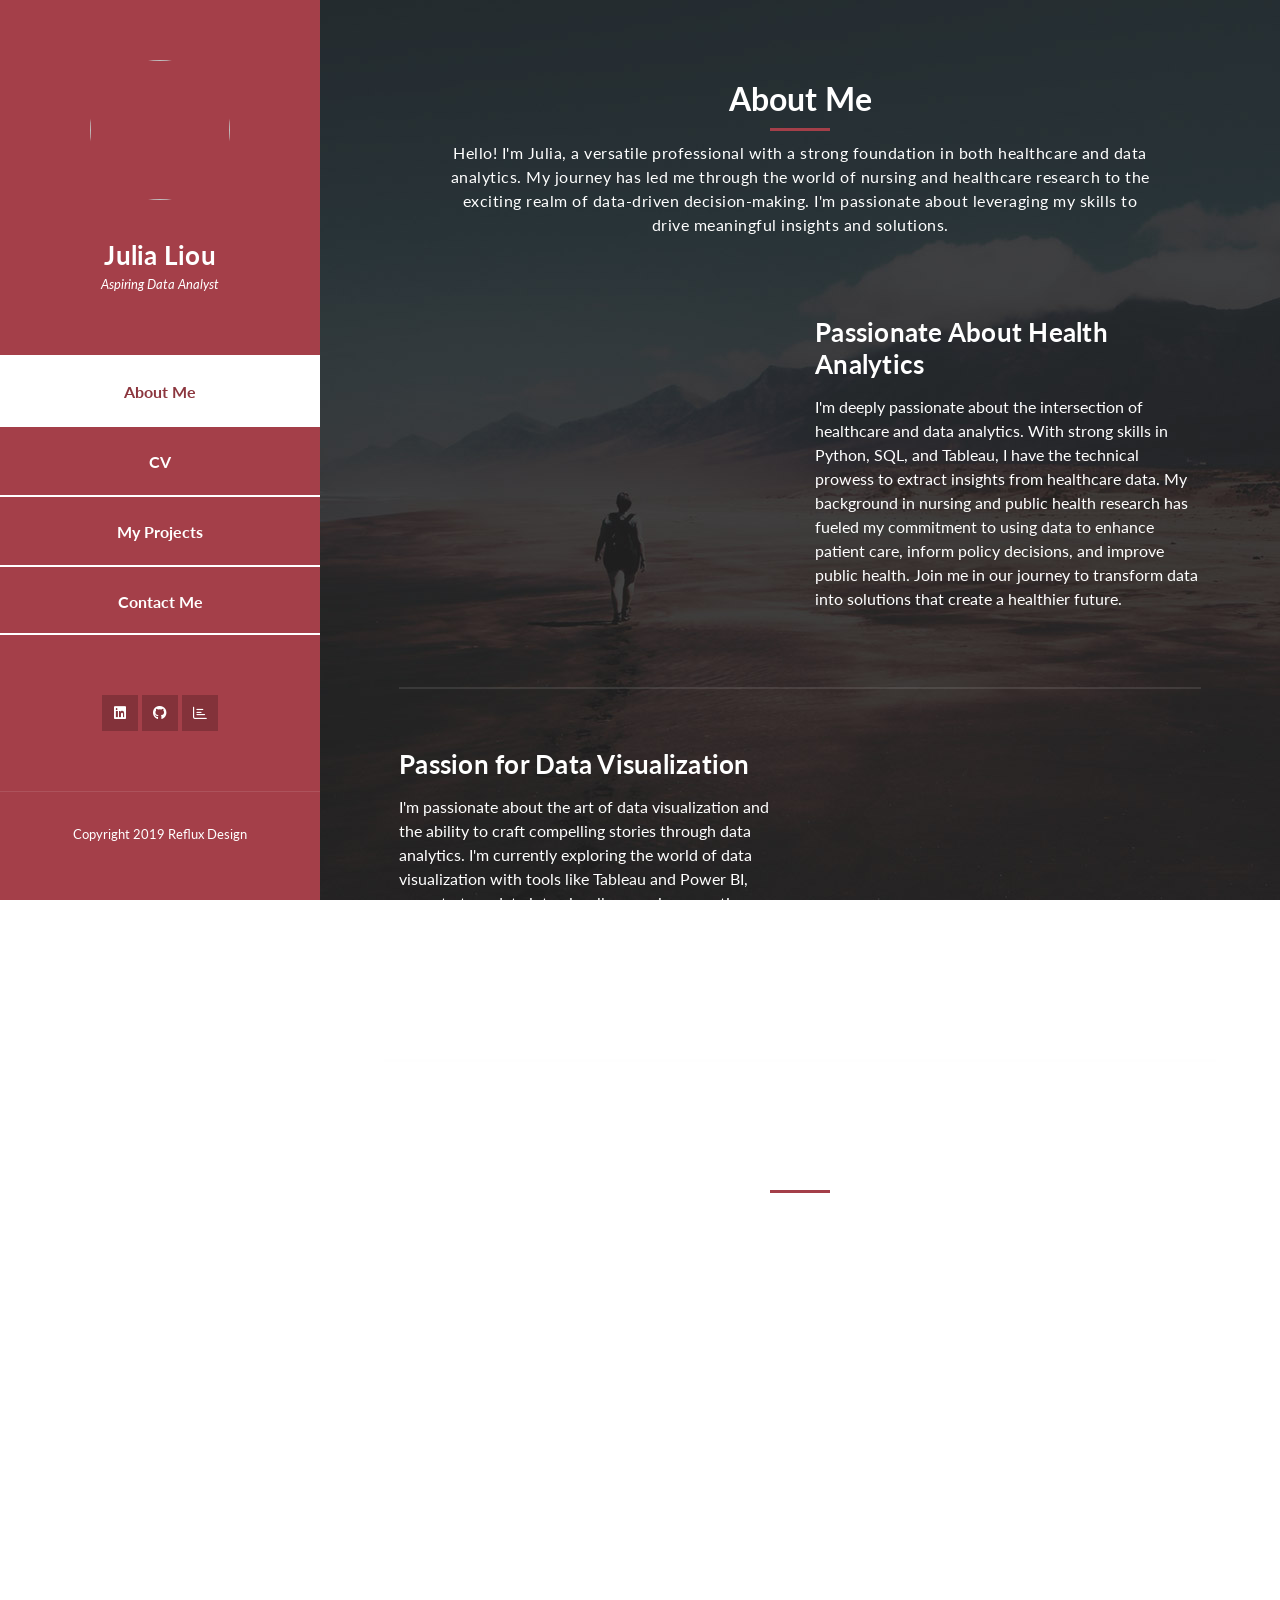
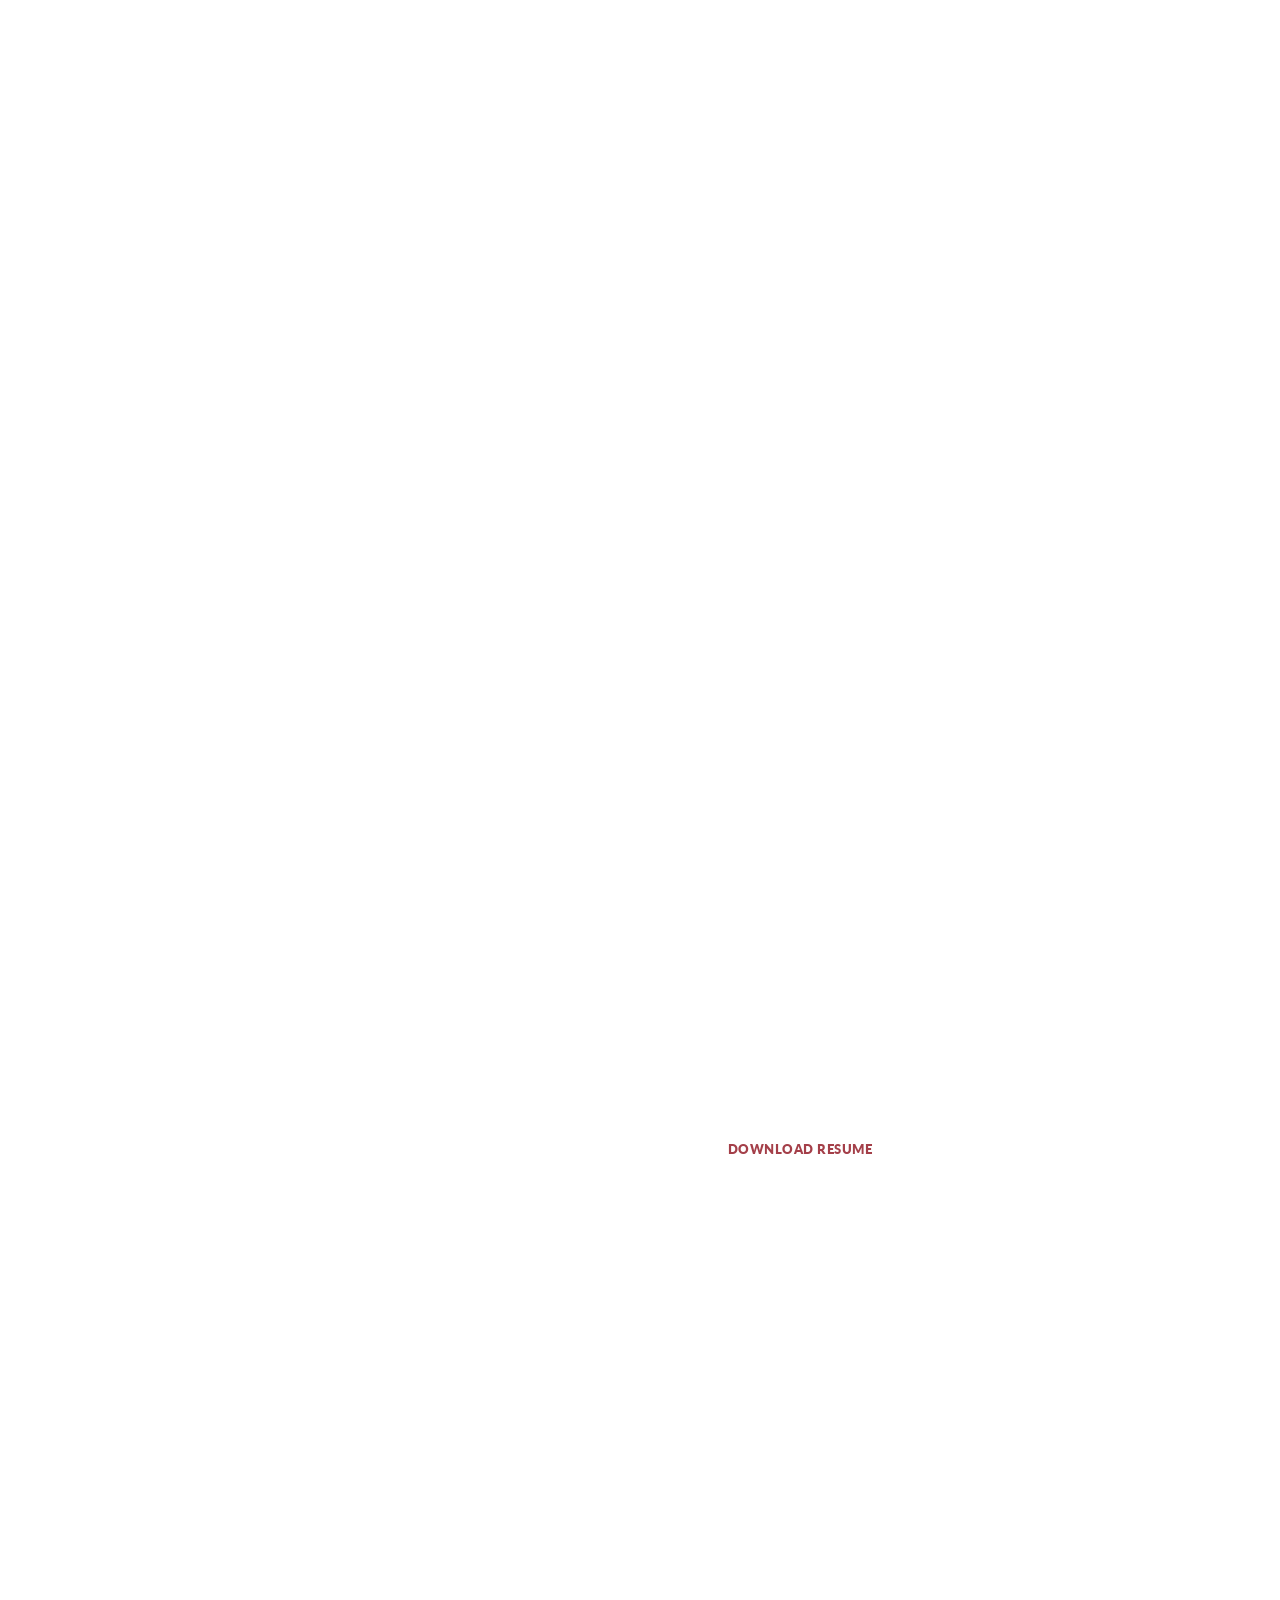
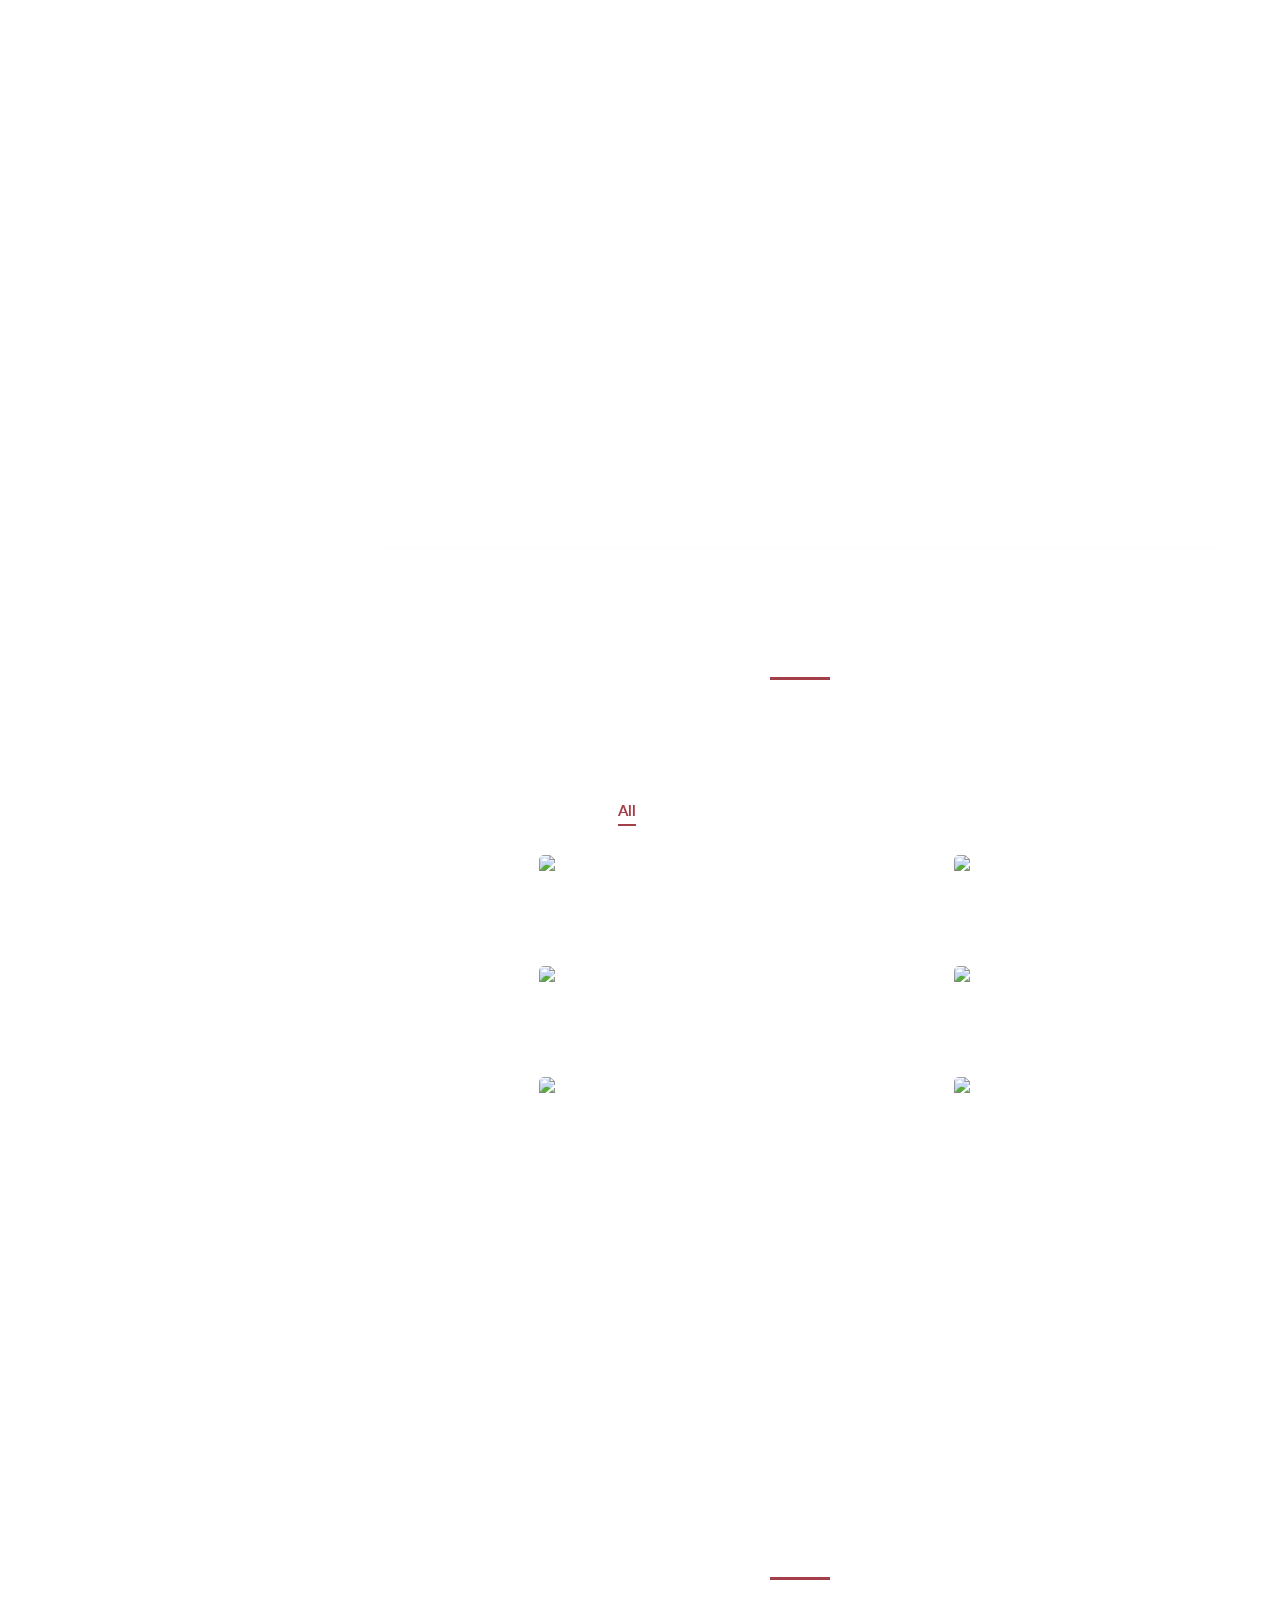
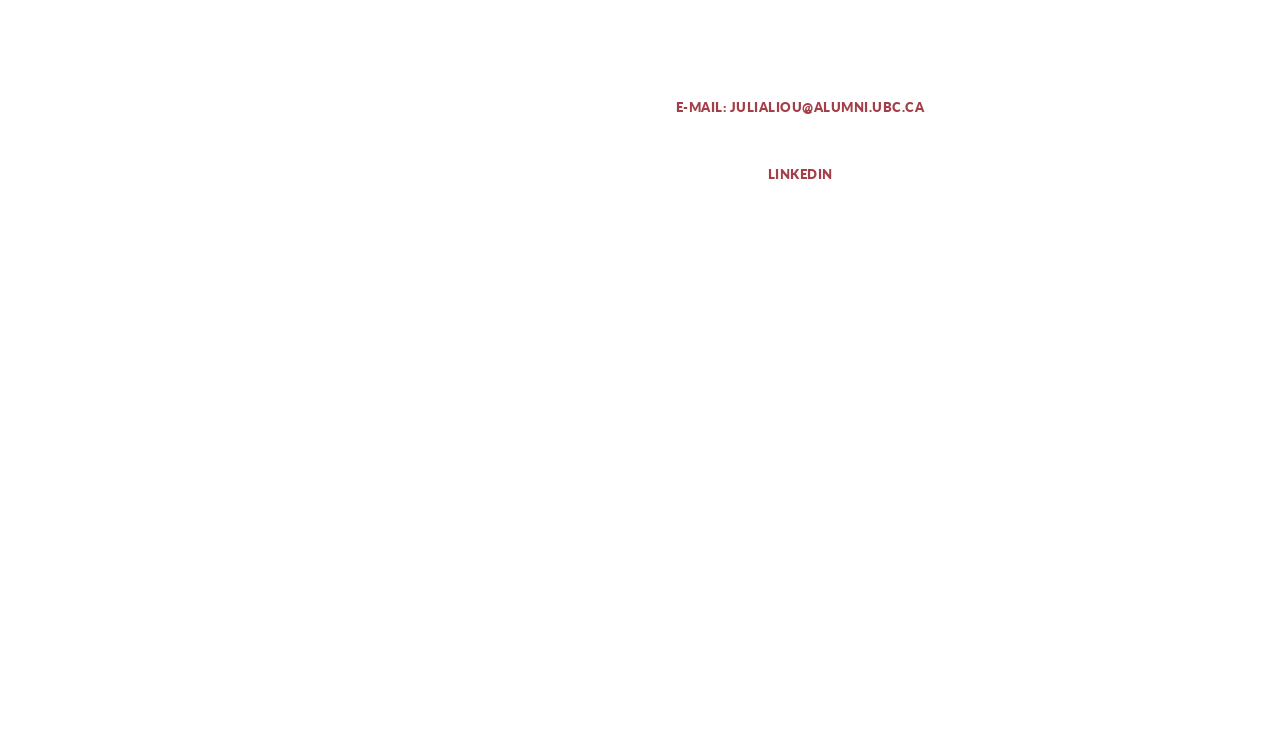
==== index.html @ 91b049cc "changes to index" ====
<!DOCTYPE html>
<html lang="en">
  <head>
    <meta charset="utf-8" />
    <meta
      name="viewport"
      content="width=device-width, initial-scale=1, shrink-to-fit=no"
    />
    <meta name="description" content="" />
    <meta name="author" content="" />
    <link
      href="https://fonts.googleapis.com/css?family=Lato:100,300,400,700,900"
      rel="stylesheet"
    />

    <title>Julia Liou's Portfolio</title>
<!--
Reflux Template
https://templatemo.com/tm-531-reflux
-->
    <!-- Bootstrap core CSS -->
    <link href="vendor/bootstrap/css/bootstrap.min.css" rel="stylesheet" />

    <!-- Additional CSS Files -->
    <link rel="stylesheet" href="assets/css/fontawesome.css" />
    <link rel="stylesheet" href="assets/css/templatemo-style.css" />
    <link rel="stylesheet" href="assets/css/owl.css" />
    <link rel="stylesheet" href="assets/css/lightbox.css" />
    <link rel="stylesheet" href="https://cdnjs.cloudflare.com/ajax/libs/font-awesome/6.4.2/css/all.min.css" />
  </head>

  <body>
    <div id="page-wraper">
      <!-- Sidebar Menu -->
      <div class="responsive-nav">
        <i class="fa fa-bars" id="menu-toggle"></i>
        <div id="menu" class="menu">
          <i class="fa fa-times" id="menu-close"></i>
          <div class="container">
            <div class="image">
              <a href="#"><img src="https://avatars.githubusercontent.com/u/121048381?v=4" alt="" /></a>
            </div>
            <div class="author-content">
              <h4>Julia Liou</h4>
              <span>Aspiring Data Analyst</span>
            </div>
            <nav class="main-nav" role="navigation">
              <ul class="main-menu">
                <li><a href="#section1">About Me</a></li>
                <li><a href="#section2">CV</a></li>
                <li><a href="#section3">My Projects</a></li>
                <li><a href="#section4">Contact Me</a></li>
              </ul>
            </nav>
            <div class="social-network">
              <ul class="soial-icons">
                <li>
                  <a href="https://www.linkedin.com/in/julia-liou/" title="LinkedIn Profile" target="_blank"><i class="fa-brands fa-linkedin"></i></a>
                </li>
                <li>
                  <a href="https://github.com/jnliou" title="GitHub" target="_blank"><i class="fab fa-github"></i></a>
                </li>
                <li>
                  <a href="https://public.tableau.com/app/profile/julia.liou6123/vizzes" title="Tableau" target="_blank"><i class="fa-regular fa-chart-bar"></i></a>
                </li>
              </ul>
            </div>
            <div class="copyright-text">
              <p>Copyright 2019 Reflux Design</p>
            </div>
          </div>
        </div>
      </div>

      <section class="section about-me" data-section="section1">
        <div class="container">
          <div class="section-heading">
            <h2>About Me</h2>
            <div class="line-dec"></div>
            <span
              >Hello! I'm Julia, a versatile professional with a strong foundation in both healthcare and data analytics. My journey has led me through the world of nursing and healthcare research to the exciting realm of data-driven decision-making. I'm passionate about leveraging my skills to drive meaningful insights and solutions.</span
            >
          </div>
          <div class="left-image-post">
            <div class="row">
              <div class="col-md-6">
                <div class="left-image">
                  <img src="https://i.imgur.com/QJJ3vU7.jpg" alt="" />
                </div>
              </div>
              <div class="col-md-6">
                <div class="right-text">
                  <h4>Passionate About Health Analytics</h4>
                  <p>
                    I'm deeply passionate about the intersection of healthcare and data analytics. With strong skills in Python, SQL, and Tableau, I have the technical prowess to extract insights from healthcare data. My background in nursing and public health research has fueled my commitment to using data to enhance patient care, inform policy decisions, and improve public health. Join me in our journey to transform data into solutions that create a healthier future.
                  </p>
                
                </div>
              </div>
            </div>
          </div>
          <div class="right-image-post">
            <div class="row">
              <div class="col-md-6">
                <div class="left-text">
                  <h4>Passion for Data Visualization</h4>
                  <p>
                    I'm passionate about the art of data visualization and the ability to craft compelling stories through data analytics. I'm currently exploring the world of data visualization with tools like Tableau and Power BI, eager to turn data into visually engaging narratives. Join me as I dive deeper into the world of data storytelling and bring insights to life.
                  </p>
                
                </div>
              </div>
              <div class="col-md-6">
                <div class="right-image">
                  <img src="https://i.imgur.com/ZSJoCTq.jpg" alt="" />
                </div>
              </div>
            </div>
          </div>
        </div>
      </section>

      <section class="section my-services" data-section="section2">
        <div class="container">
          <div class="section-heading">
            <h2>CV</h2>
            <div class="line-dec"></div>
            <span
              >
              <!DOCTYPE html>
              <html>
              <head>
                  <style>
                      /* Add your CSS styles here */
                  </style>
              </head>
              <body>
                  <section id="skills">
                      <h2>Skills</h2>
                      <ul>
                          <li><b>Languages:</b> Python, SQL, JavaScript, HTML, CSS, NoSQL, R</li>
                          <li><b>Applications:</b> Tableau, GitHub, MongoDB, SQLite, PostgreSQL, Flask, Command Line, Microsoft Power BI</li>
                          <li><b>Tools:</b> Excel, Databases, Pandas, Jupyter Notebook, Pandas, Seaborn, Scikit-learn, TensorFlow, VBA, Matplotlib</li>
                          <li><b>Soft Skills:</b> Communication, Collaboration, Attention-to-Detail, Problem-Solving, Time Management, Leadership</li><br>
                      </ul>
                  </section>
              
                  <section id="education">
                    <h2>Education</h2>
                    <ul>
                        <li>
                            <h5>University of Toronto, Toronto, ON</h5>
                            <strong>Certificate in Data Analytics Bootcamp</strong> (April 2023 - Oct 2023)
                            <ul>
                                <li>An intensive 24-week long bootcamp. Analytics with data from CSVs, API interactions, Web Scraping, and Google API using VBA, Python, SLQ, Javascript, R, and HTML/CSS.</li>
                                <li>SKILLS LEARNED:
                                    <ul>
                                        <li>Data Manipulation & Visualization: Pandas, Matplotlib, Leaflet.js, Tableau</li>
                                        <li>Machine Learning: Hadoop, tensorflow</li>
                                        <li>Database: SQL (PostgreSQL, SQLite), NoSQL (MongoDB)</li>
                                        <li>Other: GitHub, Google Collab, Flask, AWS, PySpark, command line</li>
                                        <li>Project Management Software: Trello, Miro, GitHub Projects</li> 
                                    </ul> 
                                </li> 
                            </ul>
                        </li><br>
                        
                           <br><li> <h5>University of British Columbia, Vancouver, BC</h5>
                            <strong>Bachelor of Science in Nursing</strong> (2018 - 2020)
                            <li><i>During my 20-month BSN program at the University of British Columbia (UBC), I undertook a rigorous curriculum that encompassed advanced nursing theory, clinical practice, and the latest healthcare technologies. Additionally, as the Communications Coordinator for the UBC Nursing Undergraduate Society, I served as a vital link between nursing students and faculty, demonstrating my leadership and communication skills. This role allowed me to facilitate effective collaboration, ensuring that student voices were heard and contributing to a more dynamic and engaging educational experience.</i></li>
                            <br><br>
                            <strong>Bachelor of Science in Biology & minor in Nutritional Sciences</strong> (2012 - 2016)
                            <li><i>During my time pursuing a BSc in Biology with a minor in Nutritional Sciences at the University of British Columbia (UBC), I immersed myself in diverse subjects, gaining in-depth knowledge in research methodologies, animal physiology, and nutritional science. As a Laboratory Volunteer and Directed Studies Student at the UBC Department of Zoology, I honed my research skills by conducting experiments, performing dissections, and maintaining precise records of data.</i></li>
                          </li> 
                    </ul>
                </section>
                
                  <section id="work-experience">
                    <br><h2>Work Experience</h2>
                      <ul>
                        <li>
                          <strong>North York General Hospital</strong>, Toronto, ON<br>
                          Registered Nurse (November 2022 - Present)<br>
                          <li>• Provided patient-centered care and collaborated with interdisciplinary teams.</li>
                         <li>• Conducted assessments and created care plans using Cerner - CST.</li> 
                      </li><br>
                      <br> <li>
                        <strong>BC Women’s Hospital </strong>, Vancouver, BC<br>
                        Registered Nurse (September 2020 - September 2022)<br>
                       <li> • Provide comprehensive assessments to Postpartum mothers and their newborns to ensure their health and safety are maintained.</li>
                        <li>• Plan, coordinate, and evaluate the care provided to Postpartum mothers at BCWH and their newborns in collaboration with the family, their health care provider, and the interdisciplinary team.</li>
                        <li>• Conducted assessments and created care plans using Cerner - CST.</li>
                    </li><br>
                    <br> <li>
                      <strong>BC Children's Hospital Research Institute - Vaccine Evaluation Center </strong>, Vancouver, BC<br>
                      Public Health Research Assistant (January 2015 - September 2019)<br>
                     <li>• Ability to follow detailed protocol and abide by research ethics when enrolling eligible participants onto research studies. </li>
                     <li>• Screened people to determine whether they are eligible for research studies based on their current health status.</li>  
                     <li>• Assisted with data collection and entry on study related materials.</li> 
                  </li>
                      </ul>
                  </section>
              </body>
              </html>

              <br><div class="white-button" data-aos="fade-up">
                <a href="https://github.com/jnliou/jnliou/blob/main/CV/Julia%20Liou%C2%A0%20-%20Resume%20-%20Data%20Analytics.pdf" target="_blank" class="btn btn--primary full-width" download="">Download Resume</a>
            </div>
              
              </span
            >
          </div>
          <div class="row">
            <div class="col-md-6">
              <div class="service-item">
                <div class="first-service-icon service-icon"></div>
                <h4>Javascript, HTML &amp; CSS</h4>
                <p>
                  I have the skills to utilize these front-end tools for the purpose of extracting data through web scraping and creating intricate custom dashboards for clear and concise data visualizations.
                </p>
              </div>
            </div>
            <div class="col-md-6">
              <div class="service-item">
                <div class="second-service-icon service-icon"></div>
                <h4>Python</h4>
                <p>
                  Proficient in the leading programming languages for data analytics, I am well-versed in libraries such as Pandas, Numpy, and Matplotlib, and machine learning concepts through TensorFlow and sklearn.
                </p>
              </div>
            </div>
            <div class="col-md-6">
              <div class="service-item">
                <div class="third-service-icon service-icon"></div>
                <h4>NoSQL, SQL, and SQLAlchemy</h4>
                <p>
                  Unlocking valuable insights from extensive datasets, I possess the expertise to navigate and harness information stored in structured, semi-structured, and raw data using SQL, NoSQL, and SQL Alchemy.
                </p>
              </div>
            </div>
            <div class="col-md-6">
              <div class="service-item">
                <div class="fourth-service-icon service-icon"></div>
                <h4>Data Visualizations</h4>
                <p>
                  Skilled in harnessing the power of industry-standard BI tools like Tableau and Power BI, I can seamlessly convert complex raw data into compelling visual narratives that drive informed decision-making.
                </p>
              </div>
            </div>
          </div>
        </div>
      </section>

      <section class="section my-work" data-section="section3">
        <div class="container">
          <div class="section-heading">
            <h2>My Projects</h2>
            <div class="line-dec"></div>
            <span
              >Explore my diverse portfolio showcasing projects ranging from Tableau visualizations to Machine Learning applications, demonstrating proficiency in JavaScript, Python, SQL, etc.</span
            >
          </div>
          <div class="row">
            <div class="isotope-wrapper">
              <form class="isotope-toolbar">
                <label
                  ><input
                    type="radio"
                    data-type="*"
                    checked=""
                    name="isotope-filter"
                  />
                  <span>all</span></label
                >
                <label
                  ><input
                    type="radio"
                    data-type="Data Visualizations"
                    name="isotope-filter"
                  />
                  <span>Data Visualizations</span></label
                >
                <label
                  ><input
                    type="radio"
                    data-type="Machine Learning"
                    name="isotope-filter"
                  />
                  <span>Machine Learning</span></label
                >
                <label
                  ><input
                    type="radio"
                    data-type="ETL"
                    name="isotope-filter"
                  />
                  <span>ETL</span></label
                >
              </form>
              <div class="isotope-box">
                <div class="isotope-item" data-type="Machine Learning">
                  <figure class="snip1321">
                    <img
                      src="https://i.imgur.com/6CK8r39.jpg"
                      alt="sq-sample26"
                    />
                    <figcaption>
                      <a
                        href="https://i.imgur.com/6CK8r39.jpg"
                        data-lightbox="image-1"
                        data-title="The primary aim of the project is to analyze cell image data of subjects that have malaria and subjects that do not have malaria and apply machine learning principles which will allow the machine to predict whether or not a subject has malaria. "
                        ><i class="fa fa-search"></i
                      ></a>
                      <h4>Malaria Cell Image Recognition</h4>
                      <a href ="https://github.com/jnliou/project4" target="_blank"> <span> Our project employed machine learning techniques using <b>Python libraries like CV2, TensorFlow, Matplotlib, with data management on S3.Bucket </b>.</span></figcaption></a>
                    </figcaption>
                  </figure>
                </div>

                <div class="isotope-item" data-type="Data Visualizations">
                  <figure class="snip1321">
                    <img
                      src="https://i.imgur.com/0i17O2v.png"
                      alt="sq-sample26"
                    />
                    <figcaption>
                      <a href="https://i.imgur.com/0i17O2v.png"
                        data-lightbox="image-1"
                        data-title="The primary aim of this project is to utilize data visualizations techniques on Tableau to make informed business decisions from the NYC Citibike Program datasets."
                        ><i class="fa fa-search"></i
                      ></a>
                      <h4>Tableau: Citi Bike Project</h4>
                      <a href ="https://github.com/jnliou/citibikenyc" target="_blank"> <span>This project delves into a comprehensive analysis of New York Citi Bike data spanning from July 2022 to July 2023, featuring a <b>Tableau </b>Dashboard that encompasses map insights, membership trends, rider types, and the top 15 bike stations.</span></figcaption></a>
                    </figcaption>
                  </figure>
                </div>

                <div class="isotope-item" data-type="ETL">
                  <figure class="snip1321">
                    <img
                      src="https://i.imgur.com/h56nj0Z.jpg"
                      alt="sq-sample26"
                    />
                    <figcaption>
                      <a
                        href="https://i.imgur.com/h56nj0Z.jpg"
                        data-lightbox="image-1"
                        data-title="Utilizing libraries in Python we were able to go through data cleaning, data visualizations, data analysis and statistical methods to investigate key factors such as medical personnel prevalence, immunization rates, GDP per capita, urbanization trends, and mortality rates worldwide. This analysis would assist in determining which countries may require more assistance or funding to improve their country's health and wellbeing."
                        ><i class="fa fa-search"></i
                      ></a>
                      <h4>Python, Matplotlib, Numpy, Scipy.Stats, API: Global Health Data</h4>
                      <a href ="https://github.com/jnliou/globalhealthdata" target="_blank"> <span>I utilized <b>Python, Jupyter Notebook, Matplotlib, Numpy, Scipy.Stats, GeoAplify API </b> for this comprehensive analysis of global health data. The project aims to identify regions needing assistance and exemplary health practices.</span></figcaption></a>
                    </figcaption>
                  </figure>
                </div>

                <div class="isotope-item" data-type="Data Visualization">
                  <figure class="snip1321">
                    <img
                      src="https://i.imgur.com/phDwArL.png"
                      alt="sq-sample26"
                    />
                    <figcaption>
                      <a
                        href="https://i.imgur.com/phDwArL.png"
                        data-lightbox="image-1"
                        data-title="The primary aim of the project is to analyze data and derive insights into the trends of crime rates in Portland, Oregon between 2019 and 2023. This analysis will be valuable for law enforcement to identify areas requiring enhanced patrolling and increased safety funding, as well as for the general public's awareness."
                        ><i class="fa fa-search"></i
                      ></a>
                      <h4> Python, SQL, FLASK, Javascript: Portland's Crime Analysis</h4>
<a href ="https://github.com/jnliou/crimeanalysis" target="_blank"> <span>This project analyzes Portland, Oregon's 2019-2023 crime rates using <b>Python, Flask, SQLite, HTML, CSS, JavaScript, D3.js </b>, and data from the Portland Police Bureau, benefiting law enforcement and public awareness.</span></figcaption></a>
                    </figcaption>
                  </figure>
                </div>

                <div class="isotope-item" data-type="ETL">
                  <figure class="snip1321">
                    <img
                      src="https://i.imgur.com/waWYb3T.jpg"
                      alt="sq-sample26"
                    />
                    <figcaption>
                      <a
                        href="https://i.imgur.com/waWYb3T.jpg"
                        data-lightbox="image-1"
                        data-title="This project is aimed to get a better understanding of the ETL pipeline. In this project we built an ETL pipeline utilizing Python, Pandas, and Python dictionary methods to extract and transform the data."
                        ><i class="fa fa-search"></i
                      ></a>
                      <h4>ETL & Database Creation for Crowdfunding</h4>
                      <a href ="https://github.com/jnliou/Crowdfunding_ETL" target="_blank"> <span> I employed a range of coding tools including <b>Python, Pandas, Numpy, PostGresSQL, QuickDBD, and pgAdmin4 </b>to extract, transform, and load data, as well as create an <b>ERD</b> and database schema. </span></figcaption></a>
                    </figcaption>
                  </figure>
                </div>

                <div class="isotope-item" data-type="Machine Learning">
                  <figure class="snip1321">
                    <img
                      src="https://i.imgur.com/3R555af.png"
                      alt="sq-sample26"
                    />
                    <figcaption>
                      <a
                        href="https://i.imgur.com/3R555af.png"
                        data-lightbox="image-1"
                        data-title="In this project, we are utilizing Python and applying unsupervised learning techniques to forecast the influence of 24-hour and 7-day price shifts on cryptocurrencies. To achieve this, we are conducting clustering using the K-means algorithm and further enhancing cluster performance through the utilization of Principal Component Analysis (PCA)."
                        ><i class="fa fa-search"></i
                      ></a>
                      <h4>Unveiling Crypto Clusters: Unsupervised Learning</h4>
                      <a href ="https://github.com/jnliou/CryptoClustering" target="_blank"> <span> In this project, I harnessed the power of Python, Jupyter Notebooks, and popular libraries such as <b>Pandas, NumPy, and scikit-learn </b> to perform data preparation, unsupervised learning, and visualization tasks in the realm of cryptocurrency clustering. </span></figcaption></a>
                    </figcaption>
                  </figure>
                </div>
              </div>
            </div>
          </div>
        </div>
      </section>

      <section class="section contact-me" data-section="section4">
        <div class="container">
          <div class="section-heading">
            <h2>Contact Me</h2>
            <div class="line-dec"></div>
            <span
              >Please do not hesitate to get in touch with me if you are interested in collaborating on projects, have inquiries, or wish to discuss potential job opportunities. I welcome the opportunity to connect and engage in meaningful discussions.</span
            ><br>

            <br><div class="white-button" data-aos="fade-up"><a href="mailto:julialiou@alumni.ubc.ca" target="_blank">E-mail: julialiou@alumni.ubc.ca </a></div><br>
          
          <div class="white-button" data-aos="fade-up"><a href="https://www.linkedin.com/in/julia-liou/" target="_blank">LinkedIn</a></div>
          </div>

    <!-- Scripts -->
    <!-- Bootstrap core JavaScript -->
    <script src="vendor/jquery/jquery.min.js"></script>
    <script src="vendor/bootstrap/js/bootstrap.bundle.min.js"></script>

    <script src="assets/js/isotope.min.js"></script>
    <script src="assets/js/owl-carousel.js"></script>
    <script src="assets/js/lightbox.js"></script>
    <script src="assets/js/custom.js"></script>
    <script>
      //according to loftblog tut
      $(".main-menu li:first").addClass("active");

      var showSection = function showSection(section, isAnimate) {
        var direction = section.replace(/#/, ""),
          reqSection = $(".section").filter(
            '[data-section="' + direction + '"]'
          ),
          reqSectionPos = reqSection.offset().top - 0;

        if (isAnimate) {
          $("body, html").animate(
            {
              scrollTop: reqSectionPos
            },
            800
          );
        } else {
          $("body, html").scrollTop(reqSectionPos);
        }
      };

      var checkSection = function checkSection() {
        $(".section").each(function() {
          var $this = $(this),
            topEdge = $this.offset().top - 80,
            bottomEdge = topEdge + $this.height(),
            wScroll = $(window).scrollTop();
          if (topEdge < wScroll && bottomEdge > wScroll) {
            var currentId = $this.data("section"),
              reqLink = $("a").filter("[href*=\\#" + currentId + "]");
            reqLink
              .closest("li")
              .addClass("active")
              .siblings()
              .removeClass("active");
          }
        });
      };

      $(".main-menu").on("click", "a", function(e) {
        e.preventDefault();
        showSection($(this).attr("href"), true);
      });

      $(window).scroll(function() {
        checkSection();
      });
    </script>
  </body>
</html>
---- assets/css/templatemo-style.css ----
/*

Reflux Template

https://templatemo.com/tm-531-reflux

*/

@import url(fontawesome.css);
@import url("https://fonts.googleapis.com/css?family=Lato:100,300,400,700,900");
body {
    font-family: 'Lato', sans-serif;
}

#page-wraper {
    background: url(../images/page-bg.jpg) no-repeat center center fixed;
    -webkit-background-size: cover;
    -moz-background-size: cover;
    -o-background-size: cover;
    background-size: cover;
    width: 100%;
}


/* Basic */

body {
    overflow-x: hidden;
}

input,
select,
textarea {
    outline: none;
}

a,
a:hover {
    text-decoration: none;
}

p {
    font-size: 16px;
    line-height: 24px;
    color: #fff;
}

h4 {
    font-size: 26px;
    font-weight: 700;
    color: #fff;
    letter-spacing: 0.25px;
}

img {
    width: 100%;
    overflow: hidden;
}

ul {
    padding: 0;
    margin: 0;
    list-style: none;
}

ul li {
    display: inline-block;
}

html {
    -webkit-box-sizing: border-box;
    -moz-box-sizing: border-box;
    box-sizing: border-box;
}

*,
*:before,
*:after {
    -webkit-box-sizing: inherit;
    -moz-box-sizing: inherit;
    box-sizing: inherit;
}

.clearfix {
    zoom: 1;
}

.clearfix:before,
.clearfix:after {
    content: "";
    display: table;
}

.clearfix:after {
    clear: both;
}

.container {
    margin: 0 auto;
}

.main-nav {
    text-align: center;
}

.main-nav li:last-child a {
    border-bottom: 2px solid #fff;
}

.main-nav li {
    display: block;
}

.main-nav li a {
    height: 70px;
    line-height: 70px;
    display: inline-block;
    font-size: 16px;
    font-weight: 700;
    color: #fff;
    width: 100%;
    transition: all 0.5s;
    border-top: 2px solid #fff;
}

.main-nav li:hover a,
.main-nav li.active a {
    background: #fff;
    color: #8c363e;
}

/* Sidebar Menu */

.menu .image {
    margin-top: 60px;
}

.menu .image img {
    width: 140px;
    height: 140px;
    border-radius: 50%;
    text-align: center;
}

.menu .author-content {
    margin: 40px 0px 60px 0px;
}

.menu .author-content h4 {
    margin-bottom: 0px;
}

.menu .author-content span {
    font-size: 13px;
    font-style: italic;
    color: #fff;
}

.menu .social-network {
    margin-top: 60px;
}

.menu .social-network ul li {
    margin: 0 3px;
}

.menu .social-network ul li a {
    width: 40px;
    height: 40px;
    display: inline-block;
    text-align: center;
    line-height: 40px;
    background-color: rgba(0, 0, 0, 0.2);
    color: #fff;
    font-size: 14px;
    transition: all 0.5s;
}

.menu .social-network ul li a:hover {
    background-color: #fff;
    color: #a43f49;
}

.menu .copyright-text {
    position: relative;
    margin-top: 60px;
}

.menu .copyright-text p {
    border-top: 1px solid rgba(250, 250, 250, 0.1);
    display: inline-block;
    width: 100%;
    padding-left: 30px;
    padding-right: 30px;
    padding-top: 30px;
    font-size: 13px;
}

.menu:before,
.menu:after {
    content: "";
    display: table;
}

.menu:after {
    clear: both;
}

.menu a {
    text-decoration: none;
    color: inherit;
}

.menu {
    text-align: center;
}

.menu::-webkit-scrollbar {
    display: none;
}

.menu {
    left: 10%;
  -webkit-transition: -webkit-transform 233ms cubic-bezier(0, 0, 0.21, 1);
  -webkit-overflow-scrolling: touch;
  background-color: #a43f49;
  box-sizing: border-box;
  height: 100vh;  
  max-height: 100vh !important;
  max-width: 80vw !important;
  min-width: 45px !important;
  outline: none;
  overflow-x: hidden !important;
  overflow-y: auto !important;
  padding: 0;
  position: fixed !important;
  top: calc(0px);  
  width: 20%;
  will-change: transform;
  z-index: 9999 !important;
}

.menu-toggle {
  color: #fff;
  cursor: pointer;
  font-size: 25px;
  position: fixed;
  right: 25px;
  top: 25px;
}

#menu-toggle {
    z-index: 999;
    cursor: pointer;
    position: fixed;
    top: 0;
    left: 0;
    color: #a43f49;
    background-color: #fff;
    width: 60px;
    height: 60px;
    text-align: center;
    display: inline-block;
    line-height: 60px;
}

.menu-close {
  cursor: pointer;
}

#menu-close {
    cursor: pointer;
    text-align: right;
    color: #a43f49;
    background-color: #fff;
    width: 100%;
    height: 60px;
    text-align: center;
    display: inline-block;
    line-height: 60px;
}


/* Section */

.section {
    color: #fff;
    width: 55%;
    right: 10%;
    left: 35%;
    position: relative;
    min-height: 100vh;
    padding-bottom: 80px;
    border-bottom: 3px solid rgba(250, 250, 250, 0.25);
}

.section-heading {
    text-align: center;
    padding: 80px 45px;
}

.section-heading h2 {
    font-size: 32px;
    font-weight: 700;
    color: #fff;
}

.section-heading .line-dec {
    width: 60px;
    height: 3px;
    background-color: #a43f49;
    margin: 10px auto;
}

.section-heading span {
    margin-top: 5px;
    font-size: 16px;
    color: #fff;
    letter-spacing: 0.5px;
}


/* Buttons */

.white-button a {
    display: inline-block;
    padding: 12px 20px;
    background-color: #fff;
    color: #a43f49;
    font-size: 13px;
    font-weight: 800;
    letter-spacing: 0.5px;
    text-transform: uppercase;
    transition: all 0.5s;
}

.white-button a:hover {
    background-color: #a43f49;
    color: #fff;
}

button {
    display: inline-block;
    padding: 10px 20px;
    background-color: #fff;
    color: #a43f49;
    font-size: 12px;
    font-weight: 800;
    letter-spacing: 0.5px;
    text-transform: uppercase;
    transition: all 0.5s;
    border: none;
    outline: none;
    cursor: pointer;
}

button:hover {
    outline: none;
    background-color: #a43f49;
    color: #fff;
}


/* Left & Right Post */

.right-image-post {
    margin-top: 60px;
    padding-top: 60px;
    border-top: 2px solid rgba(250, 250, 250, 0.1);
}

.left-image img,
.right-image img {
    border-radius: 5px;
}

.right-image-post h4,
.left-image-post h4 {
    margin-top: 30px;
}

.right-image-post p,
.left-image-post p {
    margin-top: 20px;
}

.right-image-post .white-button,
.left-image-post .white-button {
    margin-top: 30px;
}


/* Services */

.my-services .col-md-6 {
    padding-left: 5px;
    padding-right: 5px;
}

.service-item {
    margin-bottom: 10px;
    padding: 50px;
    background-color: rgba(250, 250, 250, 0.1);
    transition: all 0.5s;
}

.service-item h4 {
    transition: all 0.5s;
}

.service-item p {
    transition: all 0.5s;
}

.service-item:hover {
    background-color: rgba(250, 250, 250, 1);
}

.service-item:hover h4 {
    color: #1e1e1e;
}

.service-item:hover p {
    color: #4a4a4a;
}

.service-item .service-icon {
    width: 70px;
    height: 70px;
    display: inline-block;
    margin-bottom: 30px;
    background-size: cover;
    background-repeat: no-repeat;
    transition: all 0.5s;
}

.service-item .first-service-icon {
    background-image: url(../images/first-white-icon.png);
}

.service-item:hover .first-service-icon {
    background-image: url(../images/first-main-icon.png);
}

.service-item .second-service-icon {
    background-image: url(../images/second-white-icon.png);
}

.service-item:hover .second-service-icon {
    background-image: url(../images/second-main-icon.png);
}

.service-item .third-service-icon {
    background-image: url(../images/third-white-icon.png);
}

.service-item:hover .third-service-icon {
    background-image: url(../images/third-main-icon.png);
}

.service-item .fourth-service-icon {
    background-image: url(../images/fourth-white-icon.png);
}

.service-item:hover .fourth-service-icon {
    background-image: url(../images/fourth-main-icon.png);
}


/* My Work */

section.my-work .section-heading {
    text-align: center;
    padding: 80px 45px 50px 45px;
}

.isotope-wrapper {
    position: relative;
    width: 100%;
    margin: auto;
}

.isotope-toolbar input[type="radio"] {
    display: none;
}

.isotope-toolbar span {
    text-transform: capitalize;
    display: inline-block;
    margin-right: 15px;
    padding-bottom: 3px;
    font-size: 15px;
    font-weight: 700;
    border-bottom: 2px solid transparent;
    transform: ease-in-out 0.5s;
    cursor: pointer;
}

.isotope-toolbar input[type="radio"]:checked + span {
    color: #a43f49;
    border-bottom: 2px solid #a43f49;
}

.isotope-box {
    position: relative;
    width: 100%;
}

.isotope-toolbar {
    text-align: center;
    margin: 10px;
}

.isotope-toolbar p {
    border-top: 1px solid #fff;
    padding-top: 15px;
}

.isotope-toolbar a {
    color: #fff;
}

.isotope-item {
    position: relative;
    width: 48%;
    margin: 1%;
    border-bottom: 2px solid rgba(250,250,250,0.1);
    padding-bottom: 30px;
    margin-bottom: 30px;
}

.isotope-item img {
    top: 0;
    left: 0;
    width: 100%;
    height: 100%;
    border-radius: 5px;
}

.lazyload {
    background: #f7f7f7;
}

.lazyloading {
    background: #f7f7f7 url(//afarkas.github.io/lazysizes/assets/imgs/loader.gif) no-repeat center;
    min-height: 60px;
}

figure.snip1321 {
  overflow: hidden;
  text-align: center;
  -webkit-perspective: 50em;
  perspective: 50em;
}
figure.snip1321 * {
  -webkit-box-sizing: padding-box;
  box-sizing: padding-box;
  -webkit-transition: all 0.2s ease-out;
  transition: all 0.2s ease-out;
}
figure.snip1321 figcaption {
  top: 50%;
  left: 20px;
  right: 20px;
  position: absolute;
  opacity: 0;
  z-index: 1;
}
figure.snip1321 h4 {
    margin-top: 15px;
  margin-bottom: 5px;
  color: #232323;
}
figure.snip1321 span {
    font-size: 14px;
    font-style: italic;
    display: block;
    color: #7a7a7a;
}
figure.snip1321 i {
  position: relative!important;
  font-size: 18px;
  background-color: #a43f49;
  width: 40px;
  height: 40px;
  display: inline-block;
  text-align: center;
  line-height: 40px;
  border-radius: 5px;
  color: #fff;
}
figure.snip1321:after {
  background-color: #ffffff;
  position: absolute;
  content: "";
  display: block;
  top: 20px;
  left: 20px;
  right: 20px;
  bottom: 20px;
  -webkit-transition: all 0.4s ease-in-out;
  transition: all 0.4s ease-in-out;
  -webkit-transform: rotateX(-90deg);
  transform: rotateX(-90deg);
  -webkit-transform-origin: 50% 50%;
  -ms-transform-origin: 50% 50%;
  transform-origin: 50% 50%;
  opacity: 0;
}
figure.snip1321 a {
  left: 0;
  right: 0;
  top: 0;
  bottom: 0;
  z-index: 1;
}
figure.snip1321:hover figcaption,
figure.snip1321.hover figcaption {
  -webkit-transform: translateY(-50%);
  transform: translateY(-50%);
  opacity: 1;
  -webkit-transition-delay: 0.2s;
  transition-delay: 0.2s;
}
figure.snip1321:hover:after,
figure.snip1321.hover:after {
  -webkit-transform: rotateX(0);
  transform: rotateX(0);
  opacity: 0.9;
}


/* Contact Me */

section.contact-me {
    border-bottom: none;
}

#contact input {
    background-color: rgba(250,250,250,0.1);
    border: 1px solid rgba(250,250,250,1);
    border-radius: 0px;
    margin-bottom: 30px;
    color: #fff;
    font-size: 14px;
    height: 40px;
    line-height: 40px;
    width: 100%;
    padding-left: 15px;
}

#contact input:focus {
    outline: none;
    box-shadow: none;
}

#contact textarea {
    background-color: rgba(250,250,250,0.1);
    border: 1px solid rgba(250,250,250,1);
    border-radius: 0px;
    margin-bottom: 30px;
    color: #fff;
    font-size: 14px;
    height: 180px;
    max-height: 220px;
    line-height: 40px;
    width: 100%;
    padding-left: 15px;
}

#contact textarea:focus {
    outline: none;
    box-shadow: none;
}

#contact {
    text-align: center;
}

@media screen and (max-width: 1680px) {
    .menu {
        left: 5%;
    }

    .section {
        color: #fff;
        width: 65%;
        right: 5%;
        left: 30%;
    }
}

@media screen and (max-width: 1680px) and (min-width: 846px) { 
    .menu .social-network ul li a {
        width: 36px;
        height: 36px;
        line-height: 36px;
    }

    .menu .social-network ul li {
        margin: 0;
    }

    .menu .image {
        margin-top: 60px;
    }
}

@media screen and (max-width: 1280px) {
    .menu {
        left: 0%;
    }

    .right-image-post h4,
    .left-image-post h4 {
        margin-top: 0px;
    }

    .right-image-post p,
    .left-image-post p {
        margin-top: 15px;
    }

    .right-image-post .white-button,
    .left-image-post .white-button {
        margin-top: 25px;
    }

}

.menu .container {
    padding-left: 0;
    padding-right: 0;
}

@media screen and (max-width: 1280px) and (min-width: 846px) {
    .menu {
        width: 25%;
    }
}

#menu-toggle,
#menu-close {
    display: none;
}  

@media screen and (max-width: 845px) {        
    #menu-toggle,
    #menu-close {
        display: inline-block;
    }    

    .menu {        
        width: 320px;
        -webkit-transform: translateX(-100%) !important;
        transform: translateX(-100%) !important;
        transition: -webkit-transform 233ms cubic-bezier(0, 0, 0.21, 1);
        transition: transform 233ms cubic-bezier(0, 0, 0.21, 1);
        transition: transform 233ms cubic-bezier(0, 0, 0.21, 1), -webkit-transform 233ms cubic-bezier(0, 0, 0.21, 1);
    }

    .menu .image {
        margin-top: 40px;        
    }

    .menu .image img {
        width: 120px;
        height: 120px;
    }

    .menu .author-content {
        margin: 20px 0px 40px 0px;
    }

    .menu .container {
        padding-left: 15px;
        padding-right: 15px;
    }

    .menu.open {
        display: inline-block;
        -webkit-transform: translateX(0) !important;
                transform: translateX(0) !important;
    }

    .responsive-nav {
        display: inline-block;
    }
    .section {
        width: 94%;
        right: 3%;
        left: 3%;
    }
    .isotope-item {
        width: 94%;
        margin: 3%;
    }
    .left-image-post img {
        margin-bottom: 30px;
    }
    .right-image-post img {
        margin-top: 30px;
    }
    .isotope-item {
        border-bottom: none;
        text-align: center;
    }
    .isotope-toolbar {
        margin-bottom: 20px;
    }
}
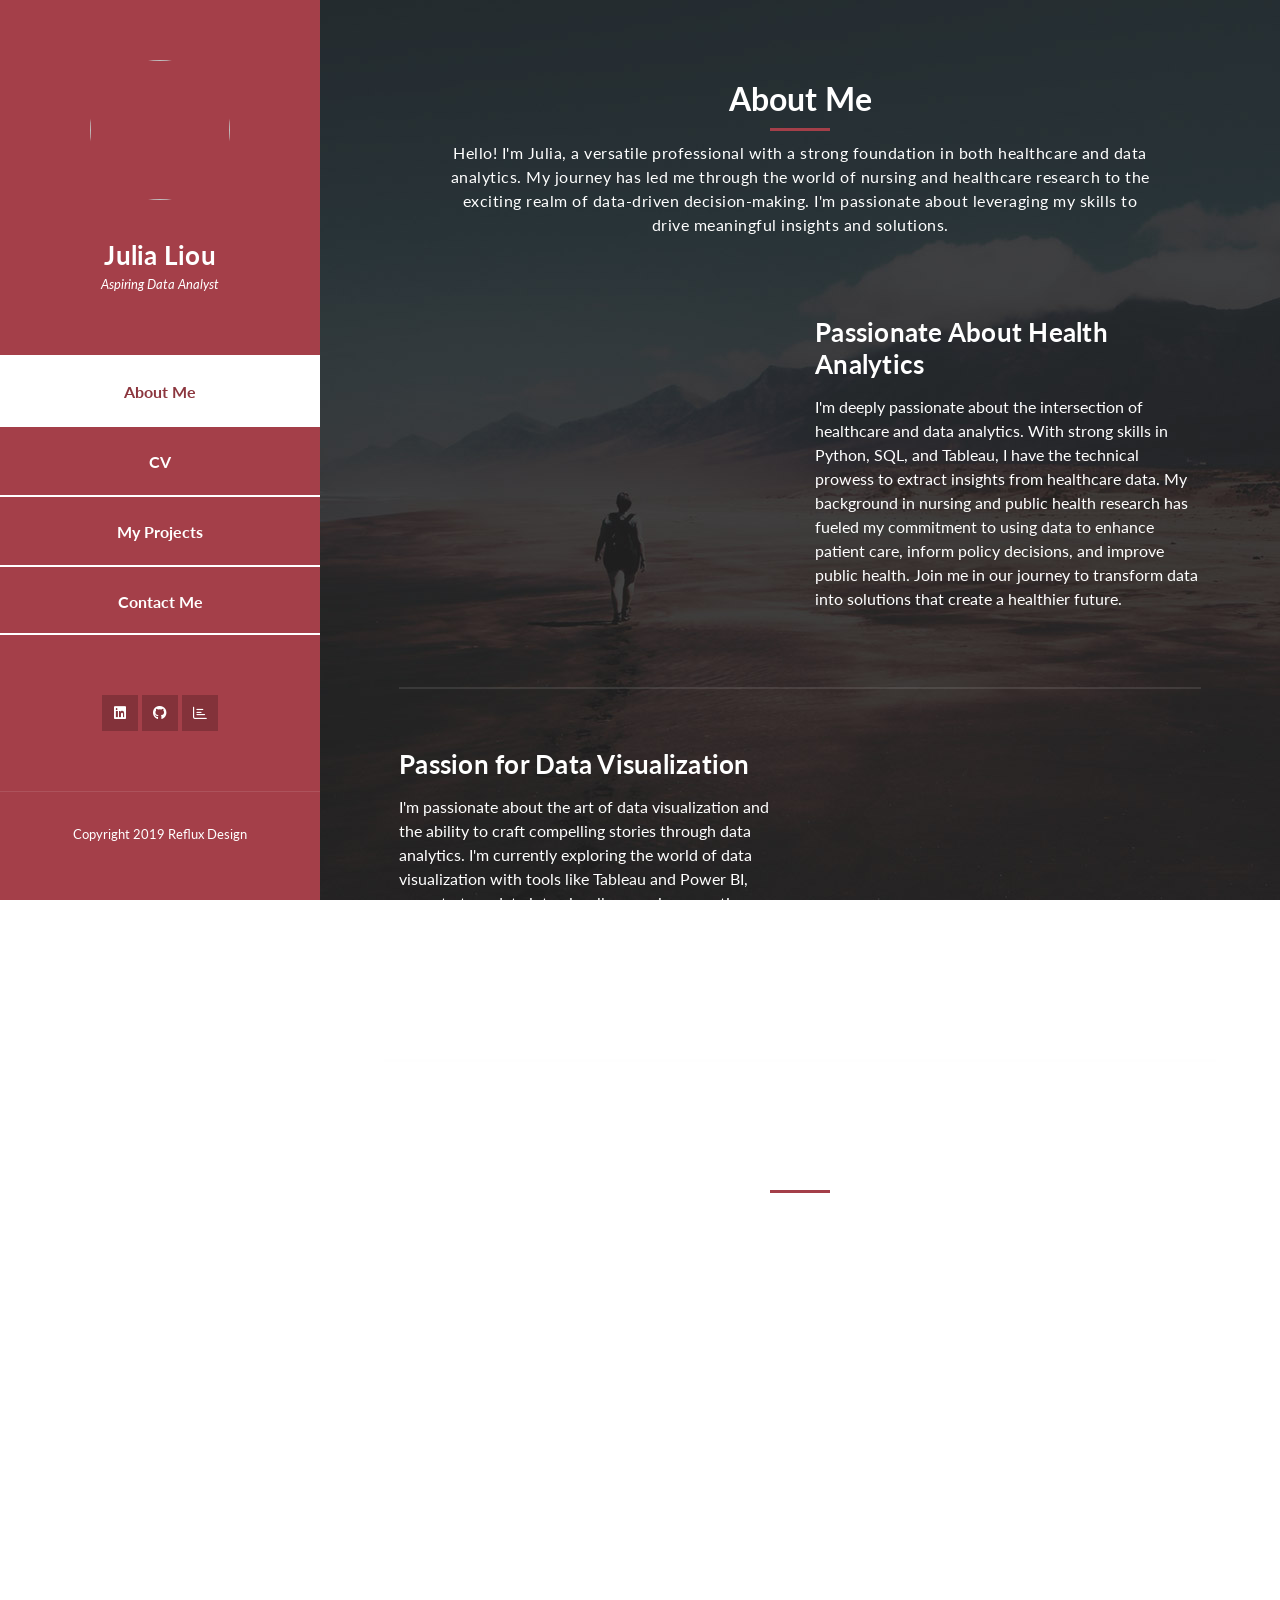
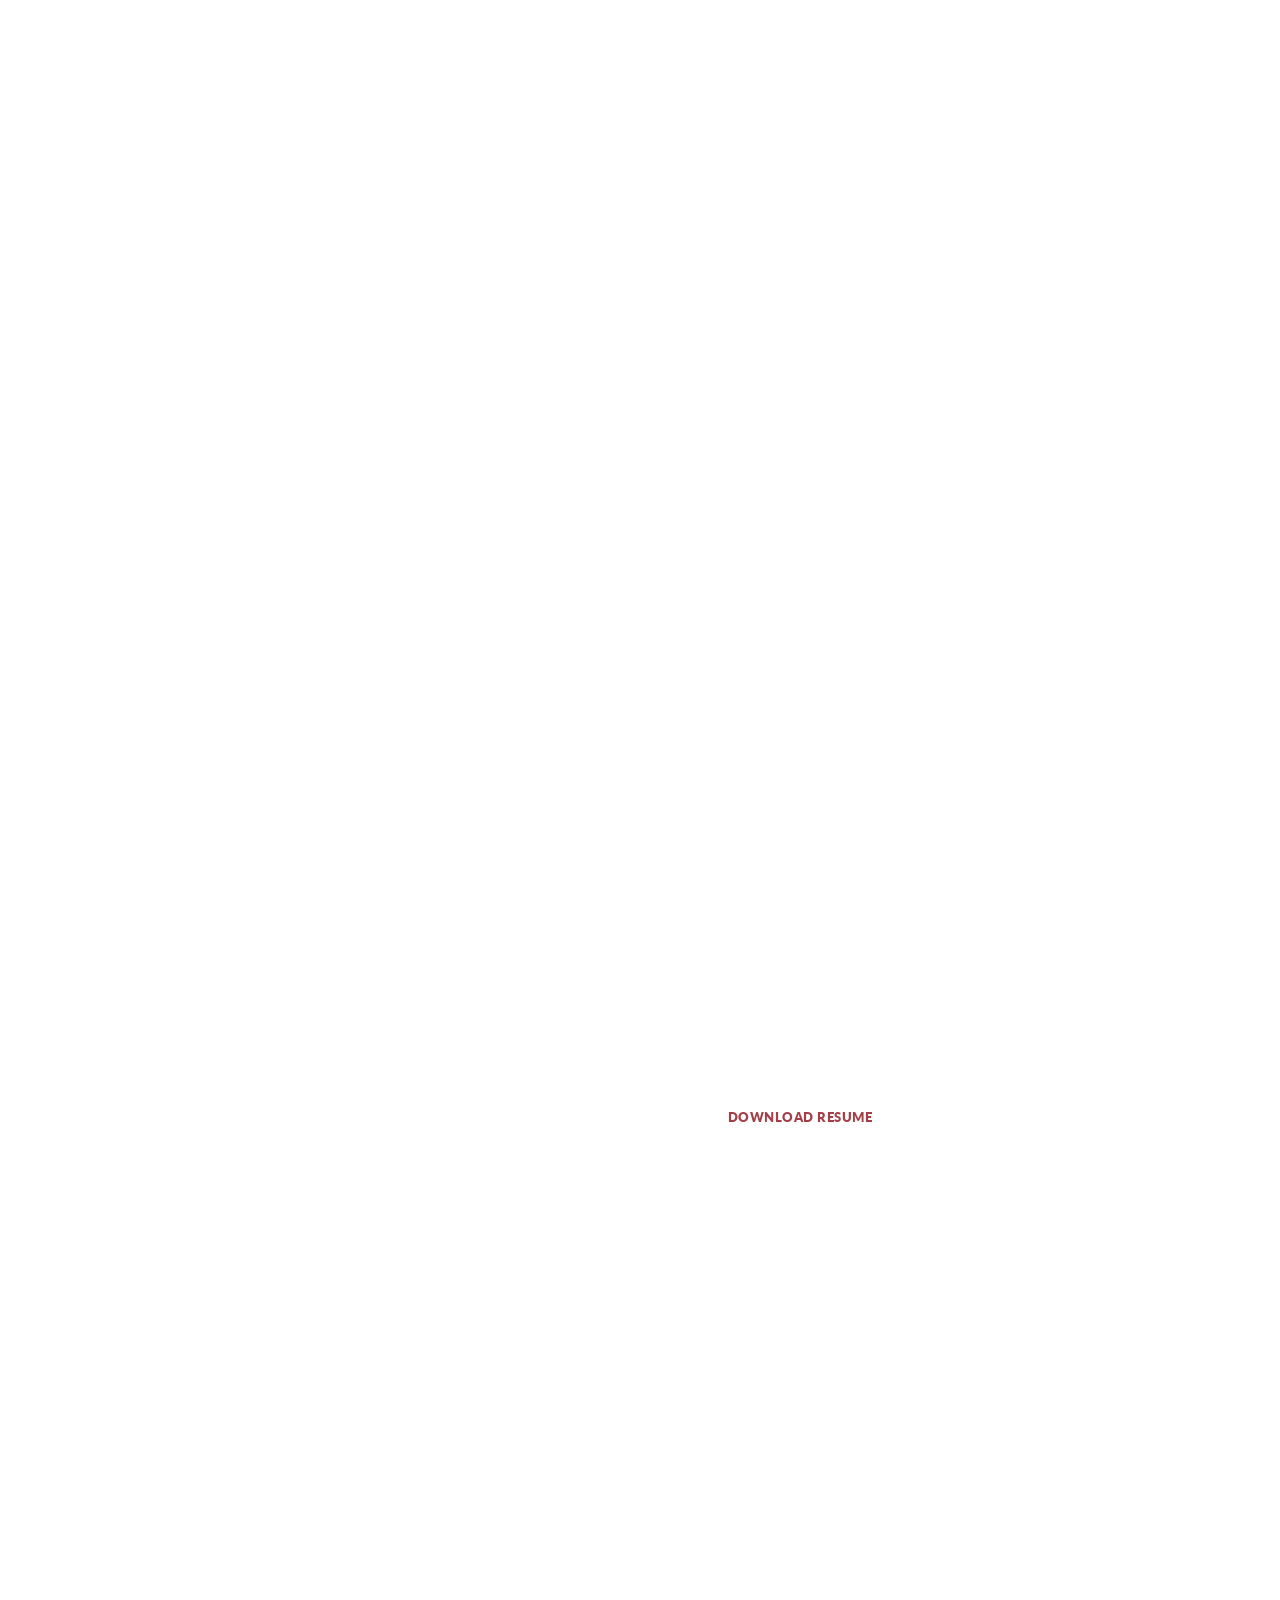
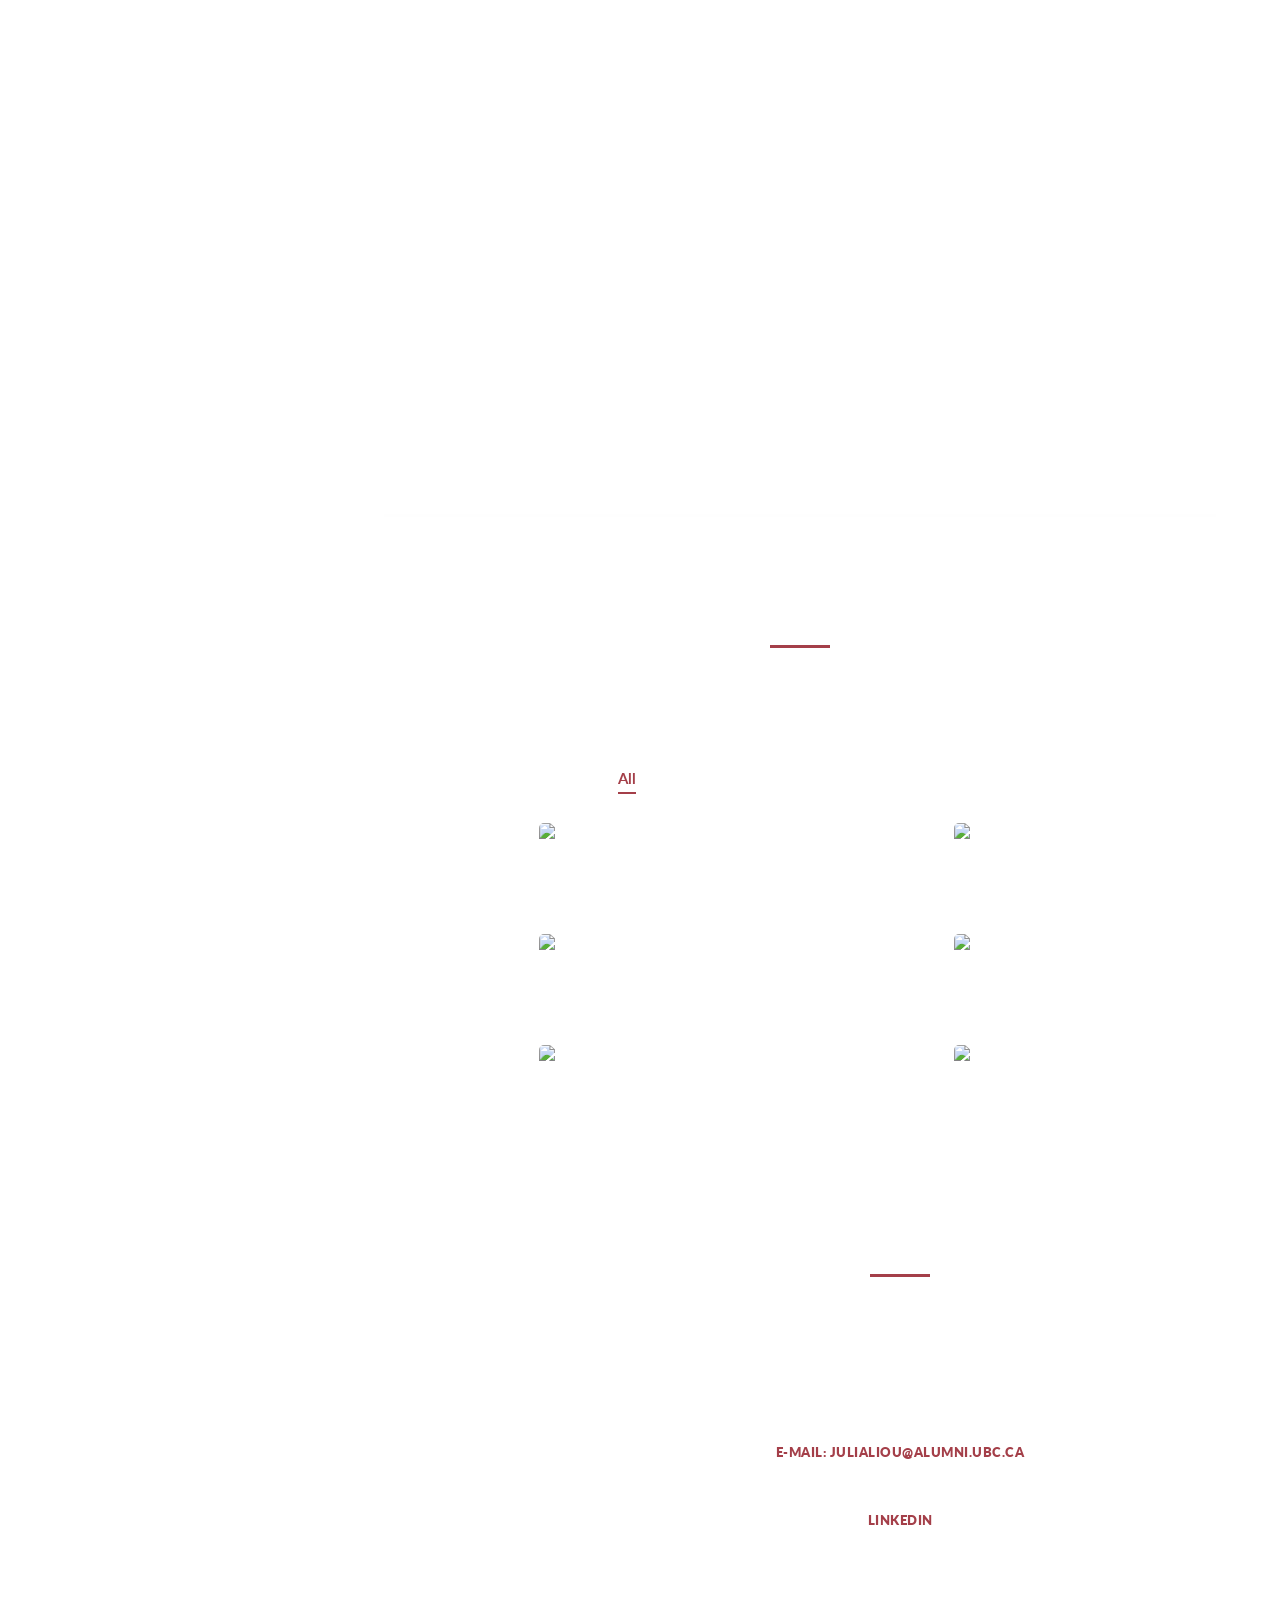
==== commit c762aa27: "update glitch" ====
--- a/index.html
+++ b/index.html
@@ -53,7 +53,7 @@
               </ul>
             </nav>
             <div class="social-network">
-              <ul class="soial-icons">
+              <ul class="social-icons">
                 <li>
                   <a href="https://www.linkedin.com/in/julia-liou/" title="LinkedIn Profile" target="_blank"><i class="fa-brands fa-linkedin"></i></a>
                 </li>
@@ -141,65 +141,80 @@
                           <li><b>Languages:</b> Python, SQL, JavaScript, HTML, CSS, NoSQL, R</li>
                           <li><b>Applications:</b> Tableau, GitHub, MongoDB, SQLite, PostgreSQL, Flask, Command Line, Microsoft Power BI</li>
                           <li><b>Tools:</b> Excel, Databases, Pandas, Jupyter Notebook, Pandas, Seaborn, Scikit-learn, TensorFlow, VBA, Matplotlib</li>
+                          <li><b>Project Management</b> Trello, Miro, Asana, GitHub Projects</li> 
                           <li><b>Soft Skills:</b> Communication, Collaboration, Attention-to-Detail, Problem-Solving, Time Management, Leadership</li><br>
                       </ul>
                   </section>
-              
                   <section id="education">
                     <h2>Education</h2>
-                    <ul>
-                        <li>
-                            <h5>University of Toronto, Toronto, ON</h5>
-                            <strong>Certificate in Data Analytics Bootcamp</strong> (April 2023 - Oct 2023)
-                            <ul>
-                                <li>An intensive 24-week long bootcamp. Analytics with data from CSVs, API interactions, Web Scraping, and Google API using VBA, Python, SLQ, Javascript, R, and HTML/CSS.</li>
-                                <li>SKILLS LEARNED:
-                                    <ul>
-                                        <li>Data Manipulation & Visualization: Pandas, Matplotlib, Leaflet.js, Tableau</li>
-                                        <li>Machine Learning: Hadoop, tensorflow</li>
-                                        <li>Database: SQL (PostgreSQL, SQLite), NoSQL (MongoDB)</li>
-                                        <li>Other: GitHub, Google Collab, Flask, AWS, PySpark, command line</li>
-                                        <li>Project Management Software: Trello, Miro, GitHub Projects</li> 
-                                    </ul> 
-                                </li> 
-                            </ul>
-                        </li><br>
-                        
-                           <br><li> <h5>University of British Columbia, Vancouver, BC</h5>
-                            <strong>Bachelor of Science in Nursing</strong> (2018 - 2020)
-                            <li><i>During my 20-month BSN program at the University of British Columbia (UBC), I undertook a rigorous curriculum that encompassed advanced nursing theory, clinical practice, and the latest healthcare technologies. Additionally, as the Communications Coordinator for the UBC Nursing Undergraduate Society, I served as a vital link between nursing students and faculty, demonstrating my leadership and communication skills. This role allowed me to facilitate effective collaboration, ensuring that student voices were heard and contributing to a more dynamic and engaging educational experience.</i></li>
-                            <br><br>
-                            <strong>Bachelor of Science in Biology & minor in Nutritional Sciences</strong> (2012 - 2016)
-                            <li><i>During my time pursuing a BSc in Biology with a minor in Nutritional Sciences at the University of British Columbia (UBC), I immersed myself in diverse subjects, gaining in-depth knowledge in research methodologies, animal physiology, and nutritional science. As a Laboratory Volunteer and Directed Studies Student at the UBC Department of Zoology, I honed my research skills by conducting experiments, performing dissections, and maintaining precise records of data.</i></li>
-                          </li> 
-                    </ul>
-                </section>
-                
+                    <div class="timeline">
+                      <div class="event">
+                        <div class="event-content">
+                          <h5>University of Toronto, Toronto, ON</h5>
+                          <strong>Certificate in Data Analytics Bootcamp</strong> (April 2023 - Oct 2023)
+                          <p>An intensive 24-week long bootcamp. Analytics with data from CSVs, API interactions, Web Scraping, and Google API using VBA, Python, SLQ, Javascript, R, and HTML/CSS.</p>
+                          <p class="skills-learned">Skills Learned:</p>
+                          <ul>
+                            <li>Data Manipulation & Visualization: Pandas, Matplotlib, Leaflet.js, Tableau</li>
+                            <li>Machine Learning: Hadoop, TensorFlow</li>
+                            <li>Database: SQL (PostgreSQL, SQLite), NoSQL (MongoDB)</li>
+                            <li>Other: GitHub, Google Colab, Flask, AWS, PySpark, Command Line</li>
+                          </ul>
+                        </div>
+                      </div>
+                  
+                      <div class="event">
+                        <div class="event-content">
+                          <h5>University of British Columbia, Vancouver, BC</h5>
+                          <strong>Bachelor of Science in Nursing</strong> (2018 - 2020)
+                          <p>During my 20-month BSN program at UBC, I undertook a rigorous curriculum that encompassed advanced nursing theory, clinical practice, and the latest healthcare technologies. Additionally, as the Communications Coordinator for the UBC Nursing Undergraduate Society, I served as a vital link between nursing students and faculty, demonstrating my leadership and communication skills. This role allowed me to facilitate effective collaboration, ensuring that student voices were heard and contributing to a more dynamic and engaging educational experience.</p>
+                          <strong>Bachelor of Science in Biology & minor in Nutritional Sciences</strong> (2012 - 2016)
+                          <p>During my time pursuing a BSc in Biology with a minor in Nutritional Sciences at the University of British Columbia (UBC), I immersed myself in diverse subjects, gaining in-depth knowledge in research methodologies, animal physiology, and nutritional science. As a Laboratory Volunteer and Directed Studies Student at the UBC Department of Zoology, I honed my research skills by conducting experiments, performing dissections, and maintaining precise records of data.</p>
+                        </div>
+                      </div>
+                    </div>
+                  </section>
+                  
                   <section id="work-experience">
-                    <br><h2>Work Experience</h2>
-                      <ul>
-                        <li>
-                          <strong>North York General Hospital</strong>, Toronto, ON<br>
-                          Registered Nurse (November 2022 - Present)<br>
-                          <li>• Provided patient-centered care and collaborated with interdisciplinary teams.</li>
-                         <li>• Conducted assessments and created care plans using Cerner - CST.</li> 
-                      </li><br>
-                      <br> <li>
-                        <strong>BC Women’s Hospital </strong>, Vancouver, BC<br>
-                        Registered Nurse (September 2020 - September 2022)<br>
-                       <li> • Provide comprehensive assessments to Postpartum mothers and their newborns to ensure their health and safety are maintained.</li>
-                        <li>• Plan, coordinate, and evaluate the care provided to Postpartum mothers at BCWH and their newborns in collaboration with the family, their health care provider, and the interdisciplinary team.</li>
-                        <li>• Conducted assessments and created care plans using Cerner - CST.</li>
-                    </li><br>
-                    <br> <li>
-                      <strong>BC Children's Hospital Research Institute - Vaccine Evaluation Center </strong>, Vancouver, BC<br>
-                      Public Health Research Assistant (January 2015 - September 2019)<br>
-                     <li>• Ability to follow detailed protocol and abide by research ethics when enrolling eligible participants onto research studies. </li>
-                     <li>• Screened people to determine whether they are eligible for research studies based on their current health status.</li>  
-                     <li>• Assisted with data collection and entry on study related materials.</li> 
-                  </li>
-                      </ul>
+                    <h2>Work Experience</h2>
+                    <div class="timeline">
+                      <div class="event">
+                        <div class="event-content">
+                          <strong>North York General Hospital</strong>, Toronto, ON
+                          <p>Registered Nurse (November 2022 - Present)</p>
+                          <ul>
+                            <li>Provided patient-centered care and collaborated with interdisciplinary teams.</li>
+                            <li>Conducted assessments and created care plans using Cerner - CST.</li>
+                          </ul>
+                        </div>
+                      </div>
+                  
+                      <div class="event">
+                        <div class="event-content">
+                          <strong>BC Women’s Hospital</strong>, Vancouver, BC
+                          <p>Registered Nurse (September 2020 - September 2022)</p>
+                          <ul>
+                            <li>Provided comprehensive assessments to Postpartum mothers and their newborns.</li>
+                            <li>Planned, coordinated, and evaluated the care provided to Postpartum mothers and newborns in collaboration with the family, their health care provider, and the interdisciplinary team.</li>
+                            <li>Conducted assessments and created care plans using Cerner - CST.</li>
+                          </ul>
+                        </div>
+                      </div>
+                  
+                      <div class="event">
+                        <div class="event-content">
+                          <strong>BC Children's Hospital Research Institute - Vaccine Evaluation Center</strong>, Vancouver, BC
+                          <p>Public Health Research Assistant (January 2015 - September 2019)</p>
+                          <ul>
+                            <li>Ability to follow detailed protocol and abide by research ethics when enrolling eligible participants onto research studies.</li>
+                            <li>Screened people to determine whether they are eligible for research studies based on their current health status.</li>
+                            <li>Assisted with data collection and entry on study-related materials.</li>
+                          </ul>
+                        </div>
+                      </div>
+                    </div>
                   </section>
+                  
               </body>
               </html>
 
@@ -263,158 +278,105 @@
           <div class="row">
             <div class="isotope-wrapper">
               <form class="isotope-toolbar">
-                <label
-                  ><input
-                    type="radio"
-                    data-type="*"
-                    checked=""
-                    name="isotope-filter"
-                  />
-                  <span>all</span></label
-                >
-                <label
-                  ><input
-                    type="radio"
-                    data-type="Data Visualizations"
-                    name="isotope-filter"
-                  />
-                  <span>Data Visualizations</span></label
-                >
-                <label
-                  ><input
-                    type="radio"
-                    data-type="Machine Learning"
-                    name="isotope-filter"
-                  />
-                  <span>Machine Learning</span></label
-                >
-                <label
-                  ><input
-                    type="radio"
-                    data-type="ETL"
-                    name="isotope-filter"
-                  />
-                  <span>ETL</span></label
-                >
+                <label>
+                  <input type="radio" data-type="*" checked="" name="isotope-filter" />
+                  <span>all</span>
+                </label>
+                <label>
+                  <input type="radio" data-type="Data Visualizations" name="isotope-filter" />
+                  <span>Data Visualizations</span>
+                </label>
+                <label>
+                  <input type="radio" data-type="Machine Learning" name="isotope-filter" />
+                  <span>Machine Learning</span>
+                </label>
+                <label>
+                  <input type="radio" data-type="ETL" name="isotope-filter" />
+                  <span>ETL</span>
+                </label>
               </form>
               <div class="isotope-box">
                 <div class="isotope-item" data-type="Machine Learning">
                   <figure class="snip1321">
-                    <img
-                      src="https://i.imgur.com/6CK8r39.jpg"
-                      alt="sq-sample26"
-                    />
-                    <figcaption>
-                      <a
-                        href="https://i.imgur.com/6CK8r39.jpg"
-                        data-lightbox="image-1"
-                        data-title="The primary aim of the project is to analyze cell image data of subjects that have malaria and subjects that do not have malaria and apply machine learning principles which will allow the machine to predict whether or not a subject has malaria. "
-                        ><i class="fa fa-search"></i
-                      ></a>
-                      <h4>Malaria Cell Image Recognition</h4>
-                      <a href ="https://github.com/jnliou/project4" target="_blank"> <span> Our project employed machine learning techniques using <b>Python libraries like CV2, TensorFlow, Matplotlib, with data management on S3.Bucket </b>.</span></figcaption></a>
-                    </figcaption>
-                  </figure>
-                </div>
-
+                    <img src="https://i.imgur.com/6CK8r39.jpg" alt="sq-sample26" />
+                    <figcaption>
+                      <h5 style="color:#CB2906;">Malaria Cell Image Recognition</h5>
+                      <a href="https://github.com/jnliou/project4" target="_blank">
+                        <span> Our project employed machine learning techniques using <b>Python libraries like CV2, TensorFlow, Matplotlib, with data management on S3.Bucket</b>.</span>
+                        <a href="https://github.com/jnliou/project4" target="_blank" style="color:#91240C;" title="Github Link"><i class="fab fa-github"></i></a>
+                      </a>
+                    </figcaption>
+                  </figure>
+                </div>
+          
                 <div class="isotope-item" data-type="Data Visualizations">
                   <figure class="snip1321">
-                    <img
-                      src="https://i.imgur.com/0i17O2v.png"
-                      alt="sq-sample26"
-                    />
-                    <figcaption>
-                      <a href="https://i.imgur.com/0i17O2v.png"
-                        data-lightbox="image-1"
-                        data-title="The primary aim of this project is to utilize data visualizations techniques on Tableau to make informed business decisions from the NYC Citibike Program datasets."
-                        ><i class="fa fa-search"></i
-                      ></a>
-                      <h4>Tableau: Citi Bike Project</h4>
-                      <a href ="https://github.com/jnliou/citibikenyc" target="_blank"> <span>This project delves into a comprehensive analysis of New York Citi Bike data spanning from July 2022 to July 2023, featuring a <b>Tableau </b>Dashboard that encompasses map insights, membership trends, rider types, and the top 15 bike stations.</span></figcaption></a>
-                    </figcaption>
-                  </figure>
-                </div>
-
+                    <img src="https://i.imgur.com/0i17O2v.png" alt="sq-sample26" />
+                    <figcaption>
+                      <h5 style="color:#CB2906;">Tableau: Citi Bike Project</h5>
+                      <a href="https://github.com/jnliou/citibikenyc" target="_blank">
+                        <span>This project delves into a comprehensive analysis of New York Citi Bike data spanning from July 2022 to July 2023, featuring a <b>Tableau</b> Dashboard that encompasses map insights, membership trends, rider types, and the top 15 bike stations.</span>
+                        <a href="https://github.com/jnliou/citibikenyc" target="_blank" title="Github Link"><i class="fab fa-github"></i></a>
+                      </a>
+                    </figcaption>
+                  </figure>
+                </div>
+          
                 <div class="isotope-item" data-type="ETL">
                   <figure class="snip1321">
-                    <img
-                      src="https://i.imgur.com/h56nj0Z.jpg"
-                      alt="sq-sample26"
-                    />
-                    <figcaption>
-                      <a
-                        href="https://i.imgur.com/h56nj0Z.jpg"
-                        data-lightbox="image-1"
-                        data-title="Utilizing libraries in Python we were able to go through data cleaning, data visualizations, data analysis and statistical methods to investigate key factors such as medical personnel prevalence, immunization rates, GDP per capita, urbanization trends, and mortality rates worldwide. This analysis would assist in determining which countries may require more assistance or funding to improve their country's health and wellbeing."
-                        ><i class="fa fa-search"></i
-                      ></a>
-                      <h4>Python, Matplotlib, Numpy, Scipy.Stats, API: Global Health Data</h4>
-                      <a href ="https://github.com/jnliou/globalhealthdata" target="_blank"> <span>I utilized <b>Python, Jupyter Notebook, Matplotlib, Numpy, Scipy.Stats, GeoAplify API </b> for this comprehensive analysis of global health data. The project aims to identify regions needing assistance and exemplary health practices.</span></figcaption></a>
-                    </figcaption>
-                  </figure>
-                </div>
-
+                    <img src="https://i.imgur.com/h56nj0Z.jpg" alt="sq-sample26" />
+                    <figcaption>
+                      <h5 style="color:#CB2906;">Python, Matplotlib, Numpy, Scipy.Stats, API: Global Health Data</h5>
+                      <a href="https://github.com/jnliou/globalhealthdata" target="_blank">
+                        <span>I utilized <b>Python, Jupyter Notebook, Matplotlib, Numpy, Scipy.Stats, GeoAplify API</b> for this comprehensive analysis of global health data. The project aims to identify regions needing assistance and exemplary health practices.</span>
+                        <a href="https://github.com/jnliou/globalhealthdata" target="_blank" title="Github Link"><i class="fab fa-github"></i></a>
+                      </a>
+                    </figcaption>
+                  </figure>
+                </div>
+          
                 <div class="isotope-item" data-type="Data Visualization">
                   <figure class="snip1321">
-                    <img
-                      src="https://i.imgur.com/phDwArL.png"
-                      alt="sq-sample26"
-                    />
-                    <figcaption>
-                      <a
-                        href="https://i.imgur.com/phDwArL.png"
-                        data-lightbox="image-1"
-                        data-title="The primary aim of the project is to analyze data and derive insights into the trends of crime rates in Portland, Oregon between 2019 and 2023. This analysis will be valuable for law enforcement to identify areas requiring enhanced patrolling and increased safety funding, as well as for the general public's awareness."
-                        ><i class="fa fa-search"></i
-                      ></a>
-                      <h4> Python, SQL, FLASK, Javascript: Portland's Crime Analysis</h4>
-<a href ="https://github.com/jnliou/crimeanalysis" target="_blank"> <span>This project analyzes Portland, Oregon's 2019-2023 crime rates using <b>Python, Flask, SQLite, HTML, CSS, JavaScript, D3.js </b>, and data from the Portland Police Bureau, benefiting law enforcement and public awareness.</span></figcaption></a>
-                    </figcaption>
-                  </figure>
-                </div>
-
+                    <img src="https://i.imgur.com/phDwArL.png" alt="sq-sample26" />
+                    <figcaption>
+                      <h5 style="color:#CB2906;"> Python, FLASK, Javascript: Portland's Crime Analysis</h5>
+                      <a href="https://github.com/jnliou/crimeanalysis" target="_blank">
+                        <span>This project analyzes Portland, Oregon's 2019-2023 crime rates using <b>Python, Flask, SQLite, HTML, CSS, JavaScript, D3.js</b>, and data from the Portland Police Bureau, benefiting law enforcement and public awareness.</span>
+                        <a href="https://github.com/jnliou/crimeanalysis" target="_blank" title="Github Link"><i class="fab fa-github"></i></a>
+                      </a>
+                    </figcaption>
+                  </figure>
+                </div>
+          
                 <div class="isotope-item" data-type="ETL">
                   <figure class="snip1321">
-                    <img
-                      src="https://i.imgur.com/waWYb3T.jpg"
-                      alt="sq-sample26"
-                    />
-                    <figcaption>
-                      <a
-                        href="https://i.imgur.com/waWYb3T.jpg"
-                        data-lightbox="image-1"
-                        data-title="This project is aimed to get a better understanding of the ETL pipeline. In this project we built an ETL pipeline utilizing Python, Pandas, and Python dictionary methods to extract and transform the data."
-                        ><i class="fa fa-search"></i
-                      ></a>
-                      <h4>ETL & Database Creation for Crowdfunding</h4>
-                      <a href ="https://github.com/jnliou/Crowdfunding_ETL" target="_blank"> <span> I employed a range of coding tools including <b>Python, Pandas, Numpy, PostGresSQL, QuickDBD, and pgAdmin4 </b>to extract, transform, and load data, as well as create an <b>ERD</b> and database schema. </span></figcaption></a>
-                    </figcaption>
-                  </figure>
-                </div>
-
+                    <img src="https://i.imgur.com/waWYb3T.jpg" alt="sq-sample26" />
+                    <figcaption>
+                      <h5 style="color:#CB2906;">ETL & Database Creation for Crowdfunding</h5>
+                      <a href="https://github.com/jnliou/Crowdfunding_ETL" target="_blank">
+                        <span> I employed a range of coding tools including <b>Python, Pandas, Numpy, PostGresSQL, QuickDBD, and pgAdmin4</b> to extract, transform, and load data, as well as create an <b>ERD</b> and database schema.</span>
+                        <a href="https://github.com/jnliou/Crowdfunding_ETL" target="_blank" title="Github Link"><i class="fab fa-github"></i></a>
+                      </a>
+                    </figcaption>
+                  </figure>
+                </div>
+          
                 <div class="isotope-item" data-type="Machine Learning">
                   <figure class="snip1321">
-                    <img
-                      src="https://i.imgur.com/3R555af.png"
-                      alt="sq-sample26"
-                    />
-                    <figcaption>
-                      <a
-                        href="https://i.imgur.com/3R555af.png"
-                        data-lightbox="image-1"
-                        data-title="In this project, we are utilizing Python and applying unsupervised learning techniques to forecast the influence of 24-hour and 7-day price shifts on cryptocurrencies. To achieve this, we are conducting clustering using the K-means algorithm and further enhancing cluster performance through the utilization of Principal Component Analysis (PCA)."
-                        ><i class="fa fa-search"></i
-                      ></a>
-                      <h4>Unveiling Crypto Clusters: Unsupervised Learning</h4>
-                      <a href ="https://github.com/jnliou/CryptoClustering" target="_blank"> <span> In this project, I harnessed the power of Python, Jupyter Notebooks, and popular libraries such as <b>Pandas, NumPy, and scikit-learn </b> to perform data preparation, unsupervised learning, and visualization tasks in the realm of cryptocurrency clustering. </span></figcaption></a>
-                    </figcaption>
-                  </figure>
-                </div>
-              </div>
-            </div>
-          </div>
-        </div>
-      </section>
+                    <img src="https://i.imgur.com/3R555af.png" alt="sq-sample26" />
+                    <figcaption>
+                      <h5 style="color:#CB2906;">Crypto Clusters: Unsupervised Learning</h5>
+                      <a href="https://github.com/jnliou/CryptoClustering" target="_blank">
+                        <span> In this project, I harnessed the power of Python, Jupyter Notebooks, and popular libraries such as <b>Pandas, NumPy, and scikit-learn</b> to perform data preparation, unsupervised learning, and visualization tasks in the realm of cryptocurrency clustering.</span>
+                        <a href="https://github.com/jnliou/CryptoClustering" target="_blank" title="Github Link"><i class="fab fa-github"></i></a>
+                      </a>
+                    </figcaption>
+                  </figure>
+                </div>
+              </div>
+            </div>
+          </div>
+          
 
       <section class="section contact-me" data-section="section4">
         <div class="container">
@@ -490,4 +452,4 @@
       });
     </script>
   </body>
-</html>
+</html>
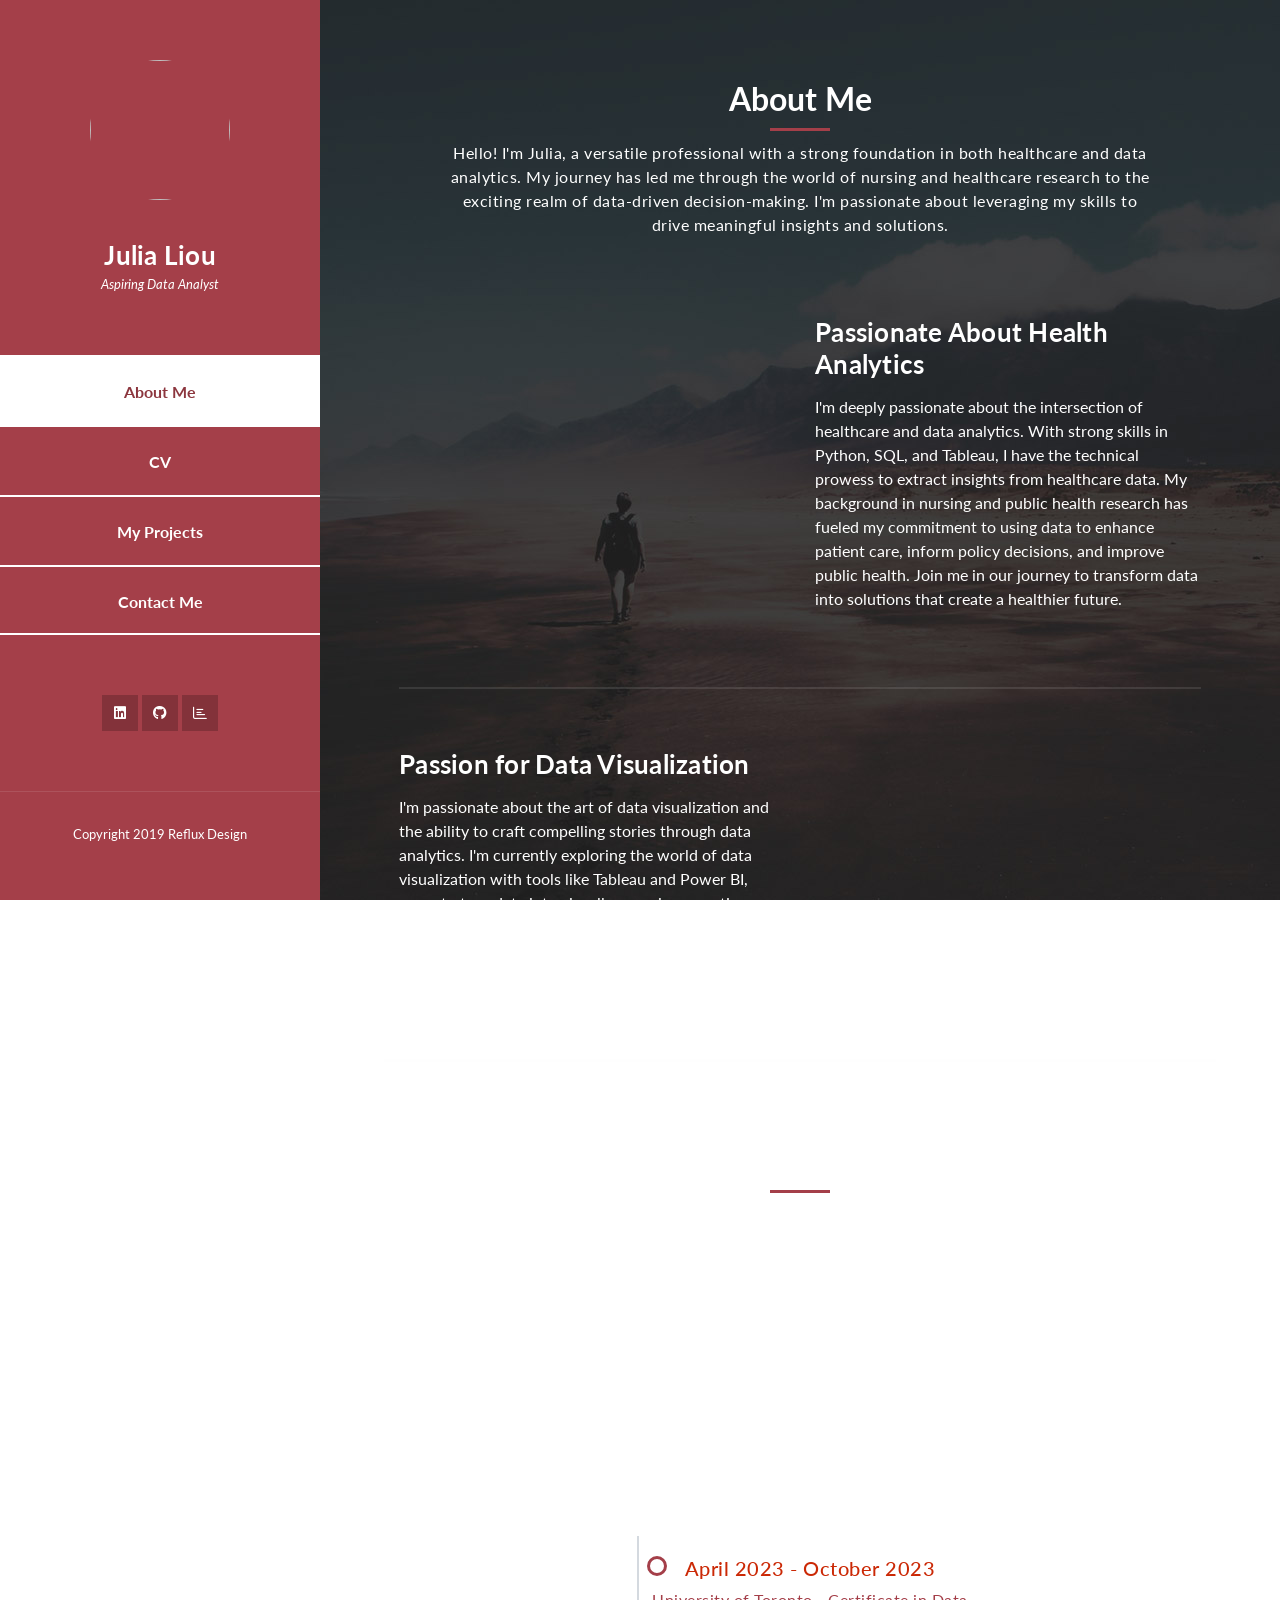
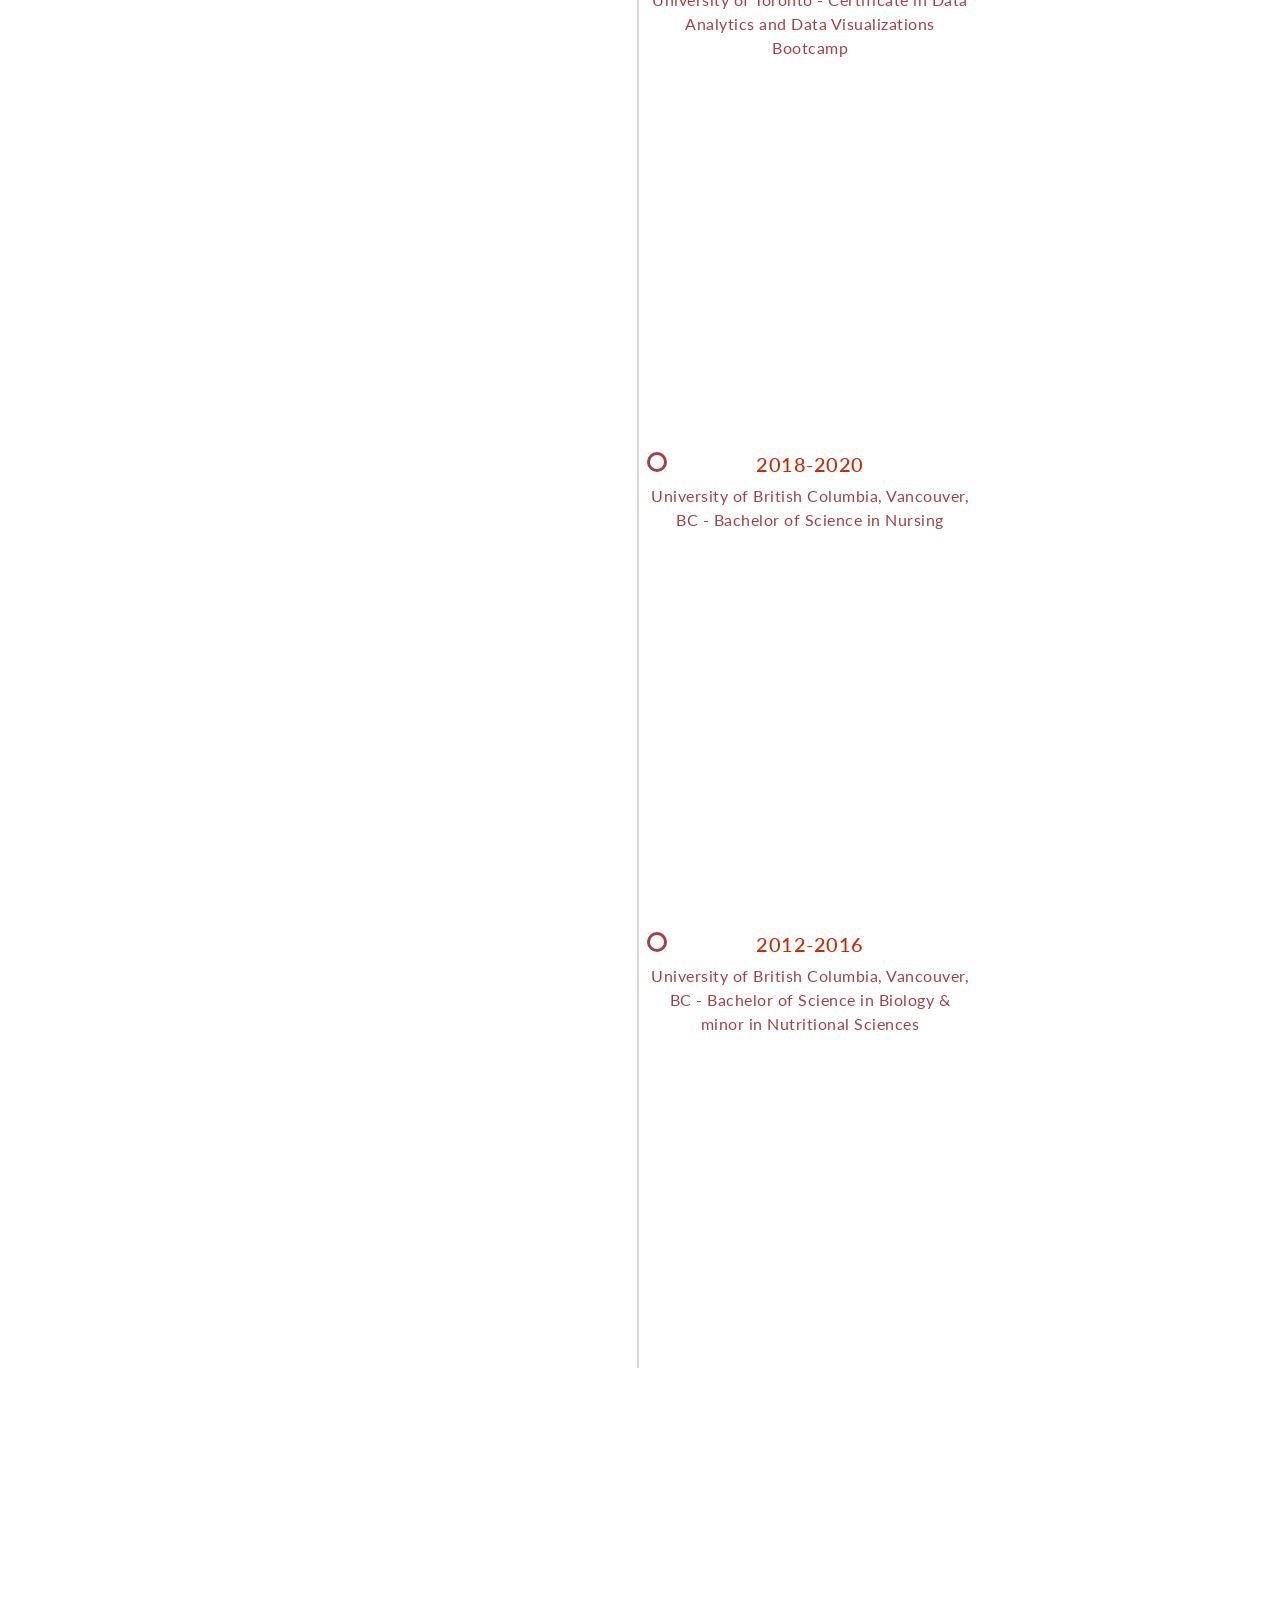
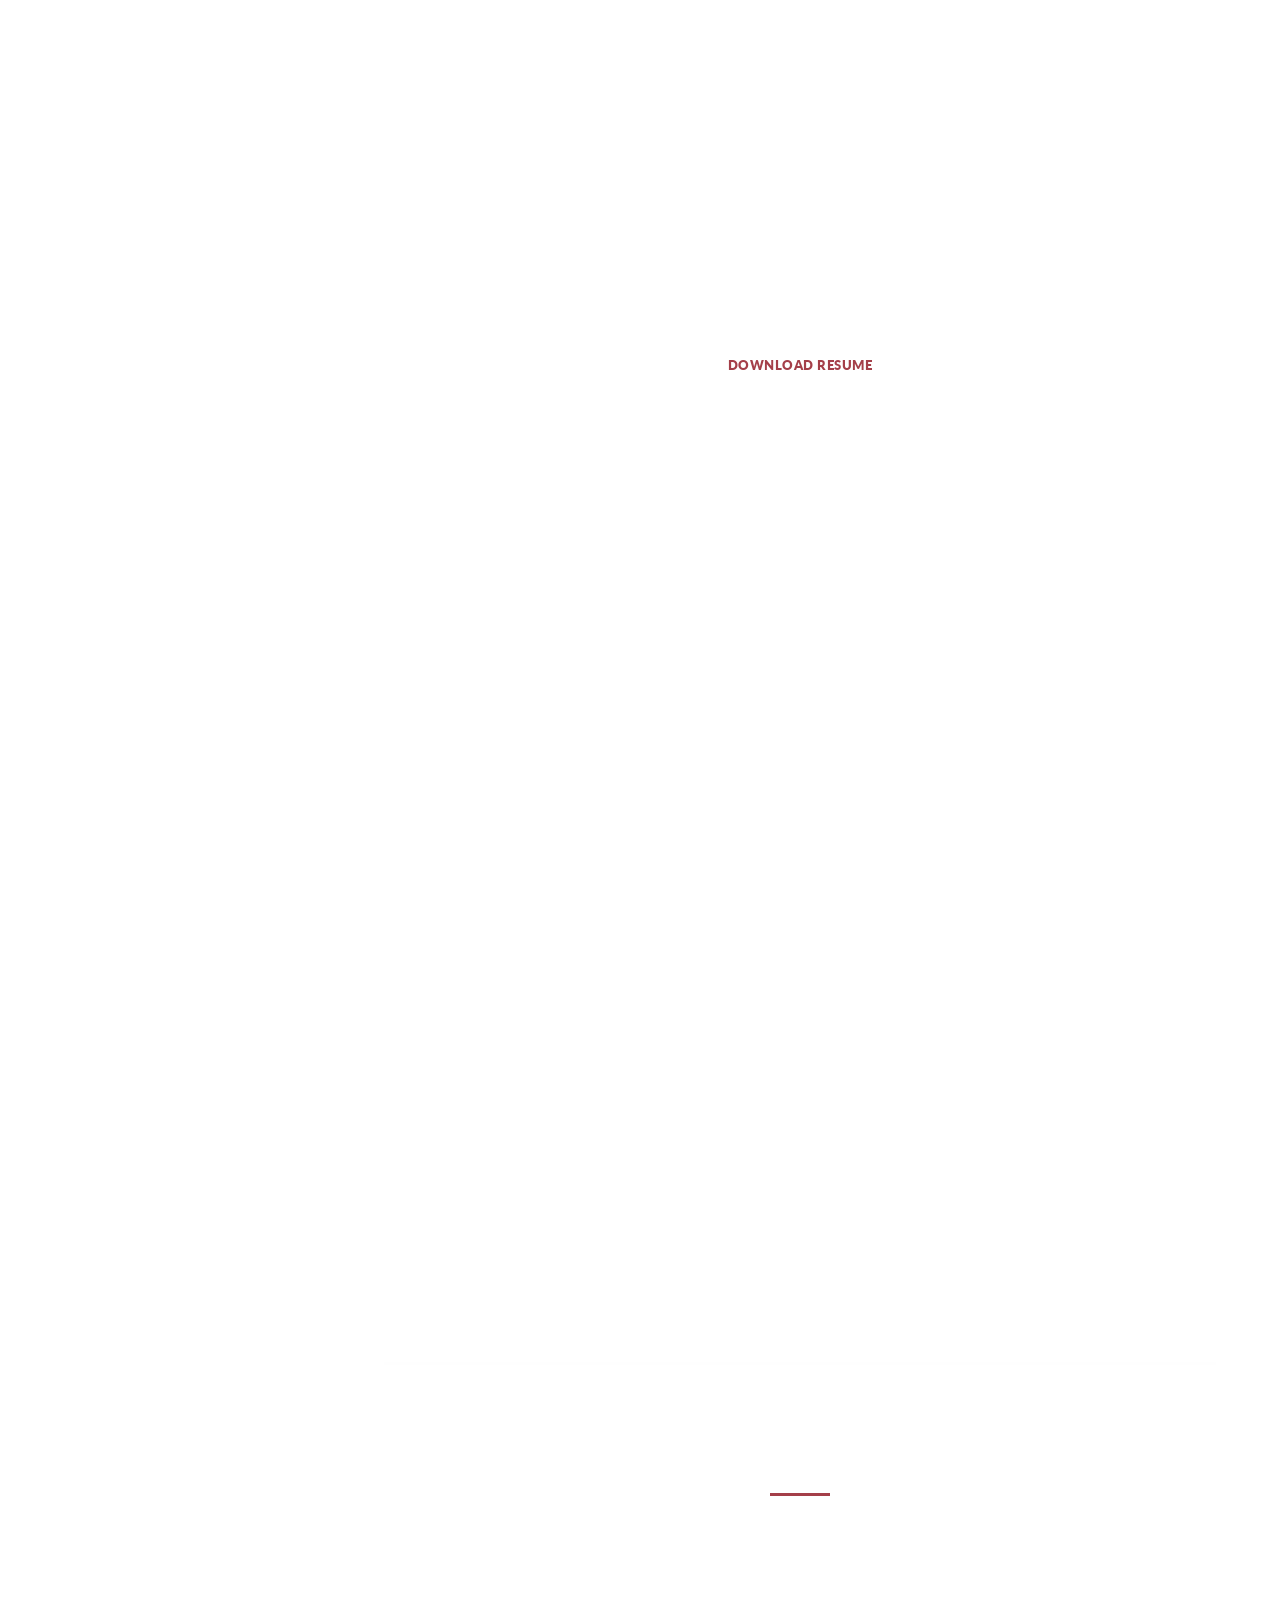
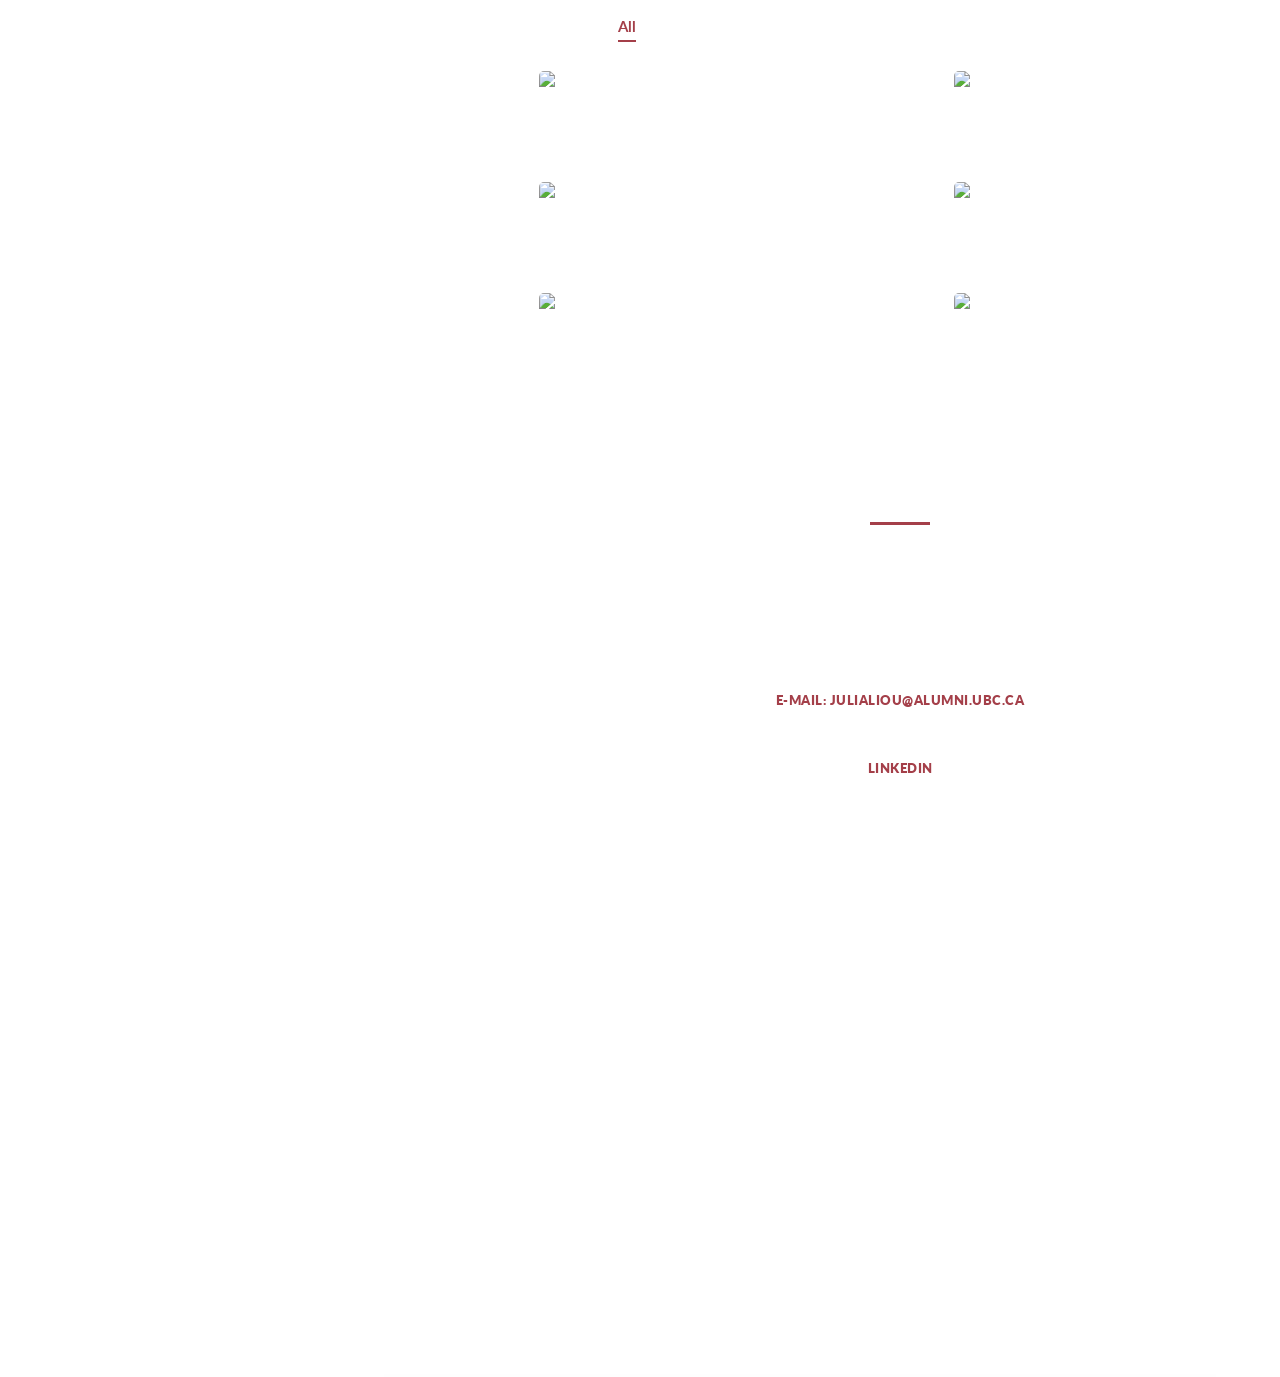
==== commit 1b82eca9: "added timeline" ====
--- a/index.html
+++ b/index.html
@@ -27,6 +27,40 @@
     <link rel="stylesheet" href="assets/css/owl.css" />
     <link rel="stylesheet" href="assets/css/lightbox.css" />
     <link rel="stylesheet" href="https://cdnjs.cloudflare.com/ajax/libs/font-awesome/6.4.2/css/all.min.css" />
+    <style>ul.timeline-3 {
+      list-style-type: none;
+      position: relative;
+    }
+    ul.timeline-3:before {
+      content: " ";
+      background: #d4d9df;
+      display: inline-block;
+      position: absolute;
+      left: 10px;
+      width: 2px;
+      height: 100%;
+      z-index: 400;
+    }
+    ul.timeline-3 > li {
+      margin: 20px 0;
+      padding-left: 20px;
+    }
+    ul.timeline-3 > li:before {
+      content: " ";
+      background: white;
+      display: inline-block;
+      position: absolute;
+      border-radius: 50%;
+      border: 3px solid #a43f49;
+      left: 20px;
+      width: 20px;
+      height: 20px;
+      z-index: 400;
+    }
+    .contact-me .section-heading h2 {
+    text-align: center;
+  }
+    </style>
   </head>
 
   <body>
@@ -145,76 +179,83 @@
                           <li><b>Soft Skills:</b> Communication, Collaboration, Attention-to-Detail, Problem-Solving, Time Management, Leadership</li><br>
                       </ul>
                   </section>
-                  <section id="education">
-                    <h2>Education</h2>
-                    <div class="timeline">
-                      <div class="event">
-                        <div class="event-content">
-                          <h5>University of Toronto, Toronto, ON</h5>
-                          <strong>Certificate in Data Analytics Bootcamp</strong> (April 2023 - Oct 2023)
-                          <p>An intensive 24-week long bootcamp. Analytics with data from CSVs, API interactions, Web Scraping, and Google API using VBA, Python, SLQ, Javascript, R, and HTML/CSS.</p>
-                          <p class="skills-learned">Skills Learned:</p>
-                          <ul>
-                            <li>Data Manipulation & Visualization: Pandas, Matplotlib, Leaflet.js, Tableau</li>
-                            <li>Machine Learning: Hadoop, TensorFlow</li>
-                            <li>Database: SQL (PostgreSQL, SQLite), NoSQL (MongoDB)</li>
-                            <li>Other: GitHub, Google Colab, Flask, AWS, PySpark, Command Line</li>
-                          </ul>
-                        </div>
-                      </div>
-                  
-                      <div class="event">
-                        <div class="event-content">
-                          <h5>University of British Columbia, Vancouver, BC</h5>
-                          <strong>Bachelor of Science in Nursing</strong> (2018 - 2020)
-                          <p>During my 20-month BSN program at UBC, I undertook a rigorous curriculum that encompassed advanced nursing theory, clinical practice, and the latest healthcare technologies. Additionally, as the Communications Coordinator for the UBC Nursing Undergraduate Society, I served as a vital link between nursing students and faculty, demonstrating my leadership and communication skills. This role allowed me to facilitate effective collaboration, ensuring that student voices were heard and contributing to a more dynamic and engaging educational experience.</p>
-                          <strong>Bachelor of Science in Biology & minor in Nutritional Sciences</strong> (2012 - 2016)
-                          <p>During my time pursuing a BSc in Biology with a minor in Nutritional Sciences at the University of British Columbia (UBC), I immersed myself in diverse subjects, gaining in-depth knowledge in research methodologies, animal physiology, and nutritional science. As a Laboratory Volunteer and Directed Studies Student at the UBC Department of Zoology, I honed my research skills by conducting experiments, performing dissections, and maintaining precise records of data.</p>
-                        </div>
-                      </div>
-                    </div>
-                  </section>
-                  
-                  <section id="work-experience">
-                    <h2>Work Experience</h2>
-                    <div class="timeline">
-                      <div class="event">
-                        <div class="event-content">
-                          <strong>North York General Hospital</strong>, Toronto, ON
-                          <p>Registered Nurse (November 2022 - Present)</p>
-                          <ul>
-                            <li>Provided patient-centered care and collaborated with interdisciplinary teams.</li>
-                            <li>Conducted assessments and created care plans using Cerner - CST.</li>
-                          </ul>
-                        </div>
-                      </div>
-                  
-                      <div class="event">
-                        <div class="event-content">
-                          <strong>BC Women’s Hospital</strong>, Vancouver, BC
-                          <p>Registered Nurse (September 2020 - September 2022)</p>
-                          <ul>
-                            <li>Provided comprehensive assessments to Postpartum mothers and their newborns.</li>
-                            <li>Planned, coordinated, and evaluated the care provided to Postpartum mothers and newborns in collaboration with the family, their health care provider, and the interdisciplinary team.</li>
-                            <li>Conducted assessments and created care plans using Cerner - CST.</li>
-                          </ul>
-                        </div>
-                      </div>
-                  
-                      <div class="event">
-                        <div class="event-content">
-                          <strong>BC Children's Hospital Research Institute - Vaccine Evaluation Center</strong>, Vancouver, BC
-                          <p>Public Health Research Assistant (January 2015 - September 2019)</p>
-                          <ul>
-                            <li>Ability to follow detailed protocol and abide by research ethics when enrolling eligible participants onto research studies.</li>
-                            <li>Screened people to determine whether they are eligible for research studies based on their current health status.</li>
-                            <li>Assisted with data collection and entry on study-related materials.</li>
-                          </ul>
-                        </div>
-                      </div>
-                    </div>
-                  </section>
-                  
+              <section id="education">
+
+<div class="container my-5">
+  <div class="row">
+    <div class="col-md-6 offset-md-3">
+      <h2 style="margin-left: 1.2rem;">Education</h2>
+      <ul class="timeline-3">
+        <li>
+          <h5 style="color: #CB2906;">April 2023 - October 2023</h5>
+          <h7 style = "color: #a43f49">University of Toronto - Certificate in Data Analytics and Data Visualizations Bootcamp</h7>
+          <p class="mt-2">An intensive 24-week long bootcamp. Analytics with data from CSVs, API interactions, Web Scraping, and Google API using VBA, Python, SLQ, Javascript, R, and HTML/CSS.</p>
+          <p class="skills-learned">Skills Learned:</p>
+          <ul>
+            <li><strong>Data Manipulation & Visualization:</strong> Pandas, Matplotlib, Leaflet.js, Tableau</li>
+            <li><strong>Machine Learning: </strong> Hadoop, TensorFlow</li>
+            <li><strong>Database: </strong>SQL (PostgreSQL, SQLite), NoSQL (MongoDB)</li>
+            <li><strong>Other:</strong> GitHub, Google Colab, Flask, AWS, PySpark, Command Line</li>
+          </ul>
+        </li>
+        <li>
+          <h5 style="color: #CB2906;">2018-2020</h5>
+          <h7 style = "color: #a43f49">University of British Columbia, Vancouver, BC -  Bachelor of Science in Nursing</h7>
+          <p class="mt-2">During my 20-month BSN program at UBC, I undertook a rigorous curriculum that encompassed advanced nursing theory, clinical practice, and the latest healthcare technologies. Additionally, as the Communications Coordinator for the UBC Nursing Undergraduate Society, I served as a vital link between nursing students and faculty, demonstrating my leadership and communication skills. This role allowed me to facilitate effective collaboration, ensuring that student voices were heard and contributing to a more dynamic and engaging educational experience.</p>
+        </li>
+        <li>
+          <h5 style="color: #CB2906;">2012-2016</h5>
+          <h7 style = "color: #a43f49">University of British Columbia, Vancouver, BC - Bachelor of Science in Biology & minor in Nutritional Sciences</h7>
+          <p class="mt-2">During my time pursuing a BSc in Biology with a minor in Nutritional Sciences at the University of British Columbia (UBC), I immersed myself in diverse subjects, gaining in-depth knowledge in research methodologies, animal physiology, and nutritional science. As a Laboratory Volunteer and Directed Studies Student at the UBC Department of Zoology, I honed my research skills by conducting experiments, performing dissections, and maintaining precise records of data.</p>
+        </li>
+      </ul>
+    </div>
+  </div>
+</div>
+
+</section>
+
+
+<section id="work-experience">
+  <h2>Work Experience</h2>
+  <div class="timeline">
+    <div class="event">
+      <div class="event-content">
+        <strong>North York General Hospital</strong>, Toronto, ON
+        <p>Registered Nurse (November 2022 - Present)</p>
+        <ul>
+          <li>Provided patient-centered care and collaborated with interdisciplinary teams.</li>
+          <li>Conducted assessments and created care plans using Cerner - CST.</li>
+        </ul>
+      </div>
+    </div>
+
+    <div class="event">
+      <div class="event-content">
+        <strong>BC Women’s Hospital</strong>, Vancouver, BC
+        <p>Registered Nurse (September 2020 - September 2022)</p>
+        <ul>
+          <li>Provided comprehensive assessments to Postpartum mothers and their newborns.</li>
+          <li>Planned, coordinated, and evaluated the care provided to Postpartum mothers and newborns in collaboration with the family, their health care provider, and the interdisciplinary team.</li>
+          <li>Conducted assessments and created care plans using Cerner - CST.</li>
+        </ul>
+      </div>
+    </div>
+
+    <div class="event">
+      <div class="event-content">
+        <strong>BC Children's Hospital Research Institute - Vaccine Evaluation Center</strong>, Vancouver, BC
+        <p>Public Health Research Assistant (January 2015 - September 2019)</p>
+        <ul>
+          <li>Ability to follow detailed protocol and abide by research ethics when enrolling eligible participants onto research studies.</li>
+          <li>Screened people to determine whether they are eligible for research studies based on their current health status.</li>
+          <li>Assisted with data collection and entry on study-related materials.</li>
+        </ul>
+      </div>
+    </div>
+  </div>
+</section>
+
               </body>
               </html>
 
@@ -378,19 +419,24 @@
           </div>
           
 
-      <section class="section contact-me" data-section="section4">
-        <div class="container">
-          <div class="section-heading">
-            <h2>Contact Me</h2>
-            <div class="line-dec"></div>
-            <span
-              >Please do not hesitate to get in touch with me if you are interested in collaborating on projects, have inquiries, or wish to discuss potential job opportunities. I welcome the opportunity to connect and engage in meaningful discussions.</span
-            ><br>
-
-            <br><div class="white-button" data-aos="fade-up"><a href="mailto:julialiou@alumni.ubc.ca" target="_blank">E-mail: julialiou@alumni.ubc.ca </a></div><br>
-          
-          <div class="white-button" data-aos="fade-up"><a href="https://www.linkedin.com/in/julia-liou/" target="_blank">LinkedIn</a></div>
-          </div>
+          <section class="section contact-me text-center" data-section="section4">
+            <div class="container">
+              <div class="section-heading">
+                <h2>Contact Me</h2>
+                <div class="line-dec"></div>
+                <span>
+                  Please do not hesitate to get in touch with me if you are interested in collaborating on projects, have inquiries, or wish to discuss potential job opportunities. I welcome the opportunity to connect and engage in meaningful discussions.
+                </span>
+                <br>
+          
+                <br>
+                <div class="white-button" data-aos="fade-up"><a href="mailto:julialiou@alumni.ubc.ca" target="_blank">E-mail: julialiou@alumni.ubc.ca </a></div><br>
+          
+                <div class="white-button" data-aos="fade-up"><a href="https://www.linkedin.com/in/julia-liou/" target="_blank">LinkedIn</a></div>
+              </div>
+            </div>
+          </section>
+          
 
     <!-- Scripts -->
     <!-- Bootstrap core JavaScript -->
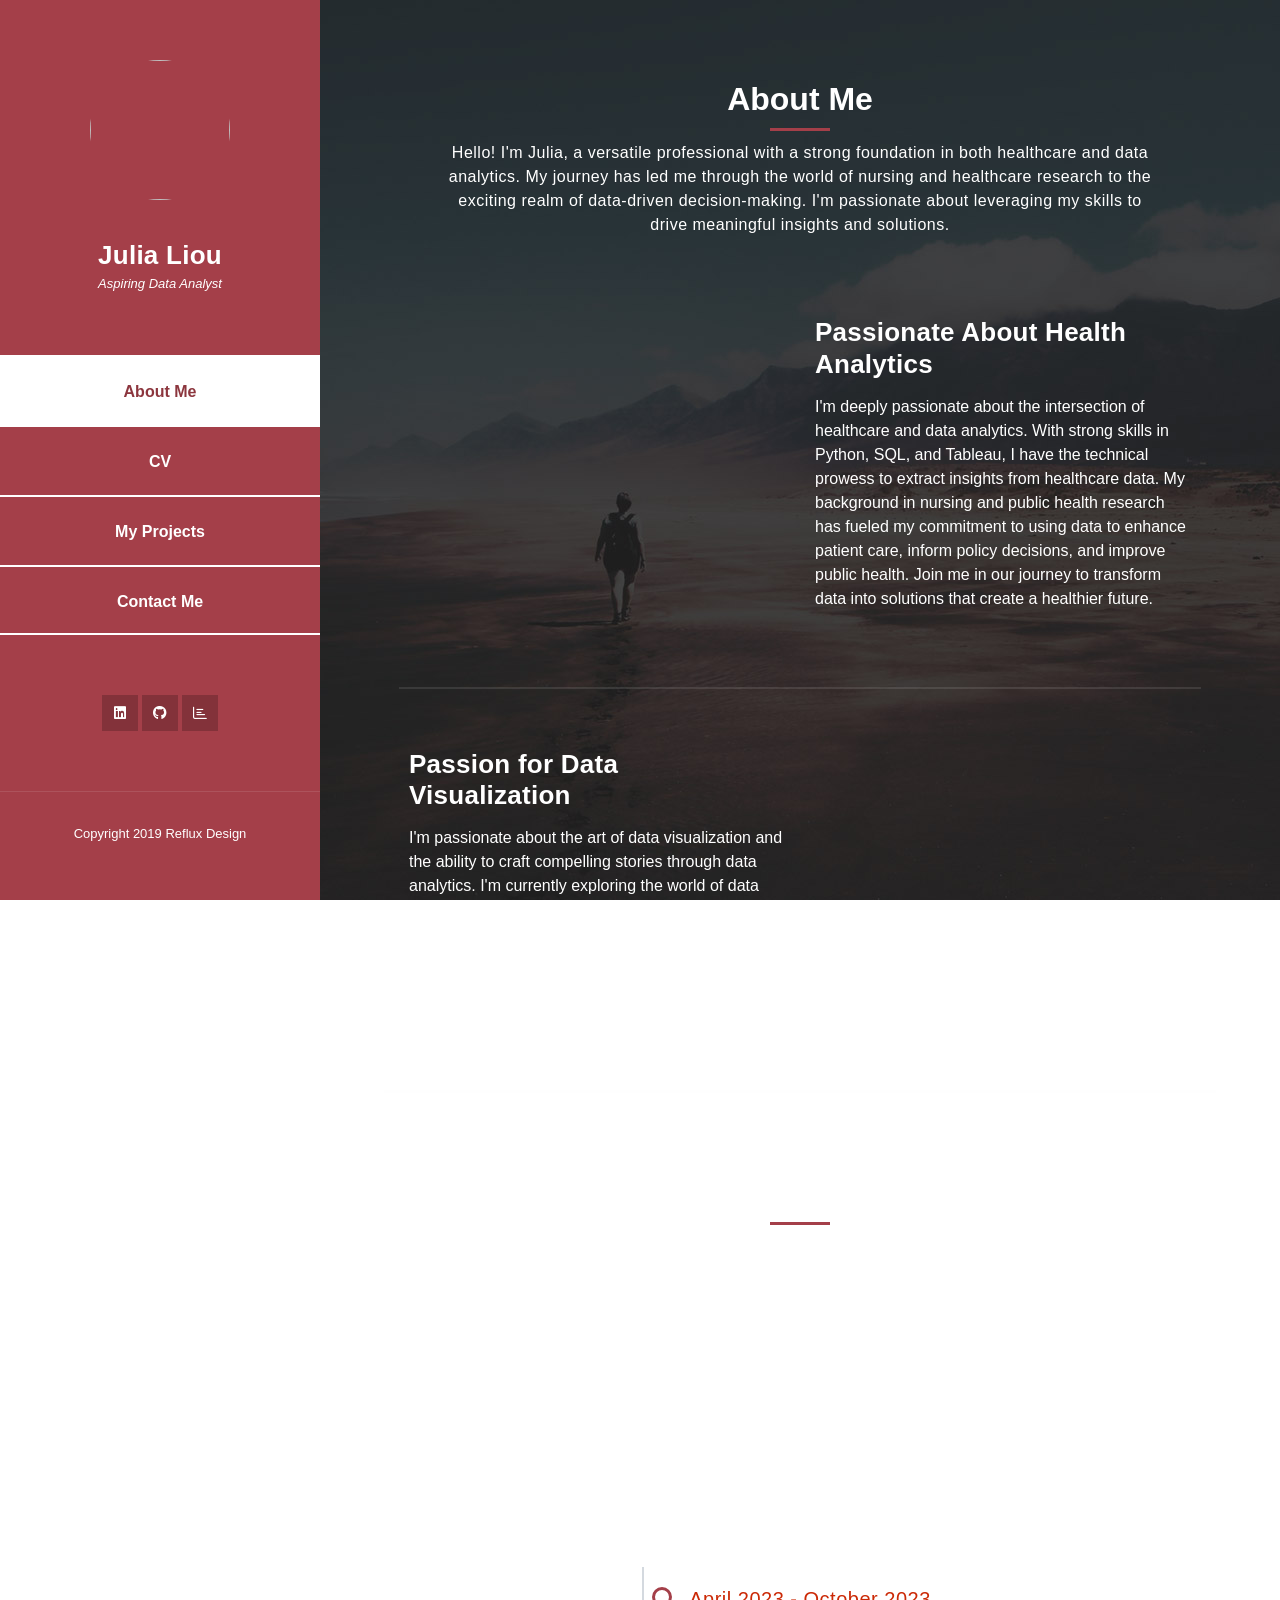
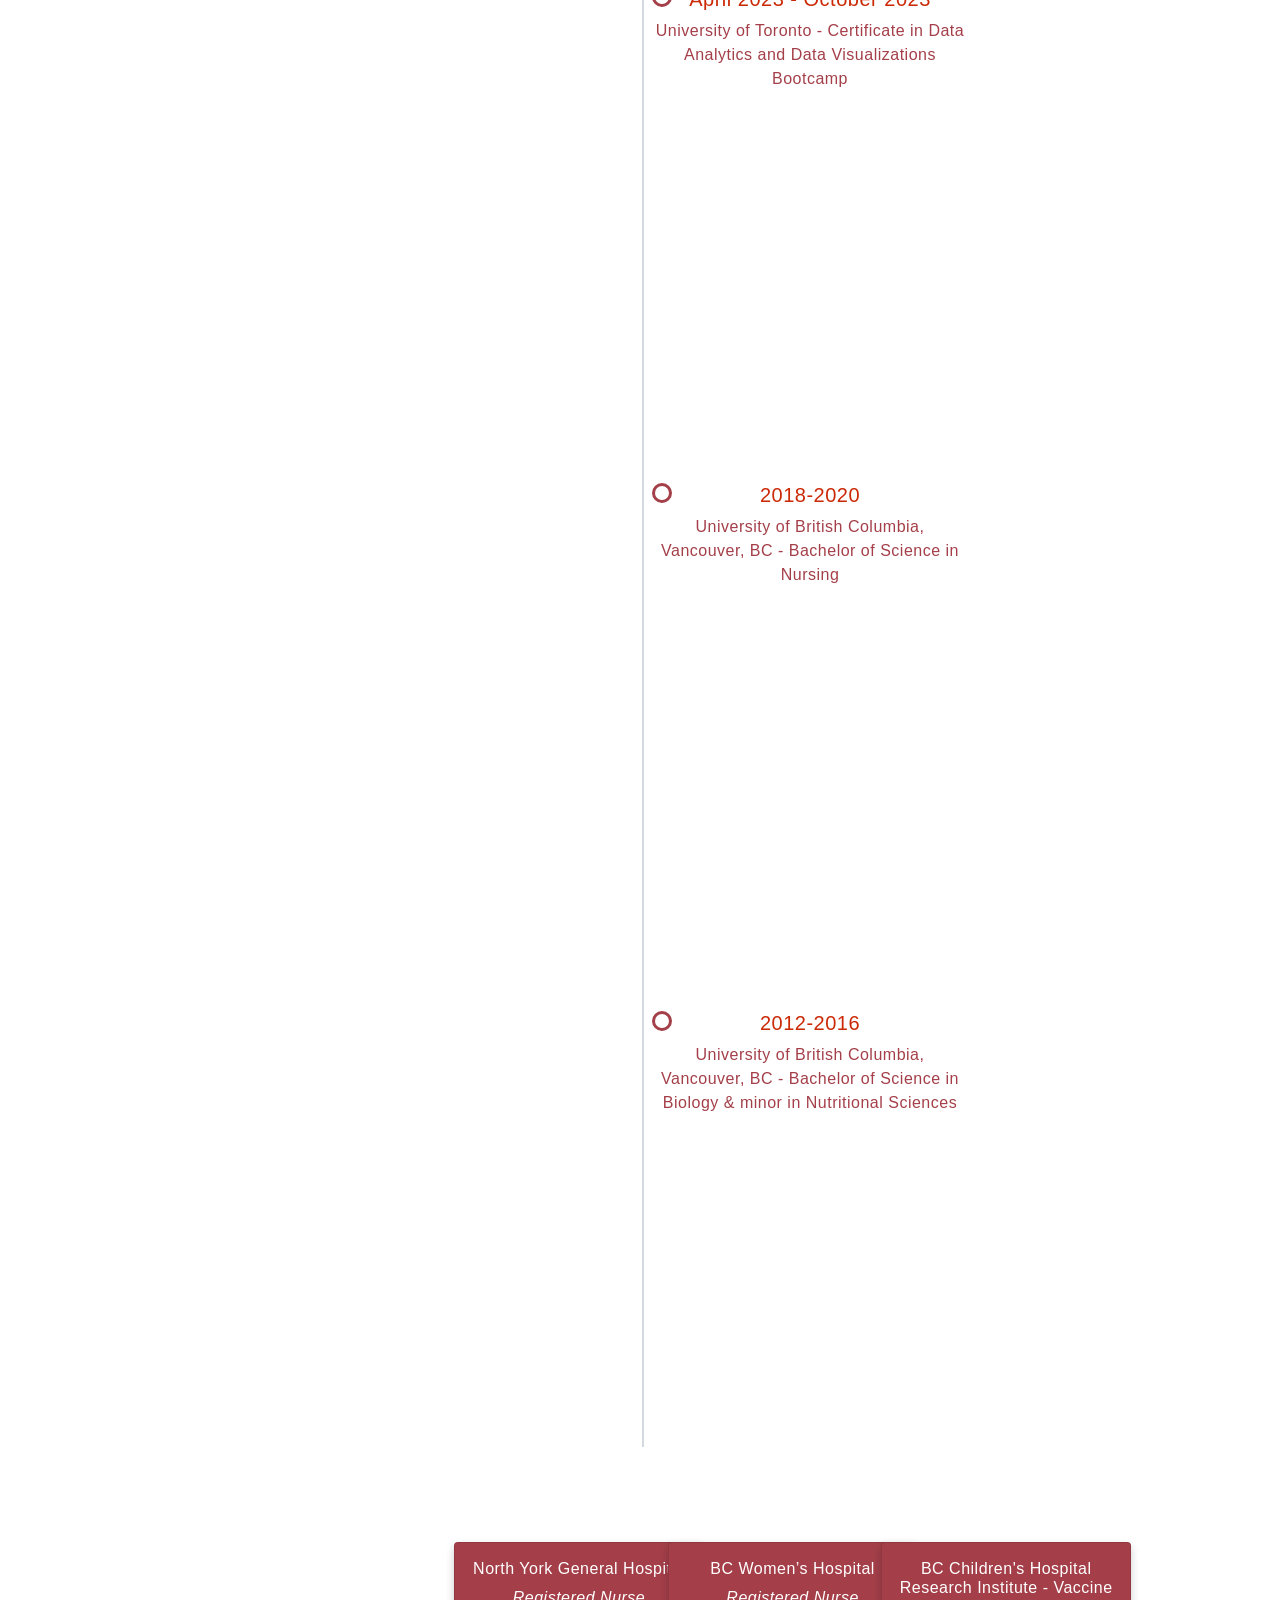
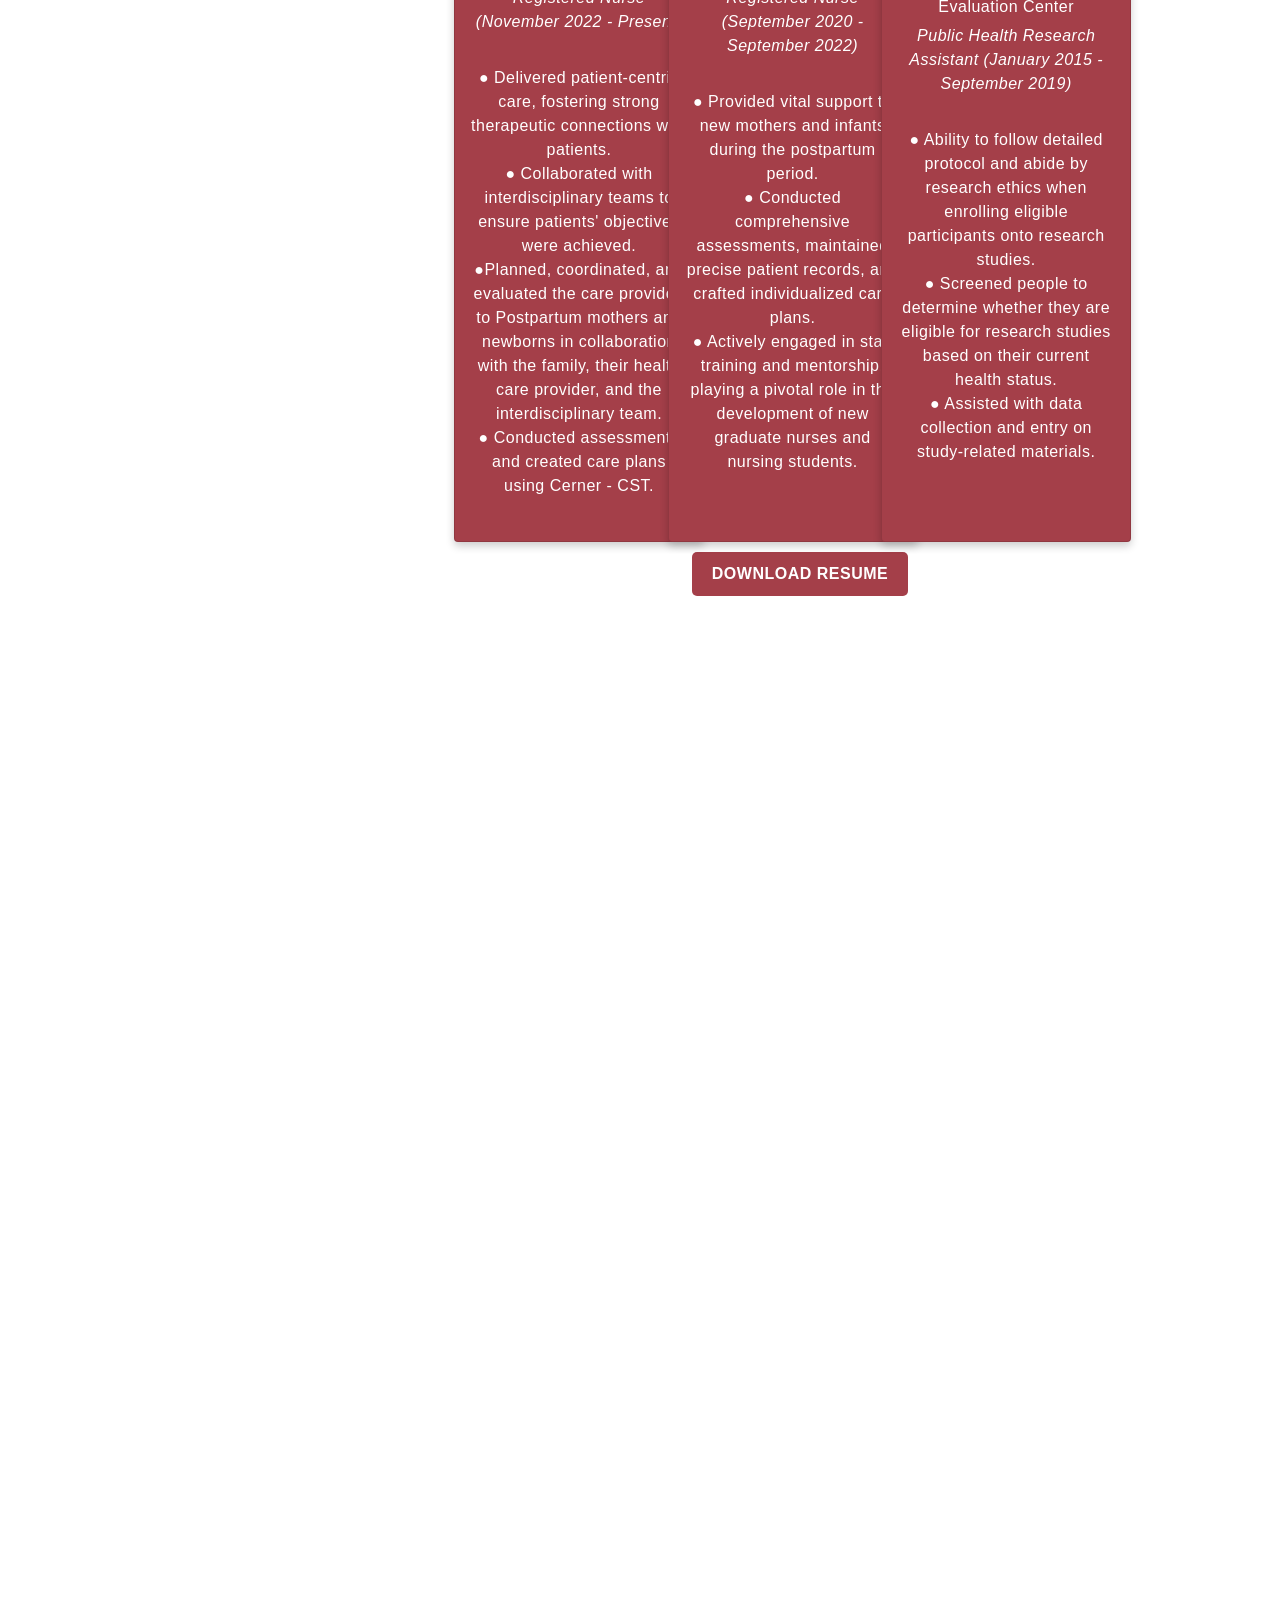
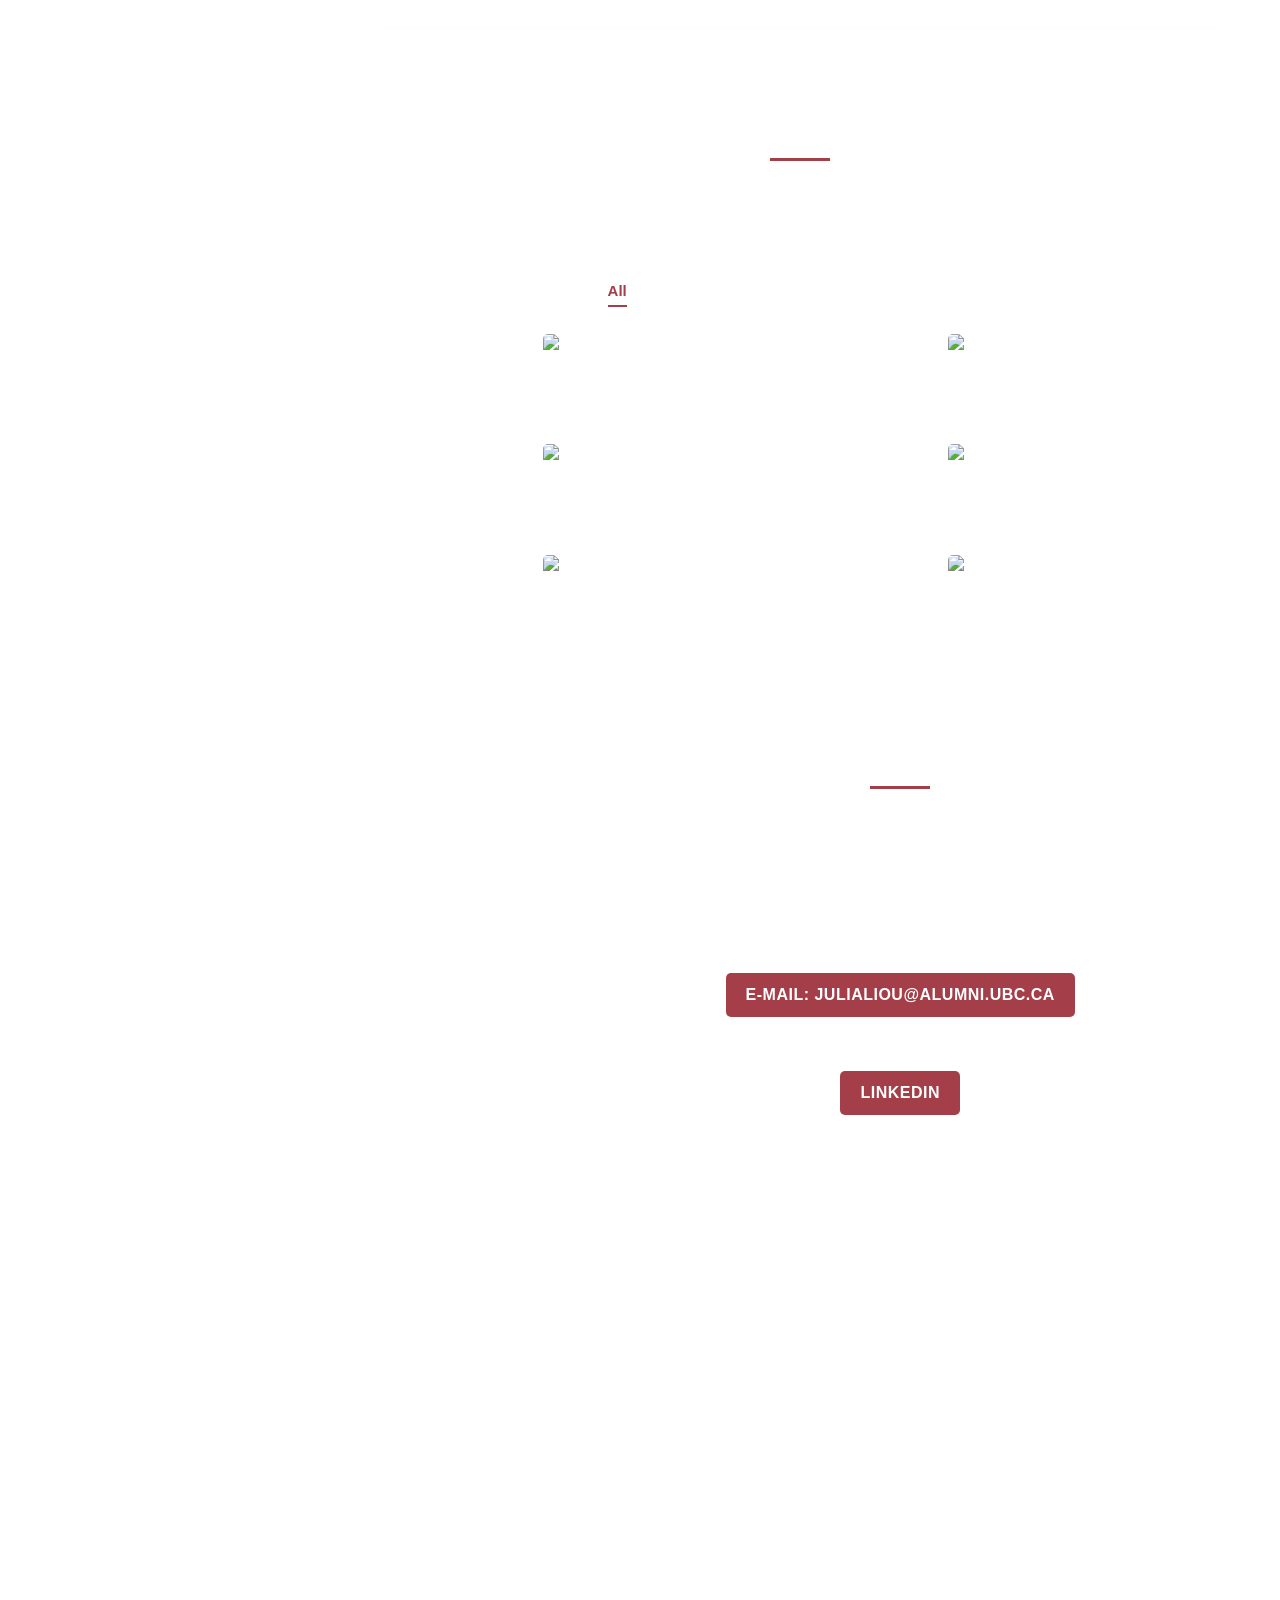
==== commit e5aa5900: "work experience change" ====
--- a/index.html
+++ b/index.html
@@ -60,6 +60,78 @@
     .contact-me .section-heading h2 {
     text-align: center;
   }
+  * {
+  box-sizing: border-box;
+}
+
+body {
+  font-family: Arial, Helvetica, sans-serif;
+}
+
+/* Float four columns side by side */
+.column {
+  float: left;
+  width: 30%;
+  padding: 0 10px;
+  transition: transform 0.2s; 
+}
+
+/* Remove extra left and right margins, due to padding */
+.row {margin: 0 -5px;}
+
+/* Clear floats after the columns */
+.row:after {
+  content: "";
+  display: table;
+  clear: both;
+}
+
+/* Responsive columns */
+@media screen and (max-width: 600px) {
+  .column {
+    width: 100%;
+    display: block;
+    margin-bottom: 20px;
+  }
+}
+
+/* Style the counter cards */
+.card {
+  box-shadow: 0 4px 8px 0 rgba(0, 0, 0, 0.2);
+  padding: 16px;
+  text-align: center;
+  background-color: #a43f49;
+  width: 250px;
+  height: 600px;
+}
+
+.column:hover {
+  transform: scale(1.05); /* Scale the column to 105% on hover */
+}
+
+/* Change background color when hovering over */
+.card:hover {background-color: #A72004;}
+/* Add margin or padding to the bottom of the "Download Resume" section */
+.white-button {
+  margin-top: 20px; /* You can adjust this value to control the gap */
+}
+
+/* Additional styles for the "Download Resume" button */
+.white-button a {
+  text-decoration: none;
+  color: #ffffff;
+  padding: 10px 20px;
+  background-color: #a43f49;
+  border: none;
+  border-radius: 5px;
+  display: inline-block;
+  font-size: 16px;
+  margin-top: 10px;
+}
+
+.white-button a:hover {
+  background-color: #A72004;
+}
     </style>
   </head>
 
@@ -219,47 +291,49 @@
 <section id="work-experience">
   <h2>Work Experience</h2>
   <div class="timeline">
-    <div class="event">
-      <div class="event-content">
-        <strong>North York General Hospital</strong>, Toronto, ON
-        <p>Registered Nurse (November 2022 - Present)</p>
-        <ul>
-          <li>Provided patient-centered care and collaborated with interdisciplinary teams.</li>
-          <li>Conducted assessments and created care plans using Cerner - CST.</li>
-        </ul>
-      </div>
-    </div>
-
-    <div class="event">
-      <div class="event-content">
-        <strong>BC Women’s Hospital</strong>, Vancouver, BC
-        <p>Registered Nurse (September 2020 - September 2022)</p>
-        <ul>
-          <li>Provided comprehensive assessments to Postpartum mothers and their newborns.</li>
-          <li>Planned, coordinated, and evaluated the care provided to Postpartum mothers and newborns in collaboration with the family, their health care provider, and the interdisciplinary team.</li>
-          <li>Conducted assessments and created care plans using Cerner - CST.</li>
-        </ul>
-      </div>
-    </div>
-
-    <div class="event">
-      <div class="event-content">
-        <strong>BC Children's Hospital Research Institute - Vaccine Evaluation Center</strong>, Vancouver, BC
-        <p>Public Health Research Assistant (January 2015 - September 2019)</p>
-        <ul>
-          <li>Ability to follow detailed protocol and abide by research ethics when enrolling eligible participants onto research studies.</li>
-          <li>Screened people to determine whether they are eligible for research studies based on their current health status.</li>
-          <li>Assisted with data collection and entry on study-related materials.</li>
-        </ul>
-      </div>
+
+  <div class="column">
+    <div class="card">
+      <h6>North York General Hospital</h6>
+      <p><i>Registered Nurse (November 2022 - Present)</i></p>
+      <p><ul>
+        <li>●	Delivered patient-centric care, fostering strong therapeutic connections with patients.</li>
+        <li>● Collaborated with interdisciplinary teams to ensure patients' objectives were achieved.</li>
+        <li>●Planned, coordinated, and evaluated the care provided to Postpartum mothers and newborns in collaboration with the family, their health care provider, and the interdisciplinary team.</li>
+        <li>● Conducted assessments and created care plans using Cerner - CST.</li>
+      </ul></p>
     </div>
   </div>
+  
+
+  <div class="column">
+    <div class="card">
+      <h6>BC Women’s Hospital</h6>
+      <p><i>Registered Nurse (September 2020 - September 2022)</i></p>
+      <p> <ul>
+        <li>● Provided vital support to new mothers and infants during the postpartum period.</li>
+        <li>● Conducted comprehensive assessments, maintained precise patient records, and crafted individualized care plans.</li>
+        <li>● Actively engaged in staff training and mentorship, playing a pivotal role in the development of new graduate nurses and nursing students.</li>
+      </ul>
+         </p>
+    </div>
+  </div>
+  
+  <div class="column">
+    <div class="card">
+      <h6>BC Children's Hospital Research Institute - Vaccine Evaluation Center</h6>
+      <p><i>Public Health Research Assistant (January 2015 - September 2019)</i></p>
+      <p>  <ul>
+        <li>● Ability to follow detailed protocol and abide by research ethics when enrolling eligible participants onto research studies.</li>
+        <li>● Screened people to determine whether they are eligible for research studies based on their current health status.</li>
+        <li>● Assisted with data collection and entry on study-related materials.</li>
+      </ul></p>
+    </div>
+  </div>
+  
 </section>
 
-              </body>
-              </html>
-
-              <br><div class="white-button" data-aos="fade-up">
+              <div class="white-button" data-aos="fade-up">
                 <a href="https://github.com/jnliou/jnliou/blob/main/CV/Julia%20Liou%C2%A0%20-%20Resume%20-%20Data%20Analytics.pdf" target="_blank" class="btn btn--primary full-width" download="">Download Resume</a>
             </div>
               
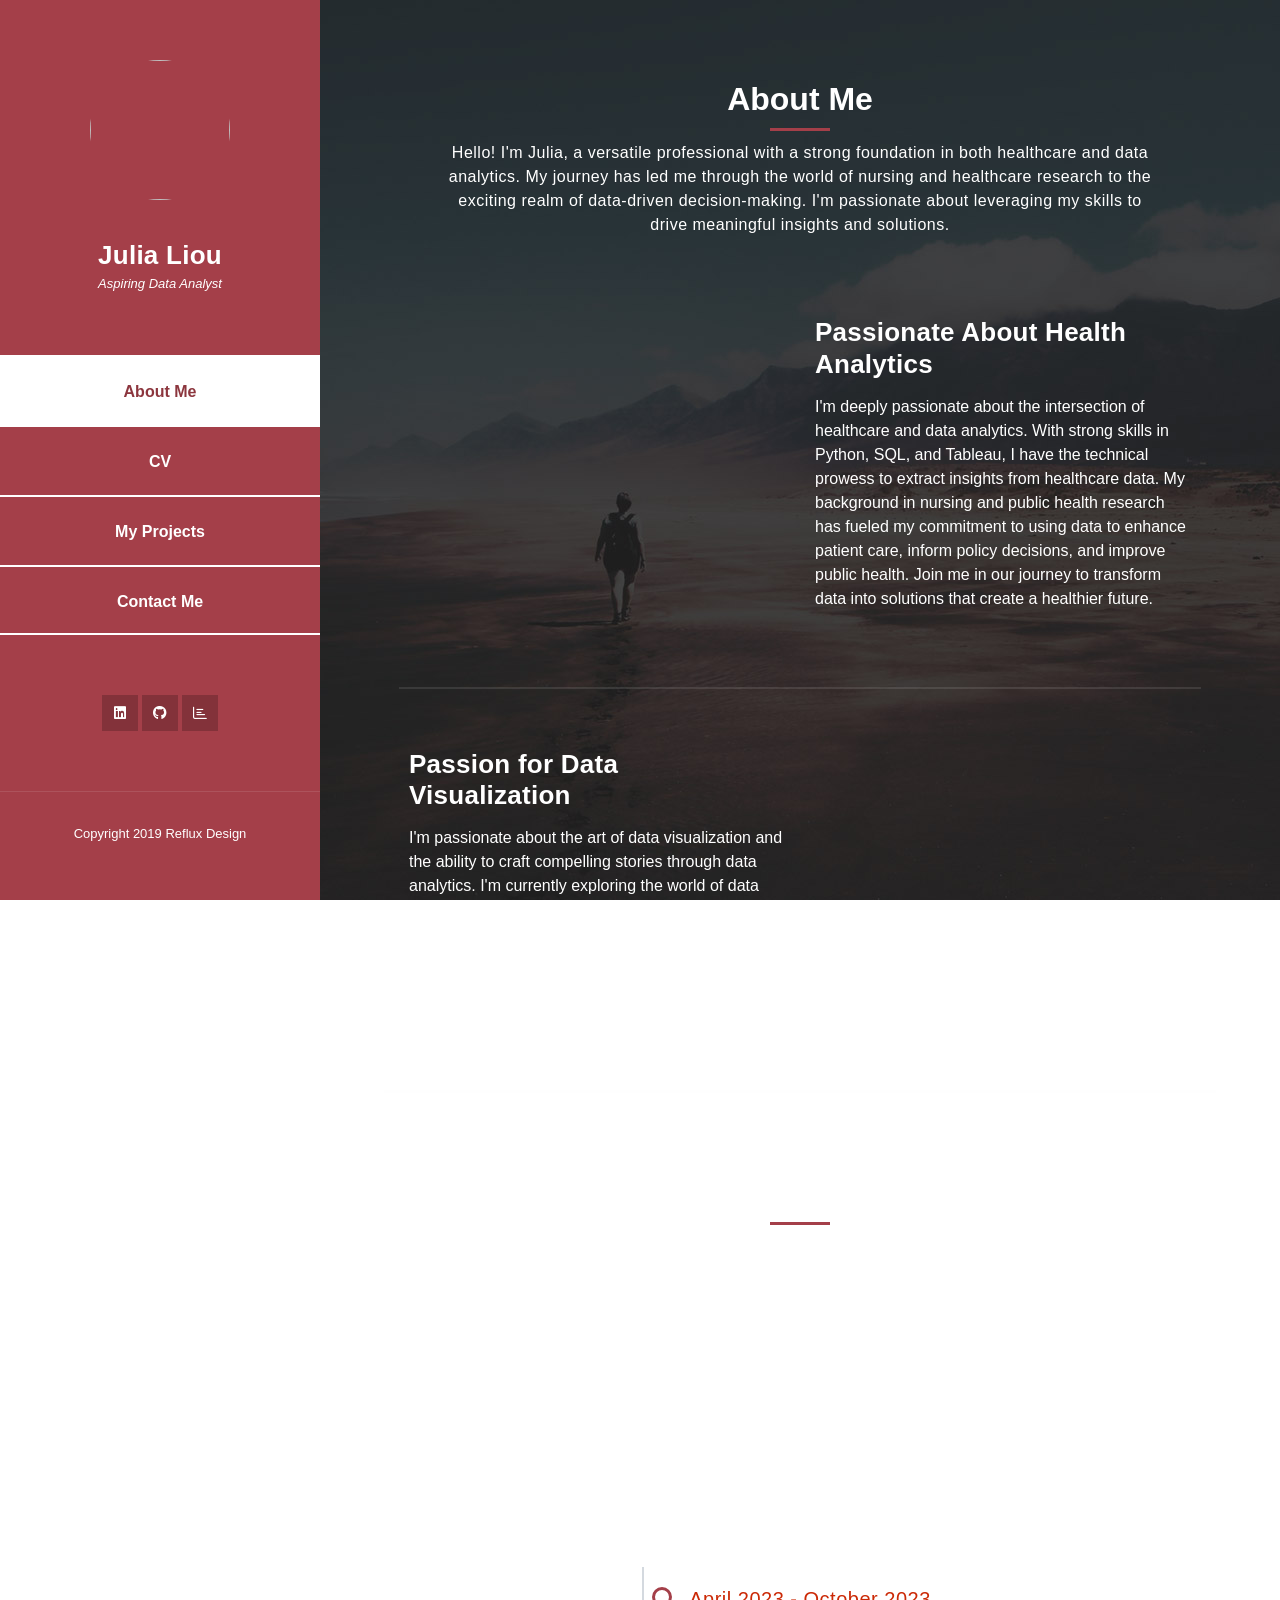
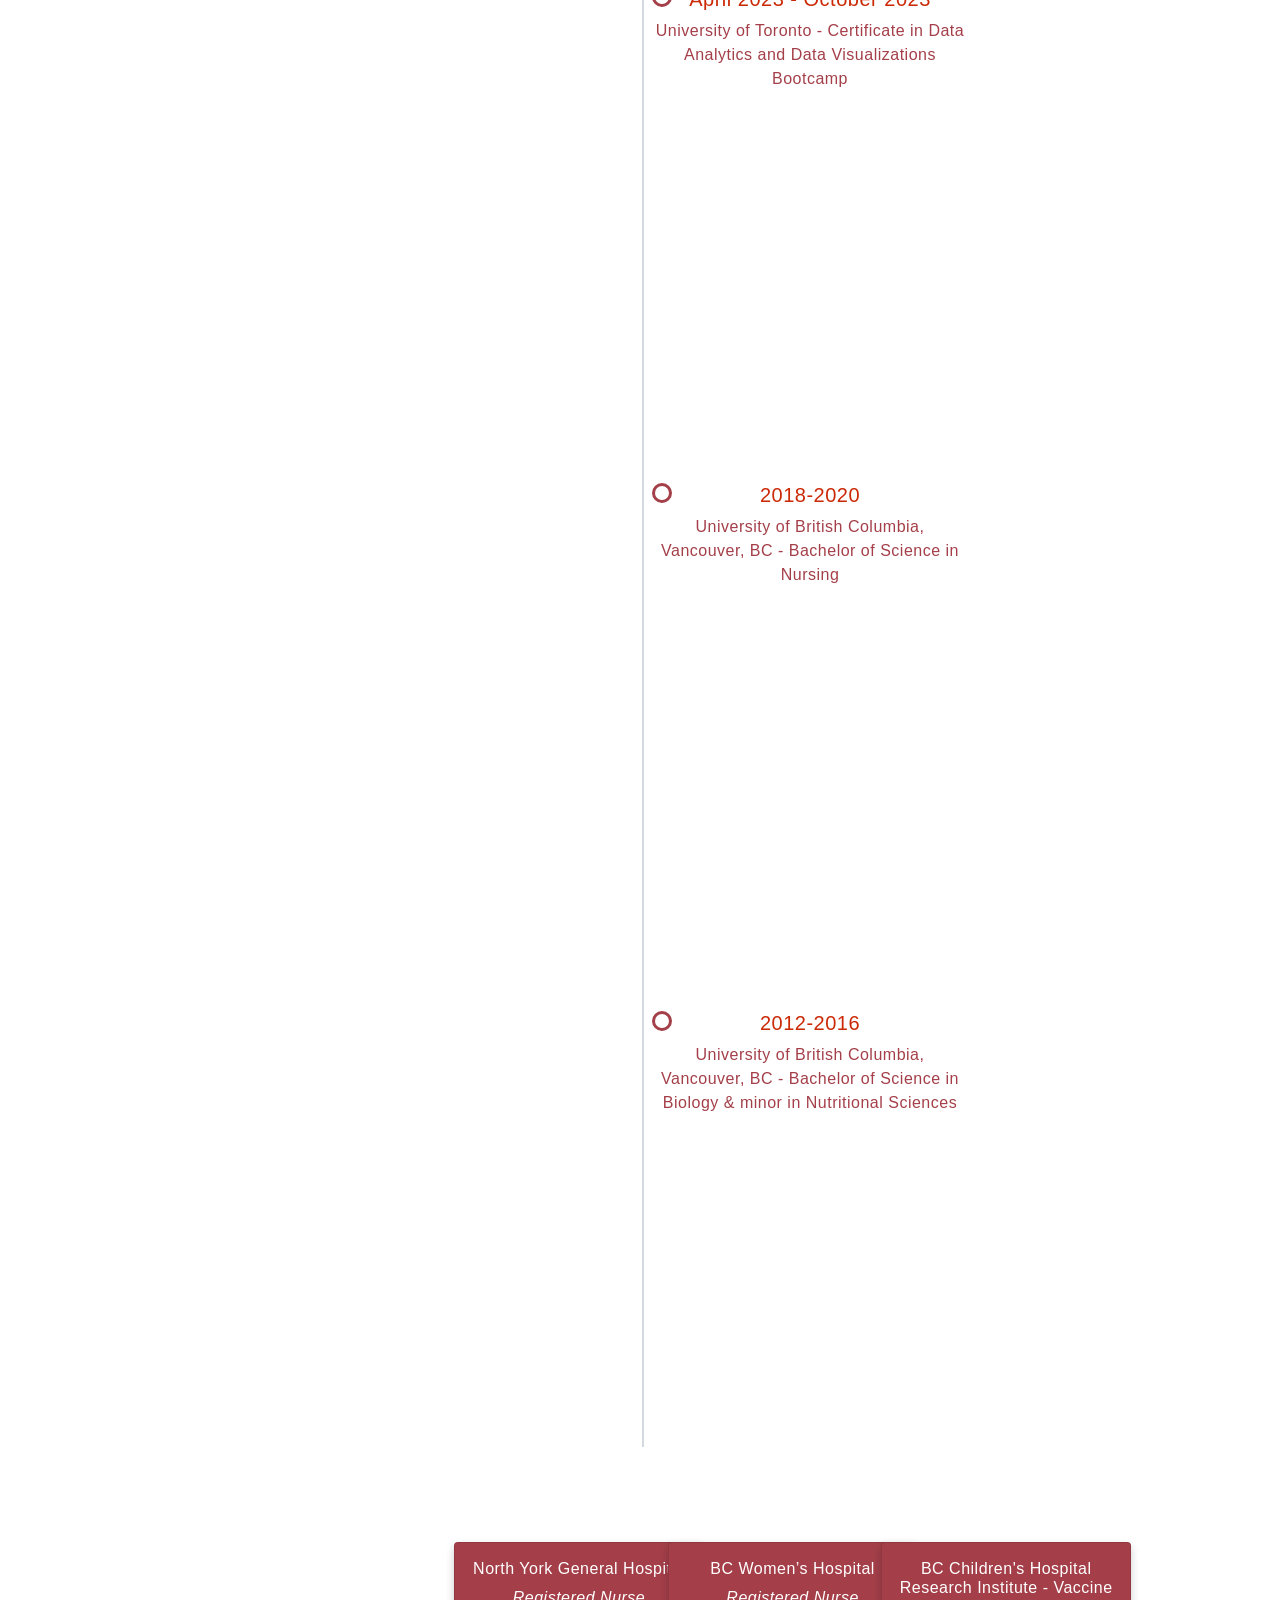
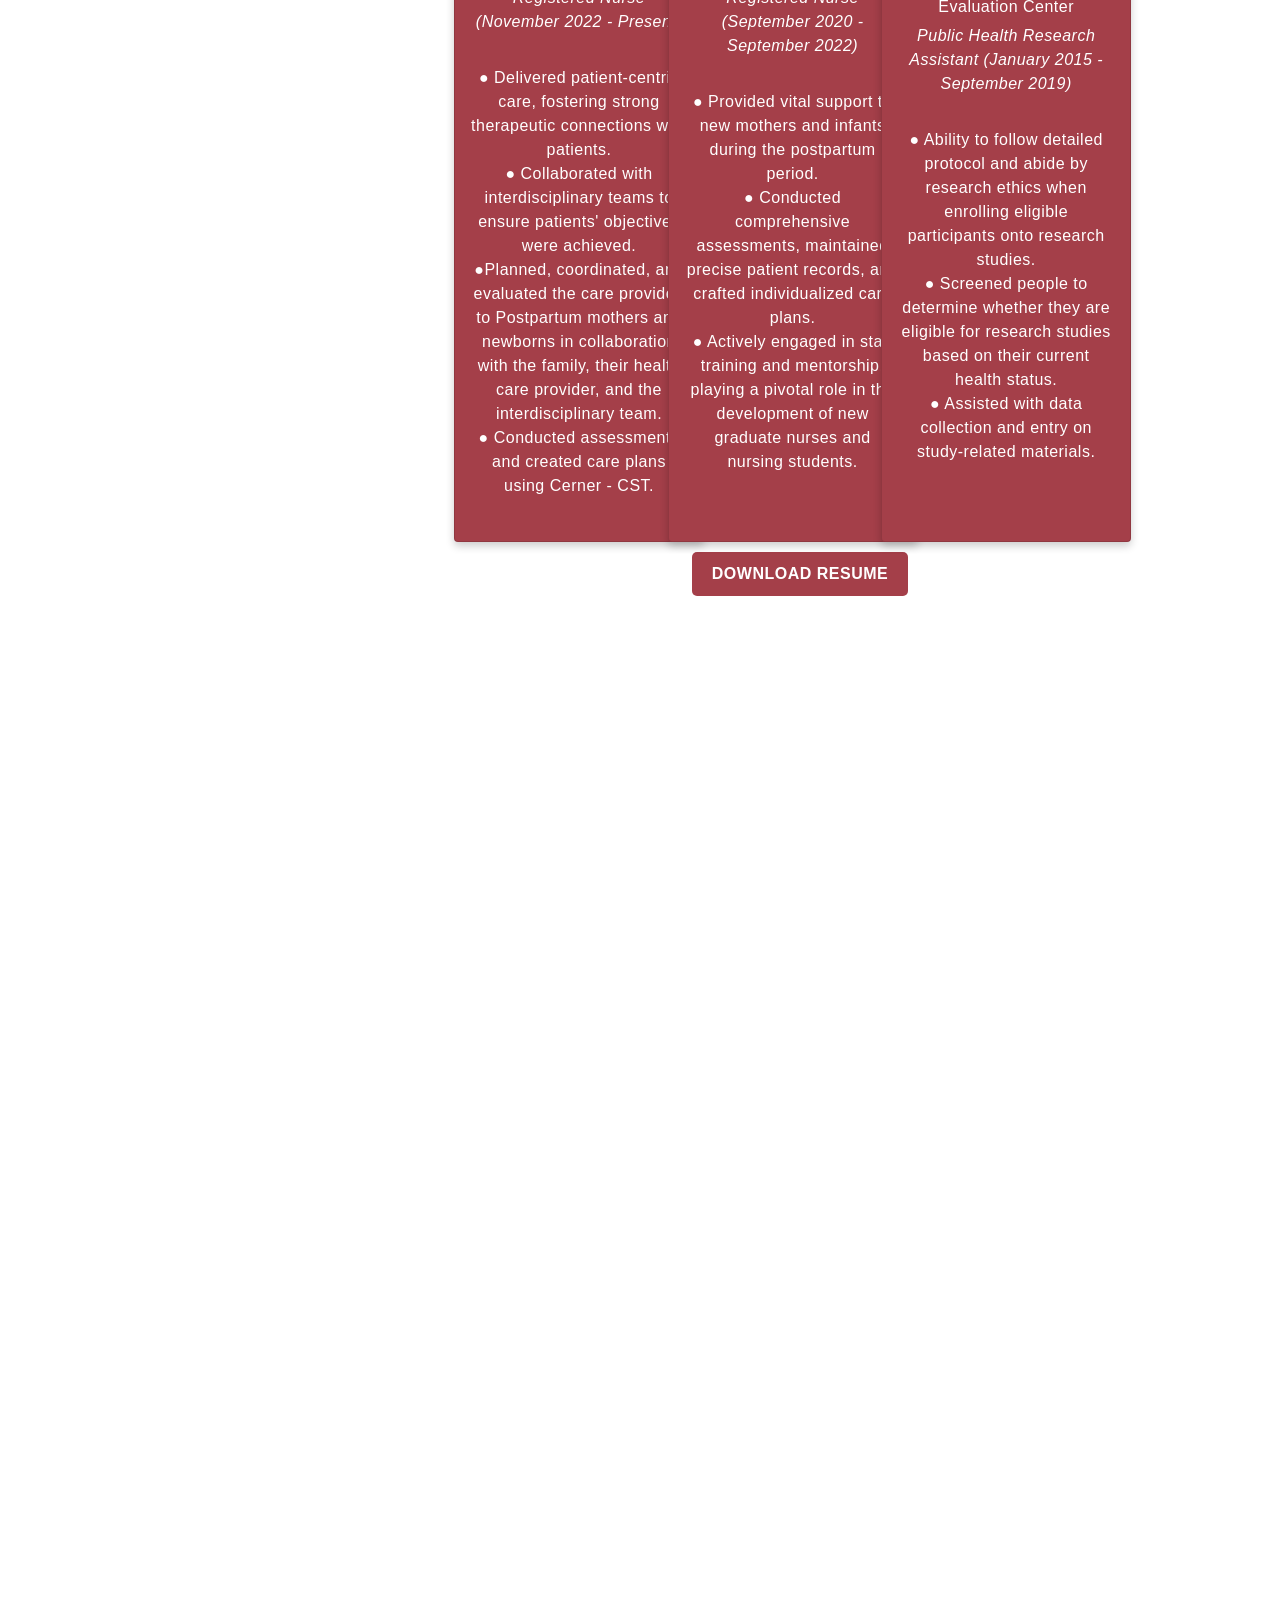
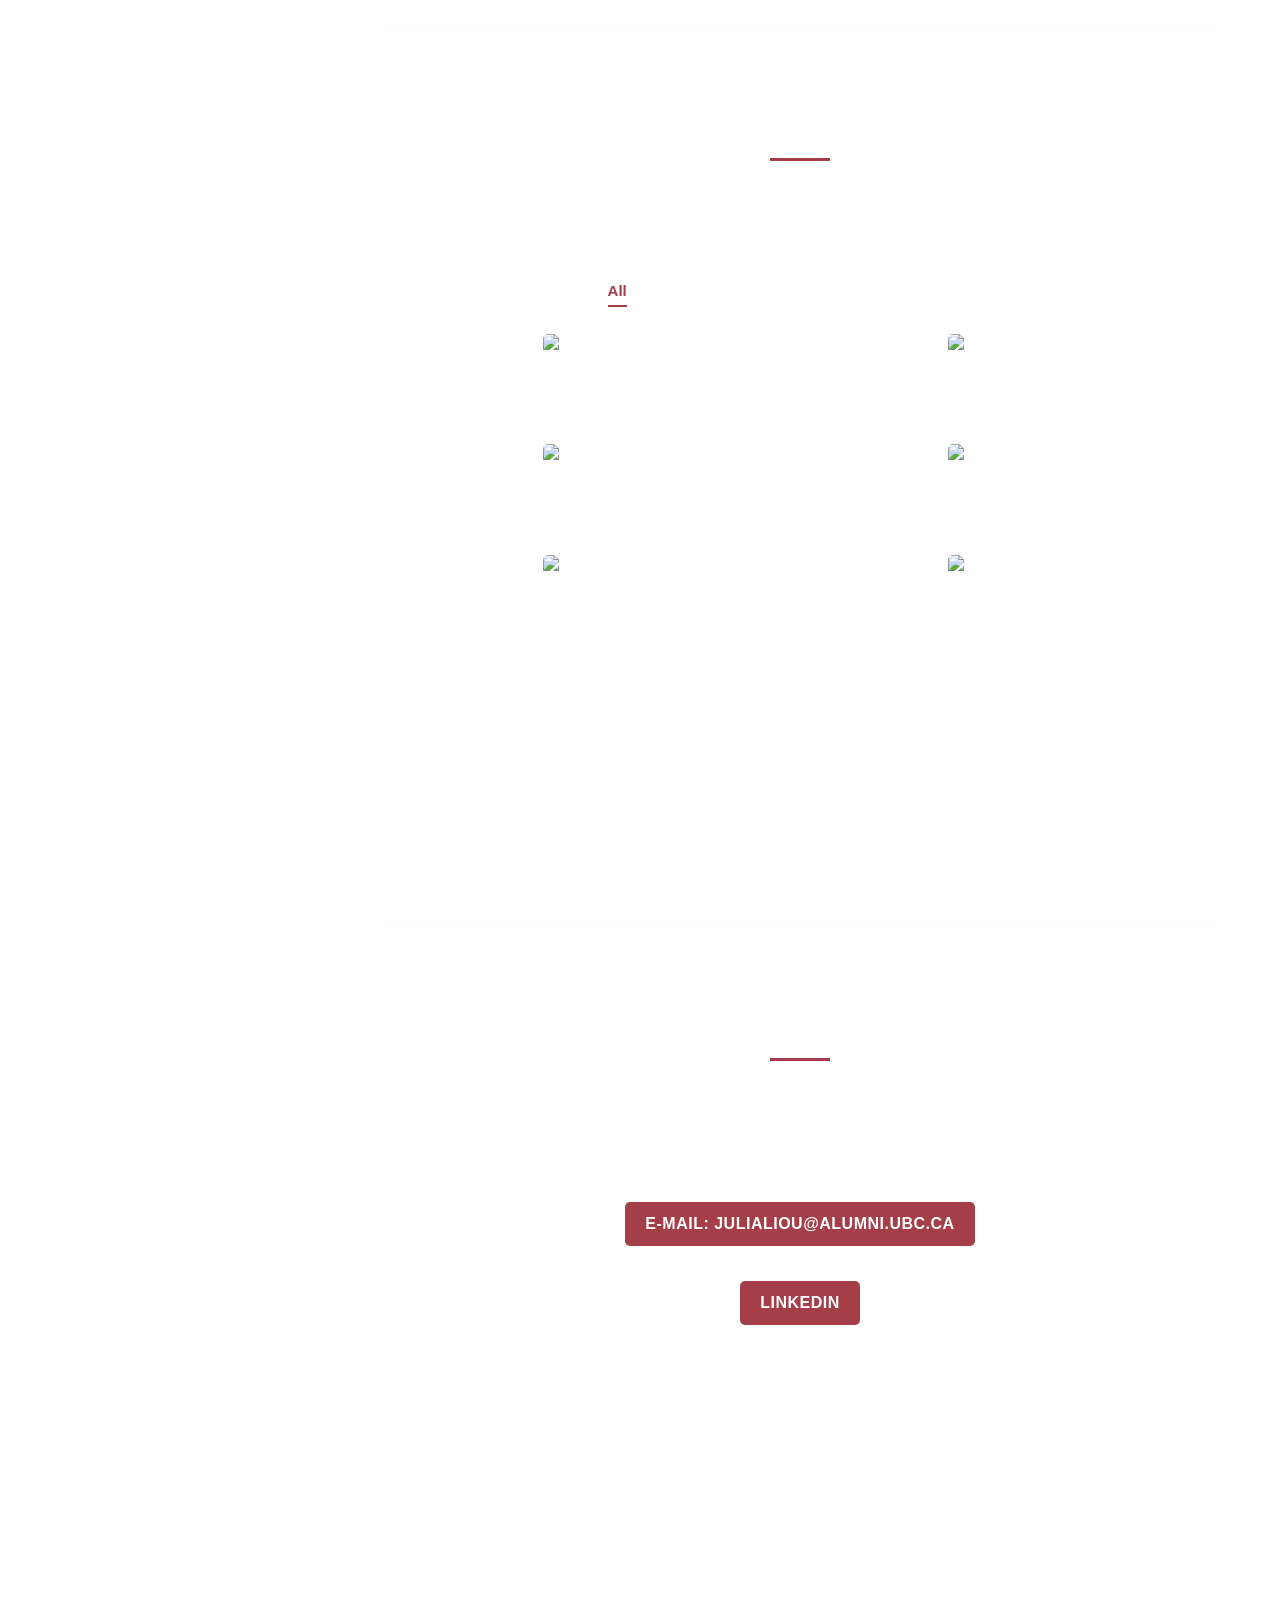
==== commit 82bf5fad: "changes" ====
--- a/index.html
+++ b/index.html
@@ -74,6 +74,7 @@
   width: 30%;
   padding: 0 10px;
   transition: transform 0.2s; 
+  text-align: center 
 }
 
 /* Remove extra left and right margins, due to padding */
@@ -103,6 +104,7 @@
   background-color: #a43f49;
   width: 250px;
   height: 600px;
+  text-align: center 
 }
 
 .column:hover {
@@ -113,7 +115,7 @@
 .card:hover {background-color: #A72004;}
 /* Add margin or padding to the bottom of the "Download Resume" section */
 .white-button {
-  margin-top: 20px; /* You can adjust this value to control the gap */
+  margin-top: 25px; /* You can adjust this value to control the gap */
 }
 
 /* Additional styles for the "Download Resume" button */
@@ -132,6 +134,23 @@
 .white-button a:hover {
   background-color: #A72004;
 }
+
+  /* Center the Contact Me section */
+  .section.contact-me {
+    text-align: center;
+  }
+
+  /* Center the white buttons within the section */
+  .section.contact-me .white-button {
+    text-align: center;
+  }
+
+  
+    /* Center the Work Experience section */
+    .section.work-experience {
+    text-align: center;
+  }
+
     </style>
   </head>
 
@@ -491,7 +510,7 @@
               </div>
             </div>
           </div>
-          
+        </section>
 
           <section class="section contact-me text-center" data-section="section4">
             <div class="container">
@@ -504,8 +523,7 @@
                 <br>
           
                 <br>
-                <div class="white-button" data-aos="fade-up"><a href="mailto:julialiou@alumni.ubc.ca" target="_blank">E-mail: julialiou@alumni.ubc.ca </a></div><br>
-          
+                <div class="white-button" data-aos="fade-up"><a href="mailto:julialiou@alumni.ubc.ca" target="_blank">E-mail: julialiou@alumni.ubc.ca </a></div>
                 <div class="white-button" data-aos="fade-up"><a href="https://www.linkedin.com/in/julia-liou/" target="_blank">LinkedIn</a></div>
               </div>
             </div>
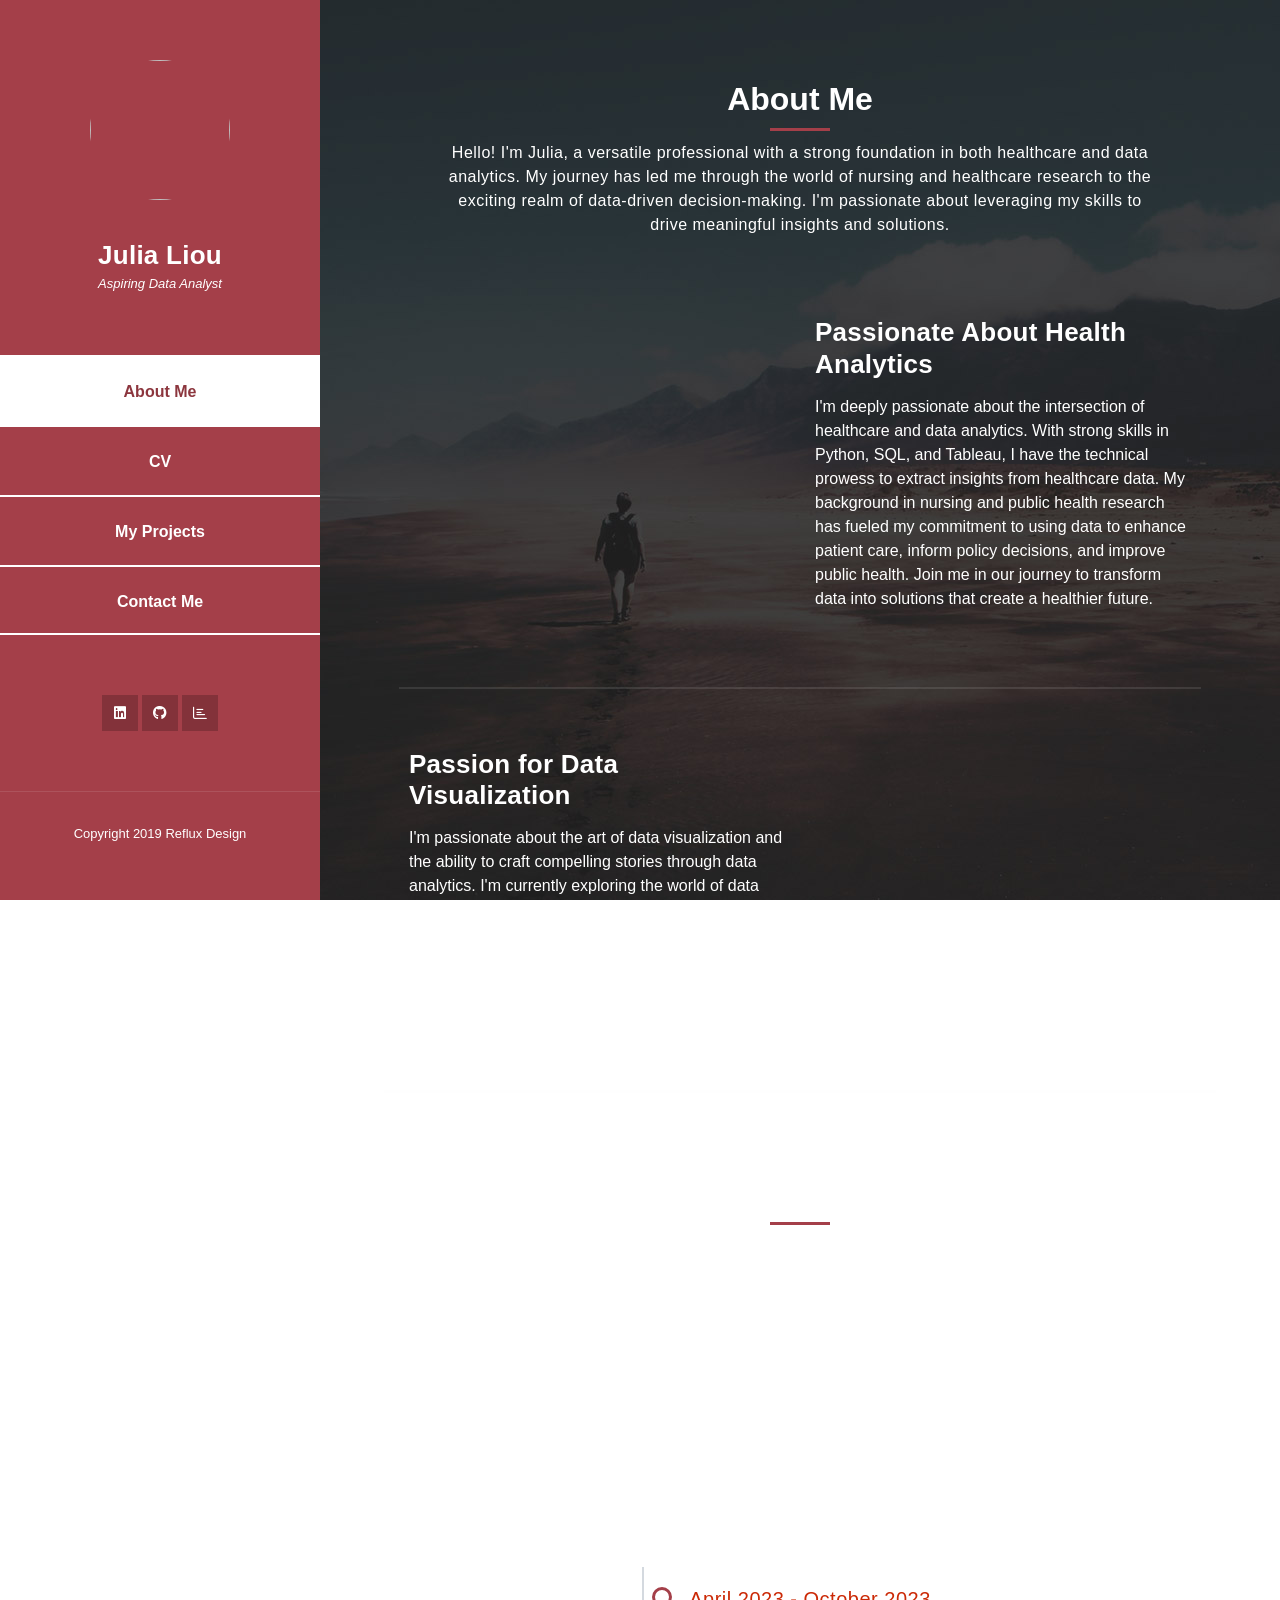
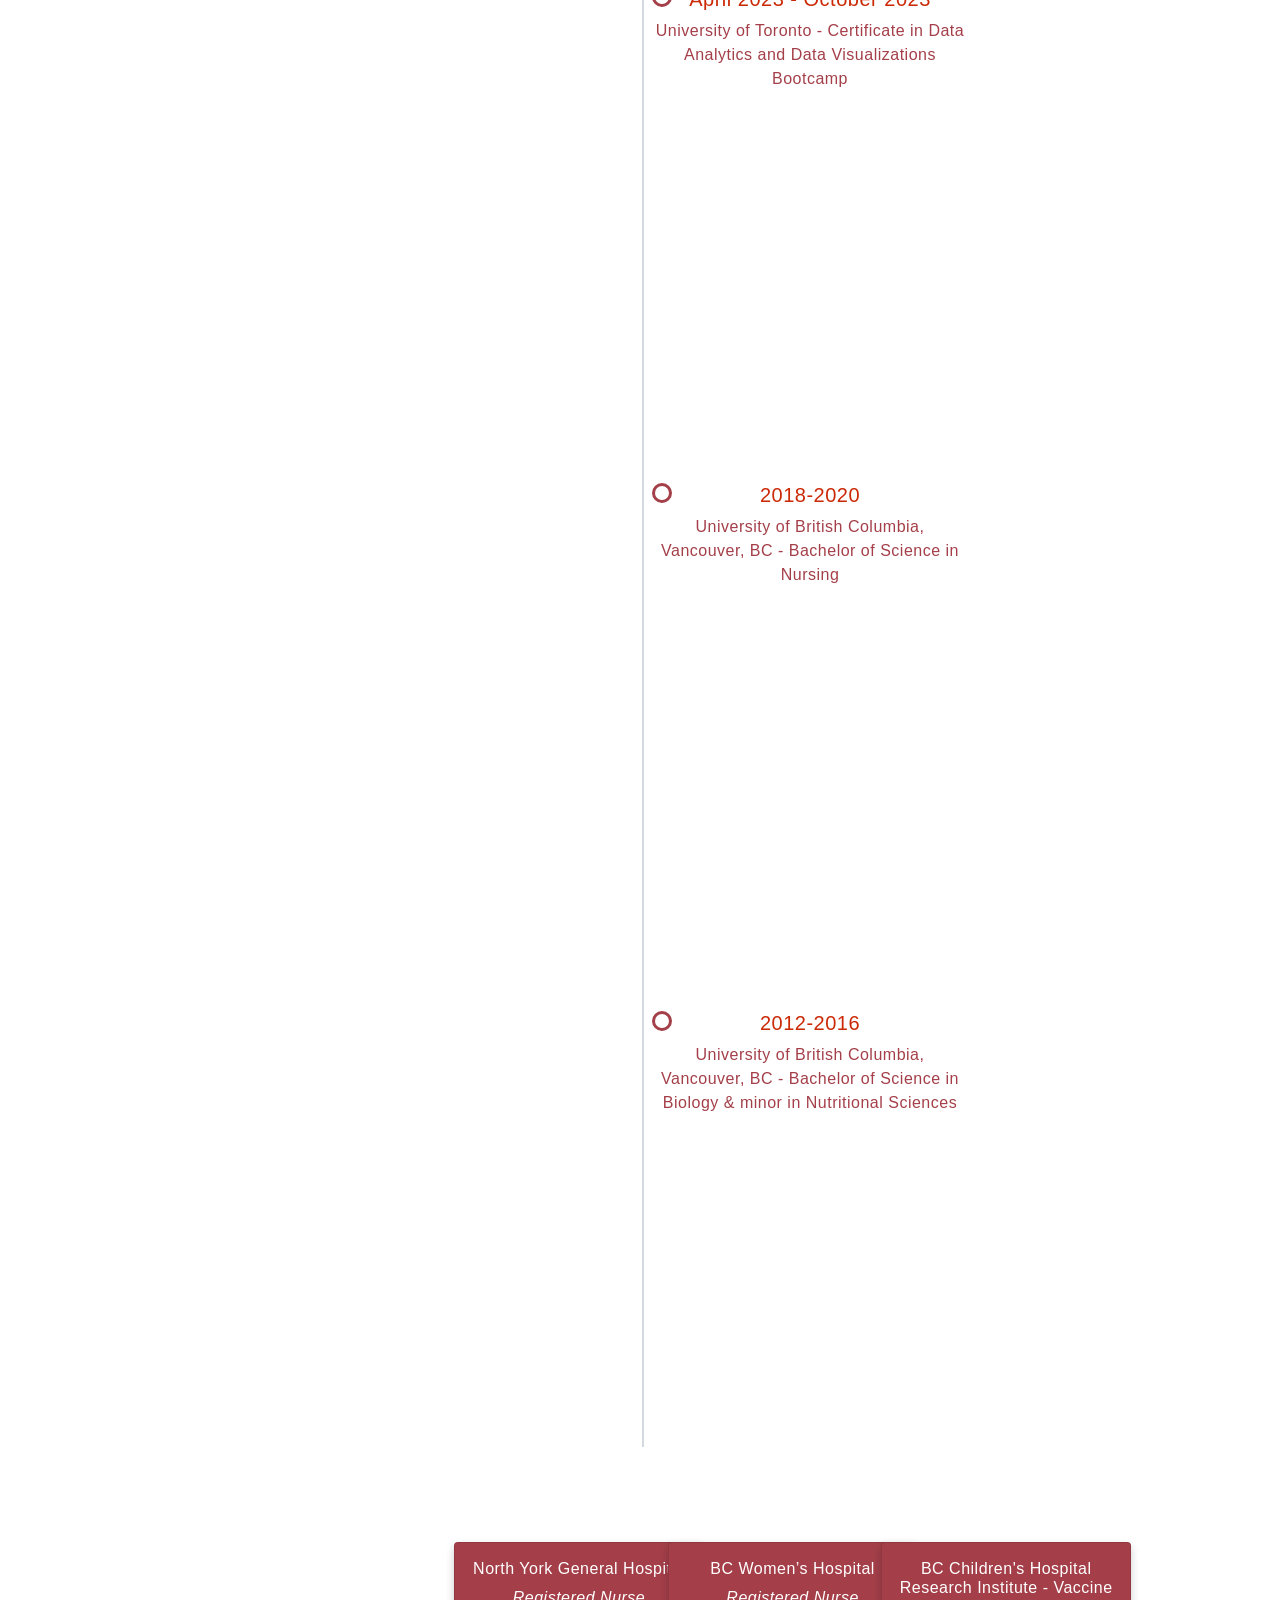
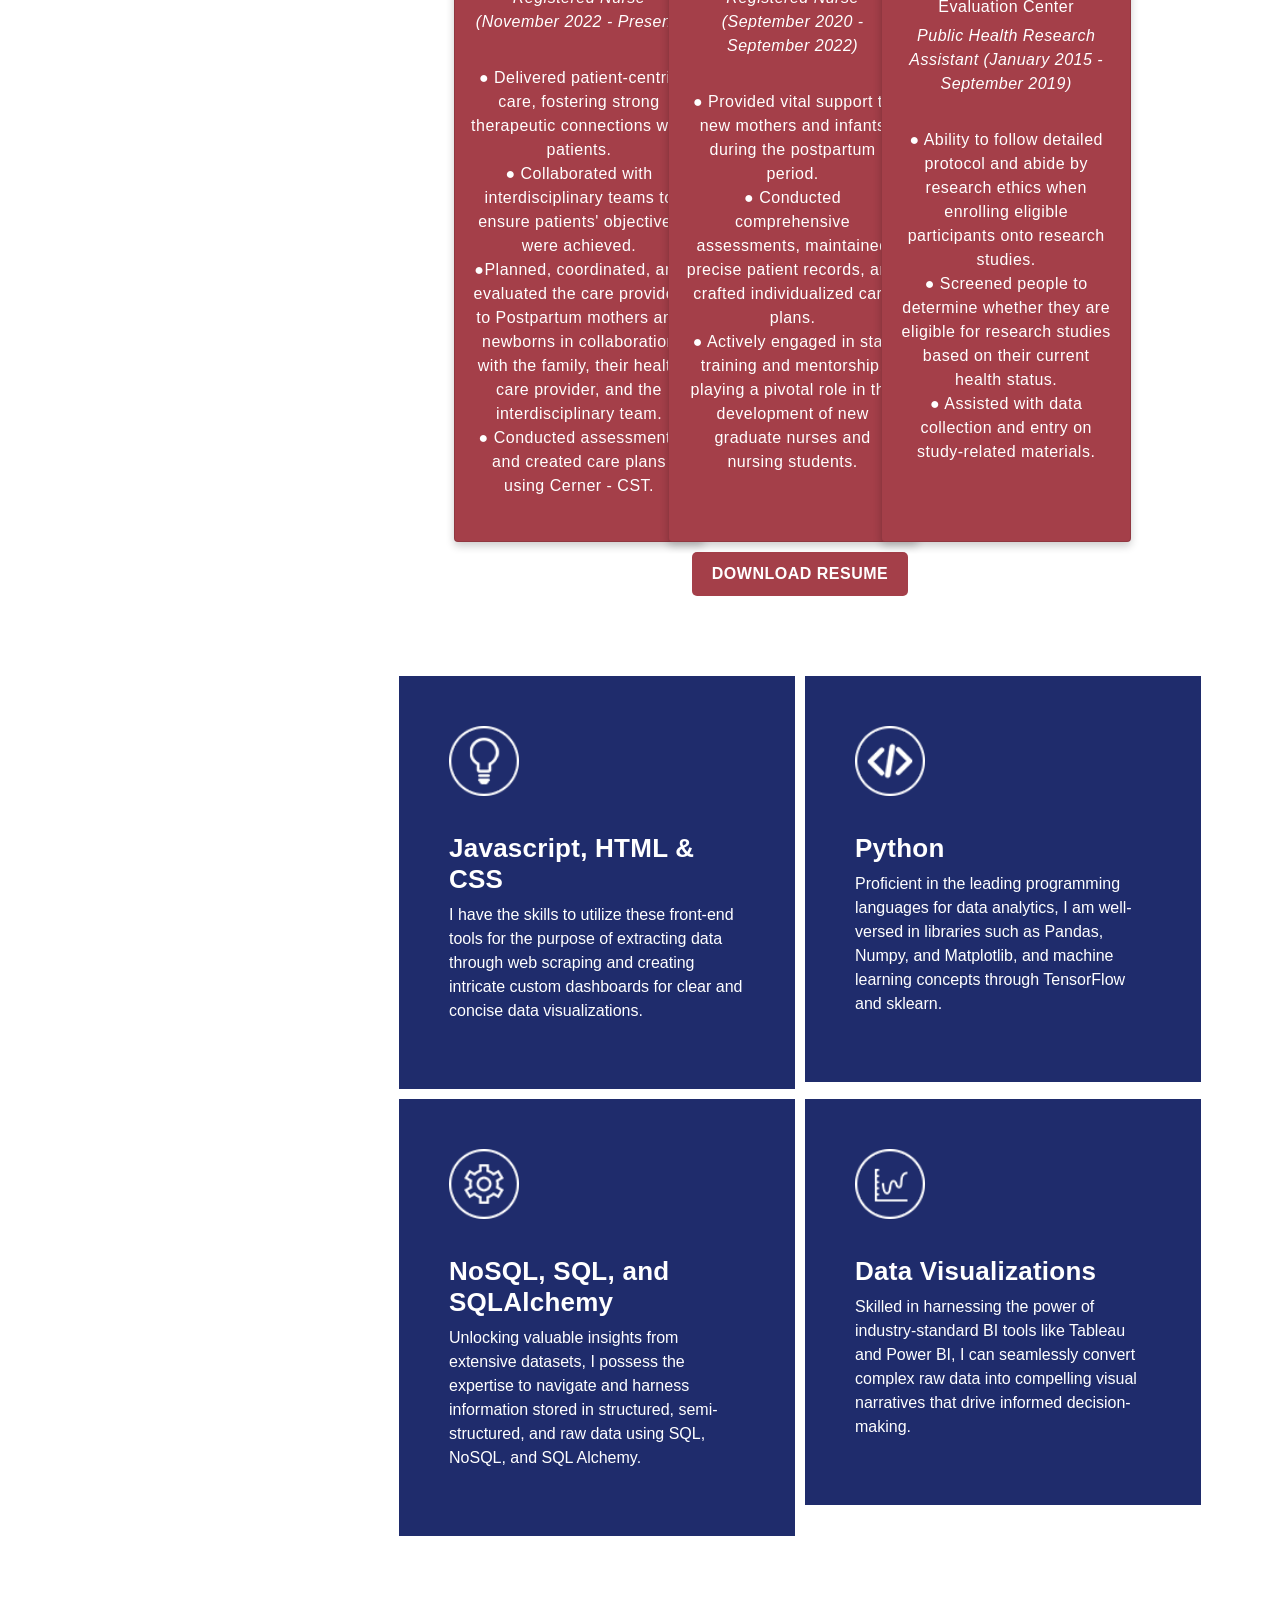
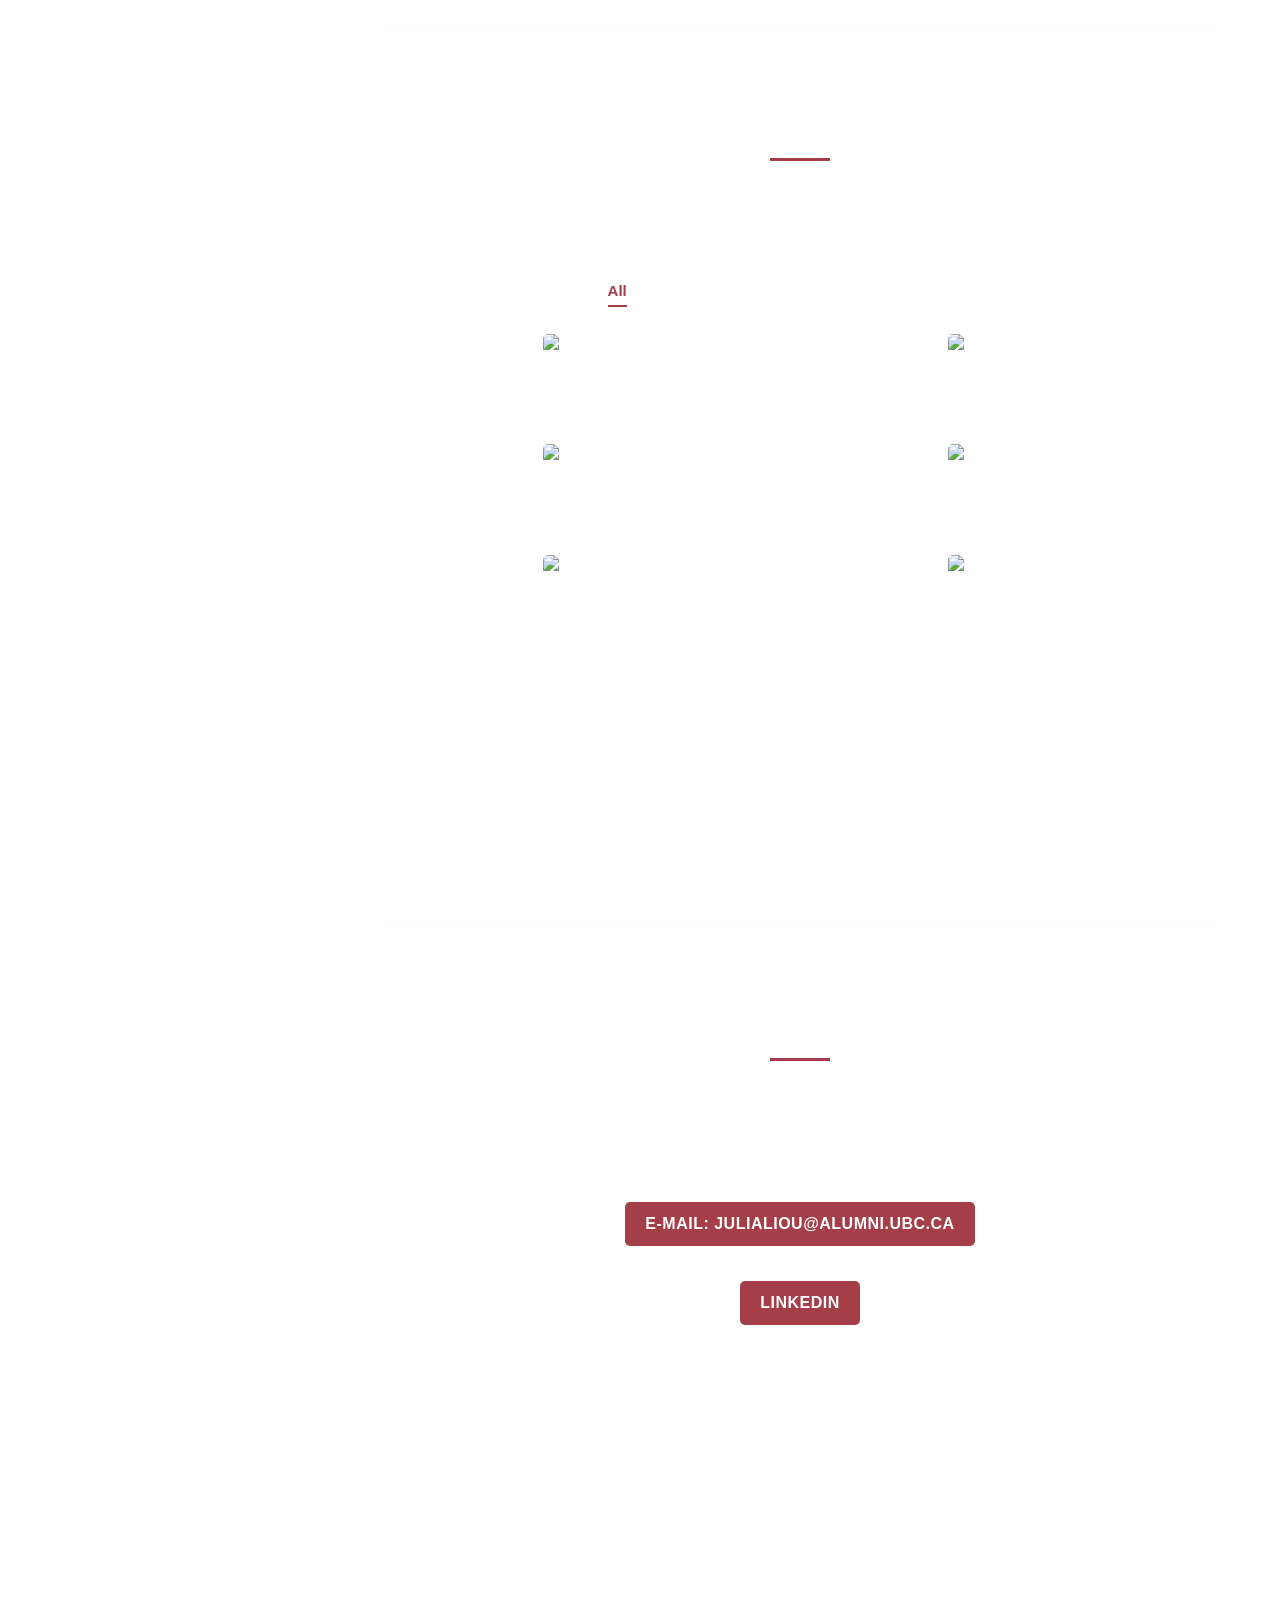
==== commit 5ba12da6: "change icon" ====
--- a/index.html
+++ b/index.html
@@ -18,6 +18,9 @@
 Reflux Template
 https://templatemo.com/tm-531-reflux
 -->
+<!-- For favicon png -->
+<link rel="shortcut icon" type="image/icon" href="[data-uri]"/>
+       
     <!-- Bootstrap core CSS -->
     <link href="vendor/bootstrap/css/bootstrap.min.css" rel="stylesheet" />
 
--- a/assets/css/templatemo-style.css
+++ b/assets/css/templatemo-style.css
@@ -400,7 +400,7 @@
 .service-item {
     margin-bottom: 10px;
     padding: 50px;
-    background-color: rgba(250, 250, 250, 0.1);
+    background-color: #1f2c6c;
     transition: all 0.5s;
 }
 
@@ -413,11 +413,11 @@
 }
 
 .service-item:hover {
-    background-color: rgba(250, 250, 250, 1);
+    background-color: #b636ff;
 }
 
 .service-item:hover h4 {
-    color: #1e1e1e;
+    color: #676a81;
 }
 
 .service-item:hover p {
